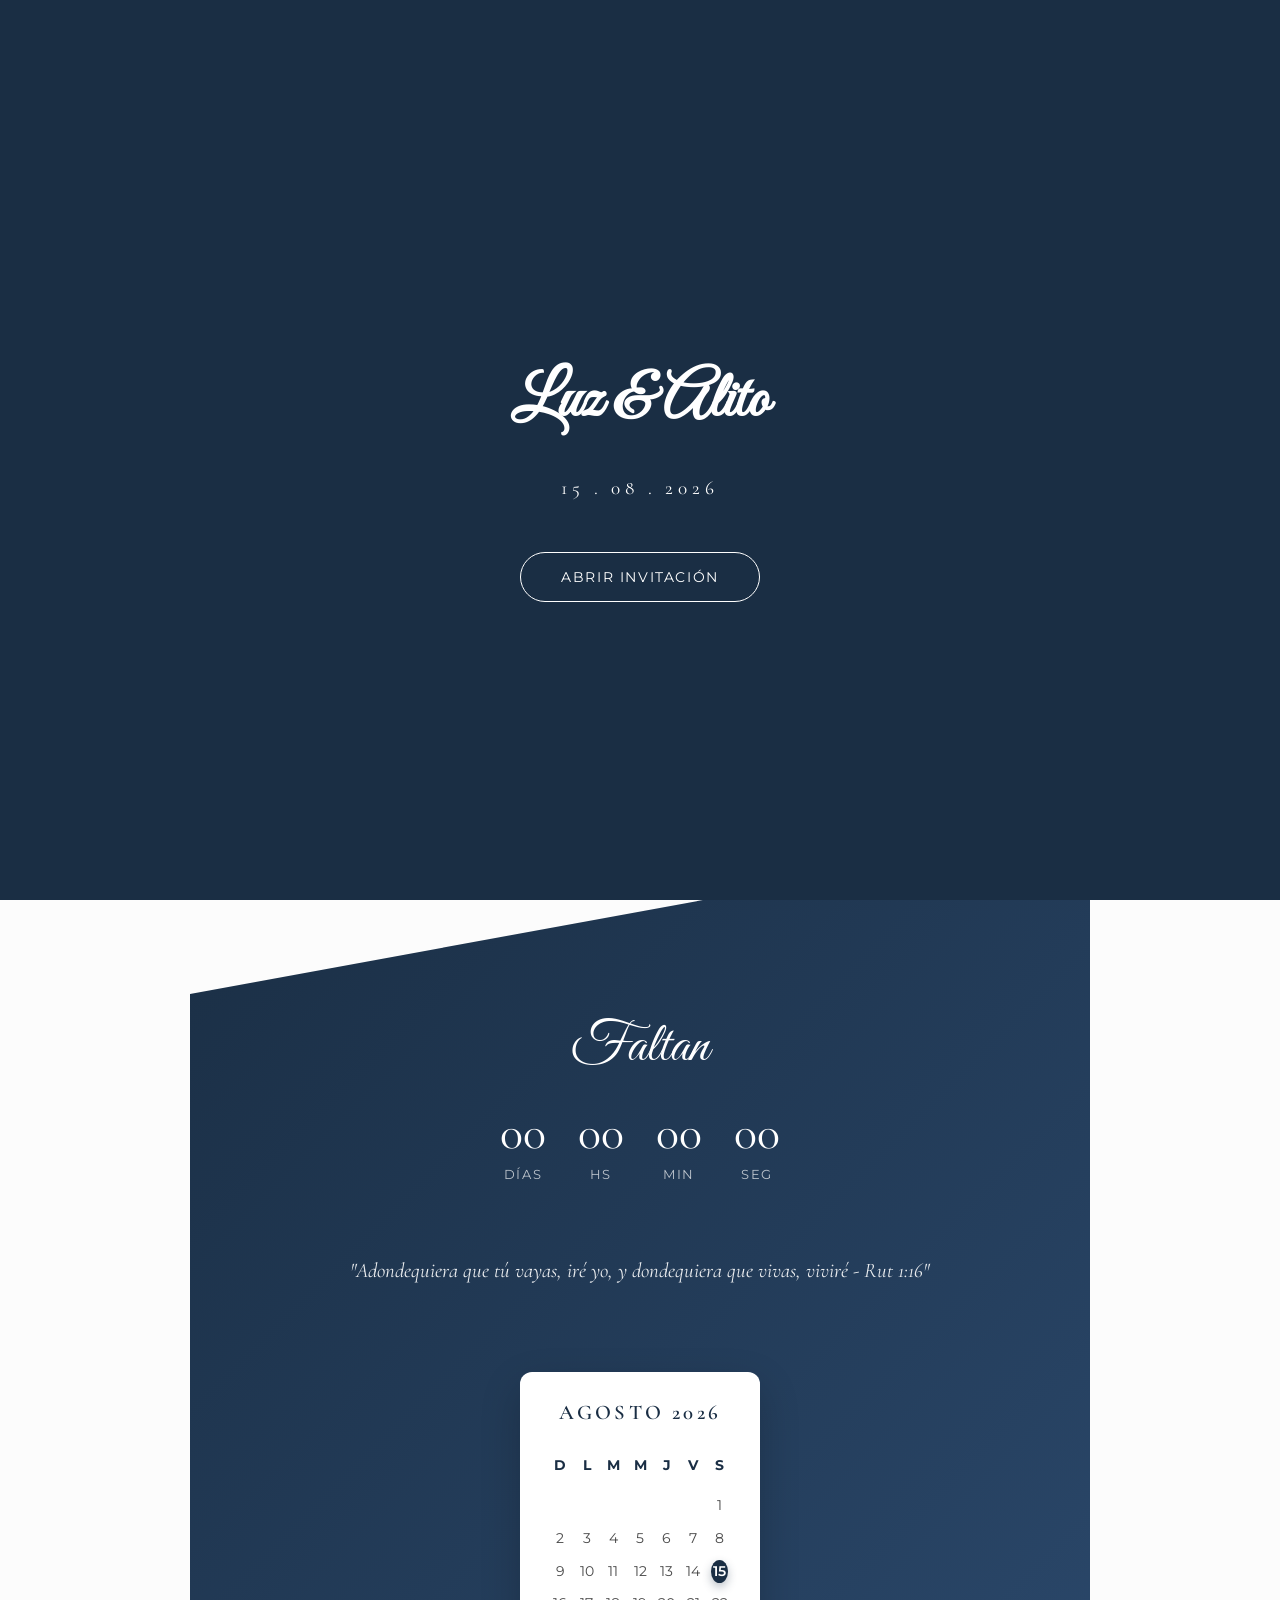
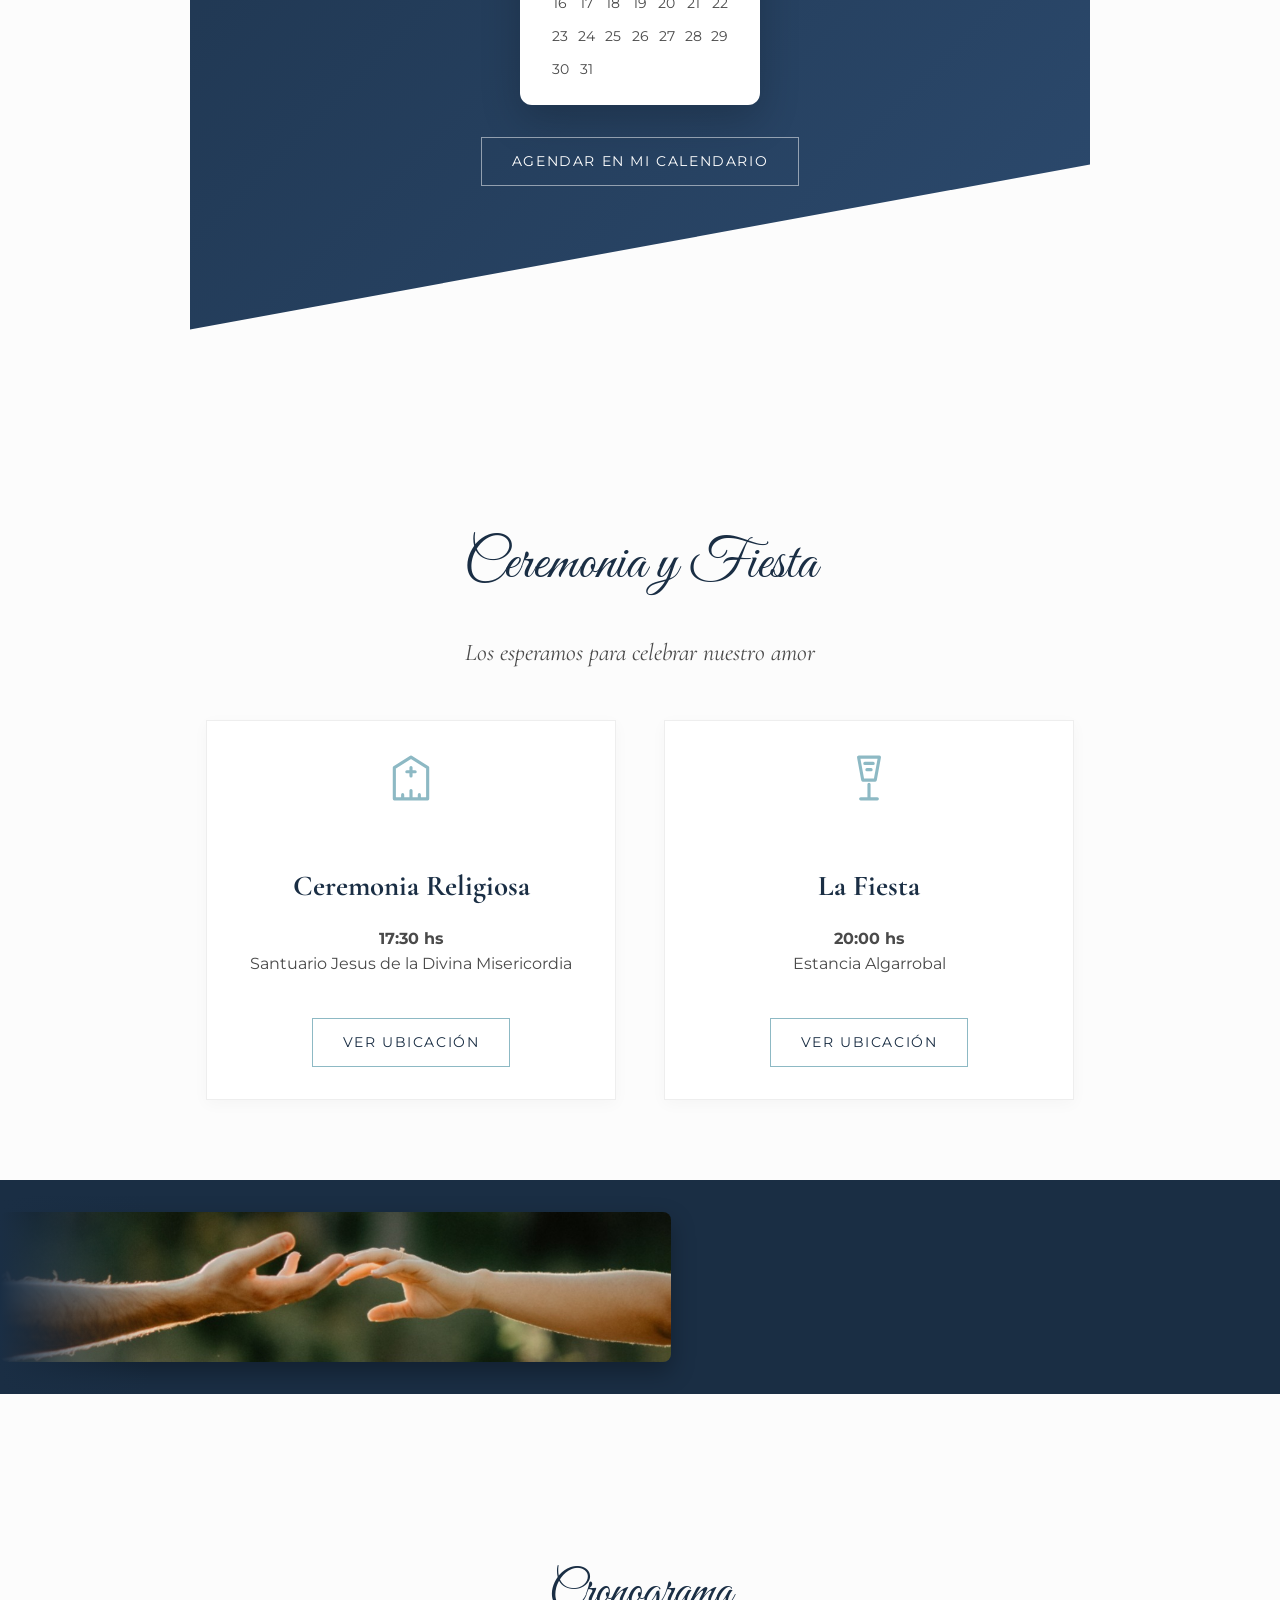
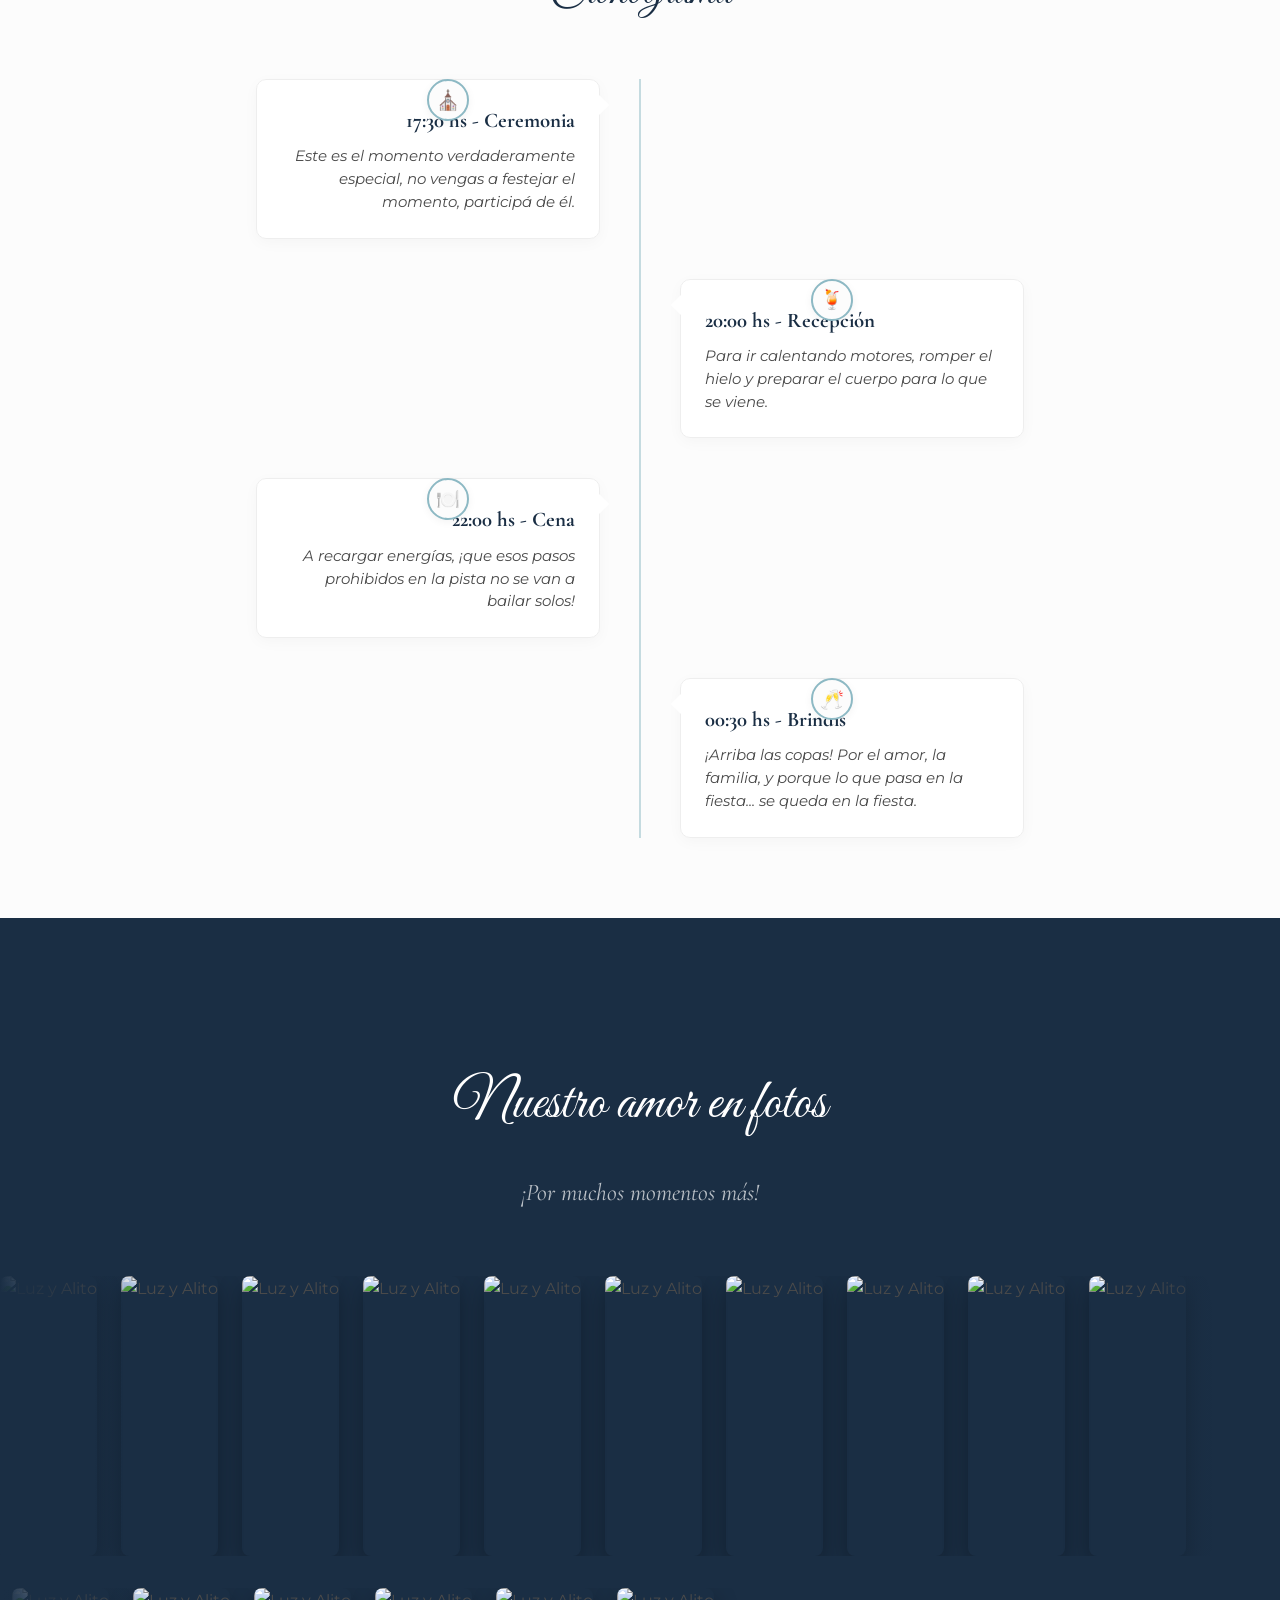
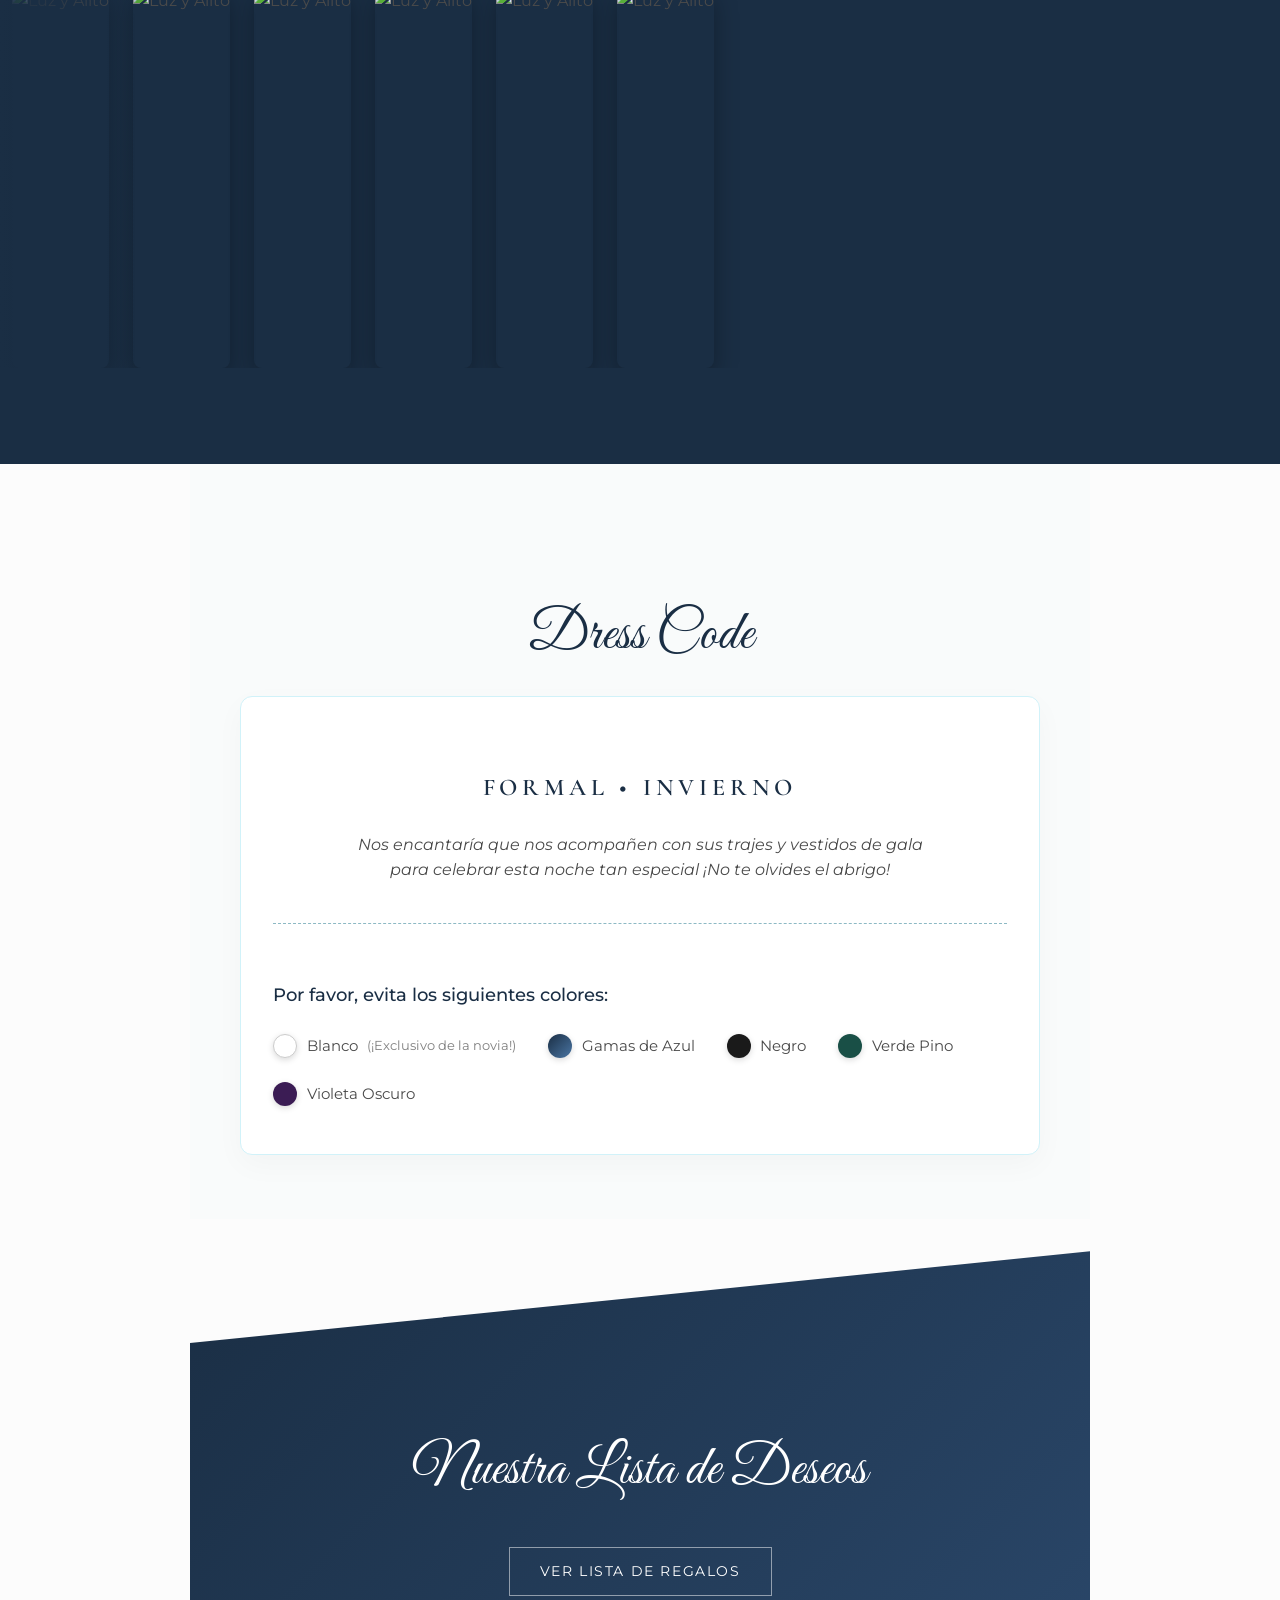
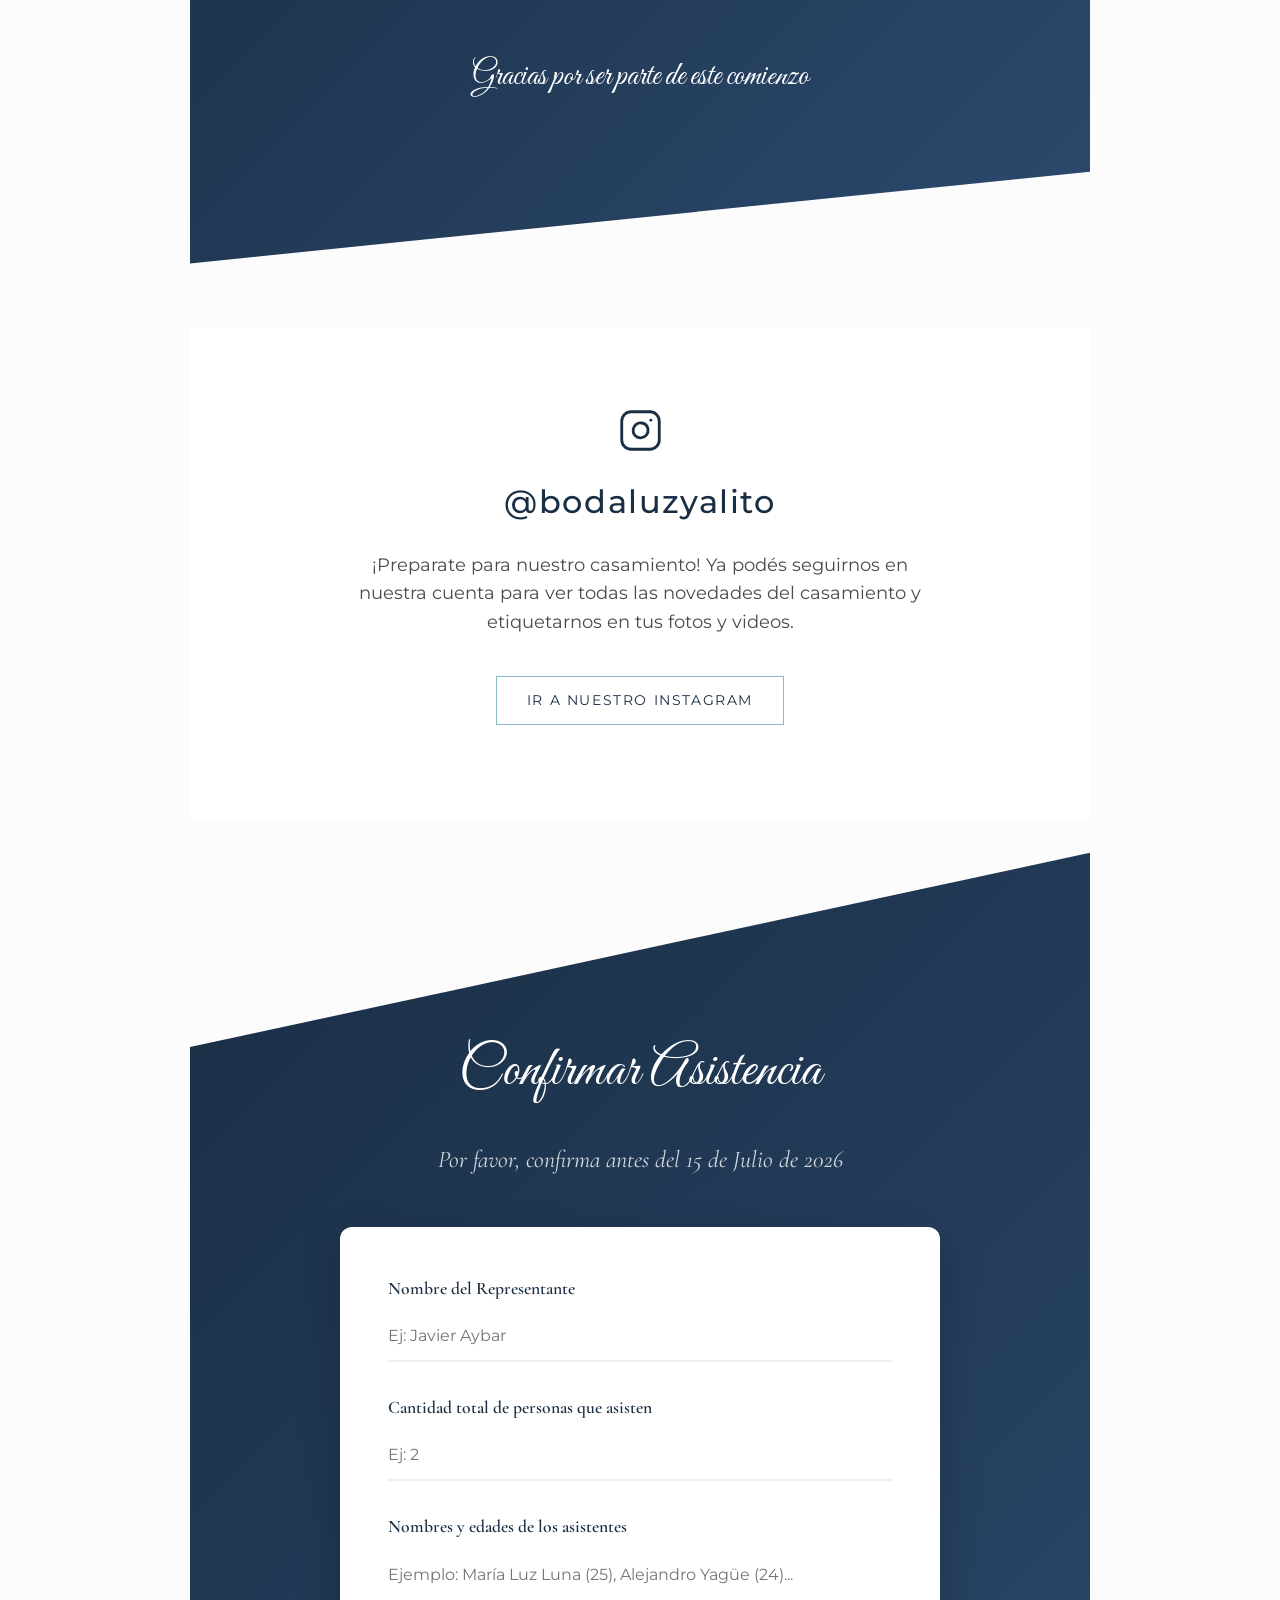
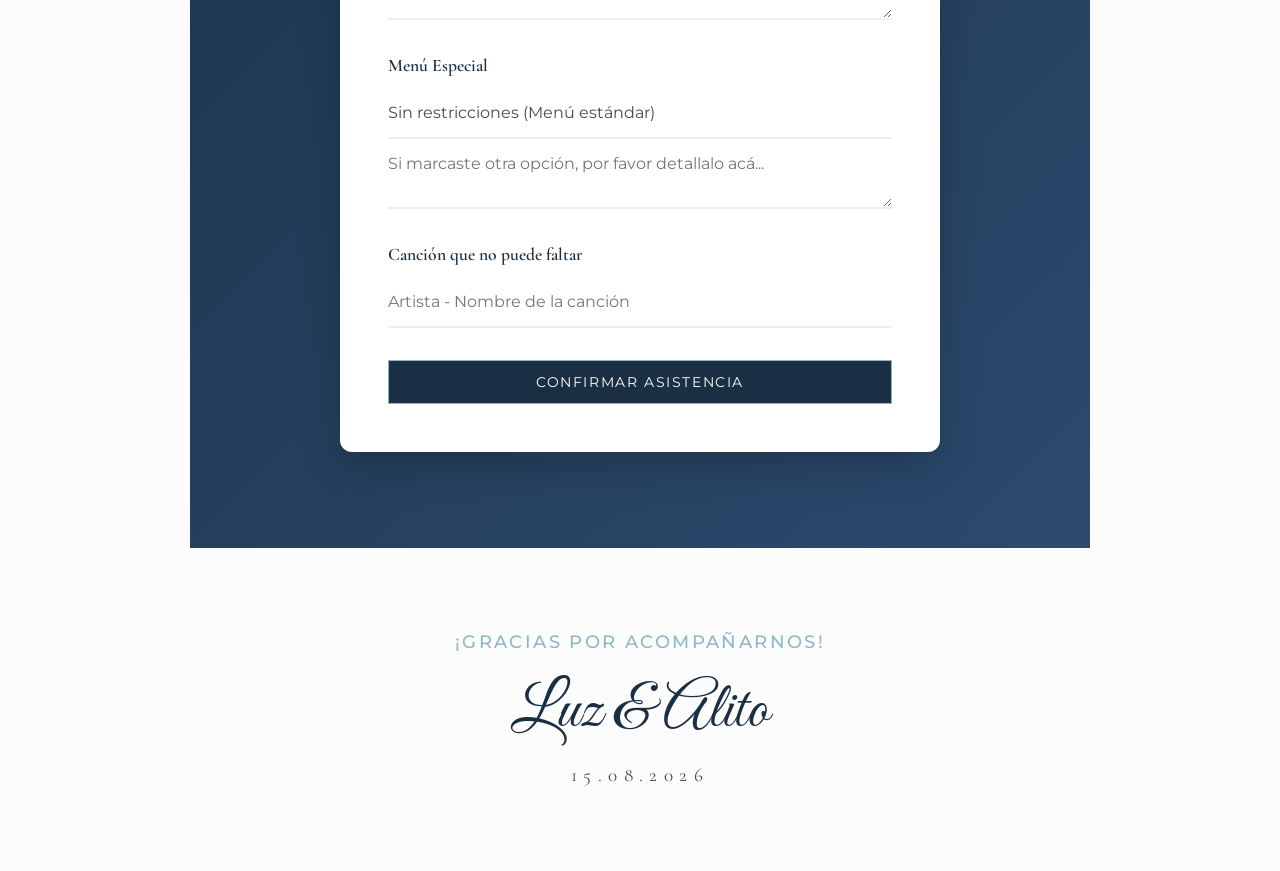
==== templates/index.html @ 6c33e160 "Diseño: Botón de música SVG y calendario con fondo blanco" ====
<!DOCTYPE html>
<html lang="es">
<head>
    <meta charset="UTF-8">
    <meta name="viewport" content="width=device-width, initial-scale=1.0">
    <title>Luz & Alito | 15.08.2026</title>
    
    <meta property="og:title" content="¡Nos casamos! Luz & Alito">
    <meta property="og:description" content="Estás cordialmente invitado a celebrar nuestro casamiento el 15.08.2026. Entra para ver todos los detalles y confirmar tu asistencia.">
    <meta property="og:image" content="https://boda-luz-alito-production.up.railway.app/static/img/imagen_link.jpg">
    <meta property="og:url" content="https://boda-luz-alito-production.up.railway.app/">
    <meta property="og:type" content="website">
    
    <link rel="preconnect" href="https://fonts.googleapis.com">
    <link rel="preconnect" href="https://fonts.gstatic.com" crossorigin>
    <link href="https://fonts.googleapis.com/css2?family=Cormorant+Garamond:ital,wght@0,400;0,600;1,400&family=Great+Vibes&family=Montserrat:wght@300;400;500&display=swap" rel="stylesheet">
    
    <link rel="stylesheet" href="/static/css/styles.css">
</head>
<body>

    <div id="welcome-overlay" class="welcome-overlay">
        <div class="welcome-content">
            <h2 style="font-family: var(--font-script); font-size: 4rem; color: white; margin-bottom: 0;">Luz & Alito</h2>
            <p style="font-family: var(--font-serif); font-size: 1.2rem; color: white; letter-spacing: 0.3rem; margin-bottom: 3rem;">15 . 08 . 2026</p>
            <button id="open-invitation" class="btn-primary" style="background-color: transparent; border-color: white; color: white; border-radius: 30px; padding: 15px 40px;">
                ABRIR INVITACIÓN
            </button>
        </div>
    </div>

    <header class="hero-superpuesta">
        <img src="/static/img/image_1.jpg" alt="Luz y Alito Preboda" class="portada-foto-harmonized hero-bg">
        
        <div class="hero-overlay-sutil"></div>

        <div class="hero-content-superpuesto">
            
            <div class="hero-top">
                <svg viewBox="0 0 400 150" class="svg-arco">
                    <path id="curve" d="M 50 130 Q 200 10 350 130" fill="transparent" />
                    <text class="texto-arco">
                        <textPath href="#curve" startOffset="50%" text-anchor="middle">
                            Nos casamos
                        </textPath>
                    </text>
                </svg>
                <div class="hero-nombres-super">LUZ & ALITO</div>
            </div>
            
            <div class="hero-bottom">
                <p class="hero-fecha-super">15.08.2026</p>
            </div>

        </div>
    </header>

    <section id="countdown" class="reveal">
        <h2 class="section-title" style="color: white;">Faltan</h2>
        <div class="countdown-container">
            <div class="countdown-item">
                <span class="countdown-number" id="days" style="color: white;">00</span>
                <span class="countdown-label" style="color: rgba(255,255,255,0.7);">Días</span>
            </div>
            <div class="countdown-item">
                <span class="countdown-number" id="hours" style="color: white;">00</span>
                <span class="countdown-label" style="color: rgba(255,255,255,0.7);">Hs</span>
            </div>
            <div class="countdown-item">
                <span class="countdown-number" id="minutes" style="color: white;">00</span>
                <span class="countdown-label" style="color: rgba(255,255,255,0.7);">Min</span>
            </div>
            <div class="countdown-item">
                <span class="countdown-number" id="seconds" style="color: white;">00</span>
                <span class="countdown-label" style="color: rgba(255,255,255,0.7);">Seg</span>
            </div>
        </div>
        
        <div class="bible-quote-container">
            <p class="bible-quote">"Adondequiera que tú vayas, iré yo, y dondequiera que vivas, viviré - Rut 1:16"</p>
        </div>
        
        <div class="calendar-widget">
            <div class="elegant-calendar">
                <div class="calendar-header">AGOSTO 2026</div>
                <div class="calendar-grid">
                    <span>D</span><span>L</span><span>M</span><span>M</span><span>J</span><span>V</span><span>S</span>
                    <span></span><span></span><span></span><span></span><span></span><span></span><span>1</span>
                    <span>2</span><span>3</span><span>4</span><span>5</span><span>6</span><span>7</span><span>8</span>
                    <span>9</span><span>10</span><span>11</span><span>12</span><span>13</span><span>14</span><span class="highlight-date">15</span>
                    <span>16</span><span>17</span><span>18</span><span>19</span><span>20</span><span>21</span><span>22</span>
                    <span>23</span><span>24</span><span>25</span><span>26</span><span>27</span><span>28</span><span>29</span>
                    <span>30</span><span>31</span><span></span><span></span><span></span><span></span><span></span>
                </div>
            </div>

            <a href="https://calendar.google.com/calendar/render?action=TEMPLATE&text=Boda+de+Luz+y+Alito&dates=20260815T203000Z/20260816T080000Z&details=%C2%A1Lleg%C3%B3+el+gran+d%C3%ADa!+Ceremonia+17:30+hs+en+Santuario+Jes%C3%BAs+de+la+Divina+Misericordia.+Fiesta+20:00+hs+en+Alto+del+Algarrobal.&location=San+Rafael,+Mendoza,+Argentina" target="_blank" class="btn-primary btn-calendar">
                Agendar en mi Calendario
            </a>
        </div>
    </section>

    <section id="ubicacion" class="reveal" style="background-color: #fcfcfc;">
        <h2 class="section-title">Ceremonia y Fiesta</h2>
        <p class="section-subtitle">Los esperamos para celebrar nuestro amor</p>
        
        <div class="location-grid">
            <div class="location-card">
                <svg class="location-icon" viewBox="0 0 24 24" fill="none" stroke="currentColor" stroke-width="1.5">
                    <path d="M12 2L4 7v15h16V7l-8-5zM12 22v-4M8 22v-2M16 22v-2M12 7v4M10 9h4" stroke-linecap="round" stroke-linejoin="round"/>
                </svg>
                <h3 class="location-title">Ceremonia Religiosa</h3>
                <p><strong>17:30 hs</strong><br>Santuario Jesus de la Divina Misericordia</p>
                <br>
                <a href="https://www.google.com/maps/place/Santuario+Jes%C3%BAs+De+La+Divina+Misericordia/@-34.6218559,-68.3626175,629m/data=!3m2!1e3!4b1!4m6!3m5!1s0x967908223e3d823d:0xdf7e93744d65903f!8m2!3d-34.6218603!4d-68.3600426!16s%2Fg%2F11c0pt0why?entry=ttu&g_ep=EgoyMDI2MDQyMi4wIKXMDSoASAFQAw%3D%3D" target="_blank" class="btn-primary">Ver ubicación</a>
            </div>
            
            <div class="location-card">
                <svg class="location-icon" viewBox="0 0 24 24" fill="none" stroke="currentColor" stroke-width="1.5">
                    <path d="M8 22h8M12 15v7M17 2l-2 11h-6l-2-11h10zM10 5h4M11 8h2" stroke-linecap="round" stroke-linejoin="round"/>
                </svg>
                <h3 class="location-title">La Fiesta</h3>
                <p><strong>20:00 hs</strong><br>Estancia Algarrobal</p>
                <br>
                <a href="https://www.google.com/maps/place/Estancia+Algarrobal/@-34.6167637,-68.4097717,40277m/data=!3m1!1e3!4m10!1m2!2m1!1sel+algarrobal+san+rafael+mendoza!3m6!1s0x9679a9c98246d15d:0x475a10172214bb6f!8m2!3d-34.629145!4d-68.1458076!15sCiBlbCBhbGdhcnJvYmFsIHNhbiByYWZhZWwgbWVuZG96YVoiIiBlbCBhbGdhcnJvYmFsIHNhbiByYWZhZWwgbWVuZG96YZIBFmZ1bmN0aW9uX3Jvb21fZmFjaWxpdHmaASRDaGREU1VoTk1HOW5TMFZKUTBGblNVUkNObkl6TkcxblJSQULgAQD6AQQIABBA!16s%2Fg%2F11cs5szw_x?entry=ttu&g_ep=EgoyMDI2MDQyMi4wIKXMDSoASAFQAw%3D%3D" target="_blank" class="btn-primary">Ver ubicación</a>
            </div>
        </div>

        </section>

    <div class="guarda-animada-container reveal">
        <div class="marquee-track">
            <img src="/static/img/imagen_guarda.jpg" alt="Guarda" class="img-guarda">
        </div>
    </div>

    <section id="cronograma" class="reveal">
        
        <div class="itinerario-container reveal">
            <h2 class="section-title" style="margin-top: 5rem; font-size: 3rem;">Cronograma</h2>
            
            <div class="timeline">
                <div class="timeline-item">
                    <div class="timeline-icon">⛪</div>
                    <div class="timeline-content">
                        <h4>17:30 hs - Ceremonia</h4>
                        <p>Este es el momento verdaderamente especial, no vengas a festejar el momento, participá de él.</p>
                    </div>
                </div>
                
                <div class="timeline-item">
                    <div class="timeline-icon">🍹</div>
                    <div class="timeline-content">
                        <h4>20:00 hs - Recepción</h4>
                        <p>Para ir calentando motores, romper el hielo y preparar el cuerpo para lo que se viene.</p>
                    </div>
                </div>
                
                <div class="timeline-item">
                    <div class="timeline-icon">🍽️</div>
                    <div class="timeline-content">
                        <h4>22:00 hs - Cena</h4>
                        <p>A recargar energías, ¡que esos pasos prohibidos en la pista no se van a bailar solos!</p>
                    </div>
                </div>
                
                <div class="timeline-item">
                    <div class="timeline-icon">🥂</div>
                    <div class="timeline-content">
                        <h4>00:30 hs - Brindis</h4>
                        <p>¡Arriba las copas! Por el amor, la familia, y porque lo que pasa en la fiesta... se queda en la fiesta.</p>
                    </div>
                </div>
            </div>
        </div>
    </section>


    <section id="galeria" class="reveal galeria-bg-blue">
        <h2 class="section-title" style="color: white;">Nuestro amor en fotos</h2>
        <p class="section-subtitle" style="color: rgba(255,255,255,0.7); margin-bottom: 4rem;">¡Por muchos momentos más!</p>
        
        <div class="marquee-container">
            <div class="marquee-track track-left">
                <img src="/static/img/image_1.jpg" alt="Luz y Alito" class="img-horizontal">
                <img src="/static/img/image_2.jpg" alt="Luz y Alito" class="img-horizontal">
                <img src="/static/img/image_3.jpg" alt="Luz y Alito" class="img-horizontal">
                <img src="/static/img/image_4.jpg" alt="Luz y Alito" class="img-horizontal">
                <img src="/static/img/image_5.jpg" alt="Luz y Alito" class="img-horizontal">
                <img src="/static/img/image_1.jpg" alt="Luz y Alito" class="img-horizontal">
                <img src="/static/img/image_2.jpg" alt="Luz y Alito" class="img-horizontal">
                <img src="/static/img/image_3.jpg" alt="Luz y Alito" class="img-horizontal">
                <img src="/static/img/image_4.jpg" alt="Luz y Alito" class="img-horizontal">
                <img src="/static/img/image_5.jpg" alt="Luz y Alito" class="img-horizontal">
            </div>
        </div>

        <div class="marquee-container" style="margin-bottom: 0;">
            <div class="marquee-track track-right">
                <img src="/static/img/image_6.jpg" alt="Luz y Alito" class="img-vertical">
                <img src="/static/img/image_7.jpg" alt="Luz y Alito" class="img-vertical">
                <img src="/static/img/image_8.jpg" alt="Luz y Alito" class="img-vertical">
                <img src="/static/img/image_9.jpg" alt="Luz y Alito" class="img-vertical">
                <img src="/static/img/image_10.jpg" alt="Luz y Alito" class="img-vertical">
                <img src="/static/img/image_11.jpg" alt="Luz y Alito" class="img-vertical">
                <img src="/static/img/image_6.jpg" alt="Luz y Alito" class="img-vertical">
                <img src="/static/img/image_7.jpg" alt="Luz y Alito" class="img-vertical">
                <img src="/static/img/image_8.jpg" alt="Luz y Alito" class="img-vertical">
                <img src="/static/img/image_9.jpg" alt="Luz y Alito" class="img-vertical">
                <img src="/static/img/image_10.jpg" alt="Luz y Alito" class="img-vertical">
                <img src="/static/img/image_11.jpg" alt="Luz y Alito" class="img-vertical">
            </div>
        </div>
    </section>

    <section id="detalles" class="reveal" style="background-color: #f9fbfb; padding-bottom: 4rem;">
        <h2 class="section-title">Dress Code</h2>
        
        <div class="dress-code-container">
            
            <p class="dress-code-main">Formal • Invierno</p>
            
            <p style="max-width: 600px; margin: 1rem auto; color: var(--text-body); font-style: italic;">
                Nos encantaría que nos acompañen con sus trajes y vestidos de gala para celebrar esta noche tan especial ¡No te olvides el abrigo!
            </p>

            <div class="reserved-colors">
                <p class="reserved-title">Por favor, evita los siguientes colores:</p>
                
                <div class="color-palette">
                    <div class="color-item">
                        <span class="color-dot" style="background-color: #FFFFFF; border: 1px solid #ccc;"></span>
                        Blanco <span style="font-size: 0.8rem; opacity: 0.7;">(¡Exclusivo de la novia!)</span>
                    </div>
                    <div class="color-item">
                        <span class="color-dot" style="background: linear-gradient(135deg, #1A2E44, #4a75a3);"></span>
                        Gamas de Azul
                    </div>
                    <div class="color-item">
                        <span class="color-dot" style="background-color: #1a1a1a;"></span>
                        Negro
                    </div>
                    <div class="color-item">
                        <span class="color-dot" style="background-color: #194f46;"></span>
                        Verde Pino
                    </div>
                    <div class="color-item">
                        <span class="color-dot" style="background-color: #3b1c54;"></span>
                        Violeta Oscuro
                    </div>
                </div>
            </div>
        </div>
    </section>

    <section id="regalos" class="reveal regalos-bg-blue">
        <h2 class="section-title" style="color: white; margin-bottom: 2rem;">Nuestra Lista de Deseos</h2>
        
        <div class="gifts-content">
            <a href="https://intouchcollaboration1.my.canva.site/lista-de-regalos-para-boda-luz-y-alito" target="_blank" class="btn-primary btn-calendar">
                Ver Lista de Regalos
            </a>
            
            <p style="font-family: var(--font-script); font-size: 2rem; color: white; margin-top: 2.5rem; font-weight: normal;">
                Gracias por ser parte de este comienzo
            </p>
        </div>
    </section>

   <section id="instagram" class="reveal" style="background-color: white; text-align: center; padding-bottom: 6rem;">
        <div style="color: var(--primary-navy); margin-bottom: 1rem;">
            <svg width="45" height="45" viewBox="0 0 24 24" fill="none" stroke="currentColor" stroke-width="1.5" stroke-linecap="round" stroke-linejoin="round">
                <rect x="2" y="2" width="20" height="20" rx="5" ry="5"></rect>
                <path d="M16 11.37A4 4 0 1 1 12.63 8 4 4 0 0 1 16 11.37z"></path>
                <line x1="17.5" y1="6.5" x2="17.51" y2="6.5"></line>
            </svg>
        </div>
        
        <h2 style="font-family: var(--font-sans); font-size: 2rem; color: var(--primary-navy); font-weight: 500; letter-spacing: 0.1rem; margin-top: 0; margin-bottom: 1.5rem;">
            @bodaluzyalito
        </h2>
        
        <p style="max-width: 600px; margin: 0 auto 2.5rem auto; font-size: 1.1rem; line-height: 1.6; color: var(--text-body);">
            ¡Preparate para nuestro casamiento! Ya podés seguirnos en nuestra cuenta para ver todas las novedades del casamiento y etiquetarnos en tus fotos y videos.
        </p>
        
        <a href="https://www.instagram.com/bodaluzyalito?utm_source=ig_web_button_share_sheet&igsh=ZDNlZDc0MzIxNw==" target="_blank" class="btn-primary">
            Ir a nuestro Instagram
        </a>
    </section>

    <section id="rsvp" class="reveal rsvp-bg-blue">
        <h2 class="section-title" style="color: white;">Confirmar Asistencia</h2>
        <p class="section-subtitle" style="color: rgba(255,255,255,0.8);">Por favor, confirma antes del 15 de Julio de 2026</p>
        <form id="rsvp-form" class="rsvp-form">
            <div class="form-group">
                <label for="nombre">Nombre del Representante</label>
                <input type="text" id="nombre" name="nombre" placeholder="Ej: Javier Aybar" required>
            </div>
            
            <div class="form-group">
                <label for="personas">Cantidad total de personas que asisten</label>
                <input type="number" id="personas" name="personas" min="1" placeholder="Ej: 2" required>
            </div>
            
            <div class="form-group">
                <label for="nombres_invitados">Nombres y edades de los asistentes</label>
                <textarea id="nombres_invitados" name="nombres_invitados" placeholder="Ejemplo: María Luz Luna (25), Alejandro Yagüe (24)..." required></textarea>
            </div>
            
            <div class="form-group">
                <label for="menu">Menú Especial</label>
                <select id="menu" name="menu">
                    <option value="estandar">Sin restricciones (Menú estándar)</option>
                    <option value="vegetariano">Vegetariano</option>
                    <option value="vegano">Vegano</option>
                    <option value="celiaco">Celíaco</option>
                    <option value="otros">Otras alergias/restricciones</option>
                </select>
                <textarea id="menu_detalles" name="menu_detalles" placeholder="Si marcaste otra opción, por favor detallalo acá..."></textarea>
            </div>
            
            <div class="form-group">
                <label for="cancion">Canción que no puede faltar</label>
                <input type="text" id="cancion" name="cancion" placeholder="Artista - Nombre de la canción">
            </div>
            
            <button type="submit" class="btn-primary" style="width: 100%; background-color: var(--primary-navy); color: white;">Confirmar Asistencia</button>
        </form>
    </section>

    <footer class="reveal" style="text-align:center; padding: 5rem 1rem; background-color: #fcfcfc; display: flex; flex-direction: column; align-items: center; justify-content: center;">
        
        <span style="font-family: var(--font-sans); font-size: 1.1rem; font-weight: 500; letter-spacing: 0.15rem; color: var(--accent-cyan-dark); text-transform: uppercase; margin-bottom: 1.5rem;">
            ¡Gracias por acompañarnos!
        </span>
        
        <span style="font-family: var(--font-script); font-size: 4rem; color: var(--primary-navy); line-height: 1; margin-bottom: 1rem;">
            Luz & Alito
        </span>
        
        <span style="font-family: var(--font-serif); font-size: 1.2rem; letter-spacing: 0.4rem; color: var(--text-body);">
            15.08.2026
        </span>

    </footer>

    <audio id="wedding-song" loop autoplay>
        <source src="/static/music/nuestra_cancion.mp3" type="audio/mpeg">
    </audio>
    <button id="music-btn" title="Reproducir música"></button>

    <script src="/static/js/script.js"></script>
</body>
</html>
---- static/css/styles.css ----
/* static/css/styles.css */

:root {
    --primary-navy: #1A2E44; 
    --accent-cyan: #D1F2F9;  
    --accent-cyan-dark: #8DB9C4; 
    --text-body: #4A4A4A;    
    --bg-white: #FCFCFC;     
    
    /* Tipografías */
    --font-script: 'Great Vibes', cursive;
    --font-serif: 'Cormorant Garamond', serif;
    --font-sans: 'Montserrat', sans-serif;
}

* {
    box-sizing: border-box;
}

body {
    font-family: var(--font-sans);
    color: var(--text-body);
    margin: 0;
    background-color: var(--bg-white);
    line-height: 1.6;
    overflow-x: hidden;
}

/* =========================================
   SECCIONES GENERALES
   ========================================= */
section {
    padding: 5rem 1rem;
    max-width: 900px;
    margin: 0 auto;
}

.section-title {
    font-family: var(--font-script);
    font-size: 3.5rem;
    color: var(--primary-navy);
    text-align: center;
    margin-bottom: 1rem;
    font-weight: normal;
}

.section-subtitle {
    font-family: var(--font-serif);
    font-size: 1.5rem;
    color: var(--text-body);
    text-align: center;
    margin-bottom: 3rem;
    font-style: italic;
}

/* BOTONES */
.btn-primary {
    background-color: white;
    color: var(--primary-navy);
    padding: 12px 30px;
    border: 1px solid var(--accent-cyan-dark);
    border-radius: 0; 
    cursor: pointer;
    text-decoration: none;
    font-family: var(--font-sans);
    font-size: 0.9rem;
    text-transform: uppercase;
    letter-spacing: 0.1rem;
    transition: all 0.3s ease;
    display: inline-block;
}

.btn-primary:hover {
    background-color: var(--accent-cyan);
    color: var(--primary-navy);
}

/* CLASES PARA ANIMACIÓN DE APARICIÓN (SCROLL REVEAL) */
.reveal {
    opacity: 0;
    /* Redujimos un poco el desplazamiento para que sea más sutil y rápido */
    transform: translateY(20px); 
    /* Forzamos que SOLO anime opacidad y desplazamiento. 
       ¡NUNCA animará el clip-path! */
    transition: opacity 0.8s ease-out, transform 0.8s ease-out;
    /* Mantén estas dos líneas para forzar la aceleración por hardware */
    -webkit-backface-visibility: hidden;
    backface-visibility: hidden;
}

.reveal.active {
    opacity: 1;
    transform: translateY(0);
}

/* =========================================
   PORTADA SUPERPUESTA (CON ARCO)
   ========================================= */
.hero-superpuesta {
    position: relative;
    width: 100%;
    max-width: 900px;
    height: 85vh; 
    margin: 0 auto 3rem auto;
    display: flex;
    flex-direction: column;
    justify-content: center;
    overflow: hidden;
}

.hero-bg {
    position: absolute;
    top: 0; left: 0; width: 100%; height: 100%;
    object-fit: cover; z-index: 1;
    border-radius: 10px;
    mask-image: radial-gradient(circle, black 70%, transparent 100%);
    -webkit-mask-image: radial-gradient(circle, black 70%, transparent 100%);
}

.hero-overlay-sutil {
    position: absolute;
    top: 0; left: 0; width: 100%; height: 100%;
    background: radial-gradient(circle, rgba(0,0,0,0) 20%, rgba(26, 46, 68, 0.4) 100%);
    z-index: 2; border-radius: 10px;
}

.hero-content-superpuesto {
    position: relative; z-index: 3;
    width: 100%; height: 100%;
    display: flex; flex-direction: column; justify-content: space-between;
    padding: 3rem 1rem; text-align: center; color: #FCFCFC;
}

.hero-top {
    display: flex; flex-direction: column; align-items: center; margin-top: 2rem;
}

.svg-arco {
    width: 100%; max-width: 350px; height: 130px;
    overflow: visible; margin-bottom: -30px; 
}

.texto-arco {
    font-family: var(--font-script); font-size: 3.5rem; fill: #FCFCFC;
    filter: drop-shadow(2px 2px 4px rgba(0,0,0,0.5)); 
}

.hero-nombres-super {
    font-family: var(--font-serif); font-size: 3rem; letter-spacing: 0.3rem;
    text-transform: uppercase; text-shadow: 2px 2px 8px rgba(0,0,0,0.6);
}

.hero-bottom { margin-bottom: 3rem; }

.hero-fecha-super {
    font-family: var(--font-serif); font-size: 2rem; letter-spacing: 0.4rem;
    margin: 0; text-shadow: 2px 2px 8px rgba(0,0,0,0.6);
}

/* =========================================
   CUENTA REGRESIVA Y CALENDARIO
   ========================================= */
#countdown {
    position: relative;
    background: linear-gradient(135deg, var(--primary-navy) 0%, #2c4a6e 100%);
    padding: 8rem 1rem;
    margin-top: 4rem; margin-bottom: 4rem;
    clip-path: polygon(0 15%, 100% 0%, 100% 85%, 0% 100%);
    display: flex; flex-direction: column; align-items: center; justify-content: center;
}

.countdown-container {
    display: flex; justify-content: center; gap: 2rem; text-align: center;
}

.countdown-item { display: flex; flex-direction: column; }

.countdown-number {
    font-family: var(--font-serif); font-size: 3rem; color: var(--primary-navy); line-height: 1;
}

.countdown-label {
    font-size: 0.8rem; text-transform: uppercase; letter-spacing: 0.1rem;
    color: var(--accent-cyan-dark); margin-top: 0.5rem;
}

.bible-quote-container { margin-top: 3rem; max-width: 600px; text-align: center; }
.bible-quote { font-family: var(--font-serif); font-style: italic; font-size: 1.3rem; color: white; opacity: 0.9; }

/* Calendario */
.calendar-widget { display: flex; flex-direction: column; align-items: center; margin-top: 4rem; }
/* =========================================
   CALENDARIO ELEGANTE (FONDO BLANCO)
   ========================================= */
.elegant-calendar {
    background: white; /* Fondo sólido blanco */
    border: none;
    padding: 1.5rem 2rem;
    border-radius: 12px;
    margin-bottom: 2rem;
    box-shadow: 0 15px 40px rgba(0,0,0,0.2); /* Sombra para que despegue del fondo azul */
}

.calendar-header {
    font-family: var(--font-serif);
    color: var(--primary-navy); /* Letras azules */
    text-align: center;
    letter-spacing: 0.2rem;
    font-size: 1.3rem;
    margin-bottom: 1.5rem;
    text-transform: uppercase;
    font-weight: 600;
}

.calendar-grid {
    display: grid;
    grid-template-columns: repeat(7, 1fr);
    gap: 0.6rem;
    color: var(--text-body); /* Números en gris oscuro elegante */
    font-family: var(--font-sans);
    font-size: 0.9rem;
    text-align: center;
}

/* Letras de los días (D, L, M, M, J, V, S) */
.calendar-grid span:nth-child(-n+7) {
    font-weight: bold;
    color: var(--primary-navy); /* Azul marino para los días */
    margin-bottom: 0.5rem;
}

/* El círculo que resalta el 15 */
.highlight-date {
    background-color: var(--primary-navy); /* Círculo azul marino */
    color: white !important; /* Número 15 en blanco */
    border-radius: 50%;
    font-weight: 600;
    box-shadow: 0 4px 10px rgba(26, 46, 68, 0.3);
}
.btn-calendar { background-color: transparent; color: white; border-color: rgba(255,255,255,0.5); margin-bottom: 1rem; }
.btn-calendar:hover { background-color: white; color: var(--primary-navy); }

/* =========================================
   UBICACIÓN
   ========================================= */
.location-grid { display: grid; grid-template-columns: 1fr; gap: 3rem; }
@media(min-width: 768px) { .location-grid { grid-template-columns: 1fr 1fr; } }
.location-card {
    text-align: center; padding: 2rem; background-color: white; border: 1px solid #eee; box-shadow: 0 4px 15px rgba(0,0,0,0.03);
}
.location-title { font-family: var(--font-serif); font-size: 1.8rem; color: var(--primary-navy); margin-bottom: 0.5rem; }
.location-icon {
    width: 50px; height: 50px; color: var(--accent-cyan-dark); margin-bottom: 1.5rem; transition: transform 0.3s ease;
}
.location-card:hover .location-icon { transform: scale(1.1); }

/* =========================================
   GUARDA ANIMADA
   ========================================= */
.guarda-animada-container {
    width: 100%; overflow: hidden; background-color: var(--primary-navy); 
    padding: 2rem 0; position: relative;
}
.guarda-animada-container::before, .guarda-animada-container::after {
    content: ''; position: absolute; top: 0; width: 150px; height: 100%; z-index: 2; pointer-events: none; 
}
.guarda-animada-container::before { left: 0; background: linear-gradient(to right, var(--primary-navy), transparent); }
.guarda-animada-container::after { right: 0; background: linear-gradient(to left, var(--primary-navy), transparent); }

.img-guarda {
    height: 150px; width: auto; border-radius: 6px; object-fit: cover; box-shadow: 0 4px 10px rgba(0,0,0,0.1); 
}
@keyframes scroll-left-guarda {
    0% { transform: translateX(0); }
    100% { transform: translateX(calc(-50% - 0.5rem)); } 
}

/* =========================================
   ITINERARIO (TIMELINE VERTICAL)
   ========================================= */
.itinerario-container { width: 100%; max-width: 800px; margin: 0 auto; padding: 0 1rem; }
.timeline { position: relative; margin-top: 3rem; }
.timeline::before {
    content: ''; position: absolute; top: 0; left: 20px; height: 100%; width: 2px;
    background: var(--accent-cyan-dark); opacity: 0.5;
}
.timeline-item { position: relative; margin-bottom: 2.5rem; padding-left: 60px; }
.timeline-item:last-child { margin-bottom: 0; }
.timeline-icon {
    position: absolute; top: 0; left: 0; width: 42px; height: 42px; background: var(--bg-white);
    border: 2px solid var(--accent-cyan-dark); border-radius: 50%; display: flex; align-items: center;
    justify-content: center; font-size: 1.2rem; z-index: 1; box-shadow: 0 2px 8px rgba(0,0,0,0.05);
}
.timeline-content {
    background: white; padding: 1.5rem; border-radius: 10px; box-shadow: 0 4px 15px rgba(0,0,0,0.03);
    border: 1px solid #eee; position: relative;
}
.timeline-content::before {
    content: ''; position: absolute; top: 15px; left: -10px; border-style: solid;
    border-width: 10px 10px 10px 0; border-color: transparent white transparent transparent;
}
.timeline-content h4 { font-family: var(--font-serif); color: var(--primary-navy); font-size: 1.3rem; margin-top: 0; margin-bottom: 0.5rem; }
.timeline-content p { margin: 0; font-size: 0.95rem; color: var(--text-body); font-style: italic; line-height: 1.5; }

@media (min-width: 768px) {
    .timeline::before { left: 50%; transform: translateX(-50%); }
    .timeline-item { width: 50%; padding-left: 0; padding-right: 40px; text-align: right; }
    .timeline-item:nth-child(even) { margin-left: auto; padding-right: 0; padding-left: 40px; text-align: left; }
    .timeline-icon { left: 50%; transform: translateX(-50%); }
    .timeline-item:nth-child(odd) .timeline-content::before { left: auto; right: -10px; border-width: 10px 0 10px 10px; border-color: transparent transparent transparent white; }
    .timeline-item:nth-child(even) .timeline-content::before { left: -10px; border-width: 10px 10px 10px 0; border-color: transparent white transparent transparent; }
}

/* =========================================
   GALERÍA MARQUEE
   ========================================= */
.galeria-bg-blue {
    background-color: var(--primary-navy); padding: 6rem 0; max-width: 100%; overflow: hidden;
}
.marquee-container { width: 100%; overflow: hidden; margin-bottom: 2rem; position: relative; }
.marquee-container::before, .marquee-container::after {
    content: ''; position: absolute; top: 0; width: 150px; height: 100%; z-index: 2; pointer-events: none; 
}
.marquee-container::before { left: 0; background: linear-gradient(to right, var(--primary-navy), transparent); }
.marquee-container::after { right: 0; background: linear-gradient(to left, var(--primary-navy), transparent); }
.marquee-track { display: flex; gap: 1.5rem; width: max-content; }

/* Cruce de direcciones corregido */
.track-left { animation: scroll-right 35s linear infinite; }
.track-right { transform: translateX(-50%); animation: scroll-left 35s linear infinite; }

.marquee-track img {
    border-radius: 8px; object-fit: cover; box-shadow: 0 10px 25px rgba(0,0,0,0.3); transition: transform 0.4s ease;
}
.marquee-track img:hover { transform: scale(1.02); }
.img-horizontal { height: 280px; width: auto; }
.img-vertical { height: 380px; width: auto; }

@keyframes scroll-left { 0% { transform: translateX(0); } 100% { transform: translateX(calc(-50% - 0.75rem)); } }
@keyframes scroll-right { 0% { transform: translateX(calc(-50% - 0.75rem)); } 100% { transform: translateX(0); } }

/* =========================================
   REGALOS Y RSVP
   ========================================= */
.regalos-bg-blue {
    position: relative; background: linear-gradient(135deg, var(--primary-navy) 0%, #2c4a6e 100%);
    padding: 8rem 1rem; margin-top: 2rem; margin-bottom: 4rem;
    clip-path: polygon(0 15%, 100% 0%, 100% 85%, 0% 100%);
    text-align: center; display: flex; flex-direction: column; align-items: center; justify-content: center;
}
.gifts-content { max-width: 600px; margin: 0 auto; }

/* NUEVO: Fondo azul para RSVP */
.rsvp-bg-blue {
    position: relative; 
    background: linear-gradient(135deg, var(--primary-navy) 0%, #2c4a6e 100%);
    padding: 8rem 1rem 6rem 1rem; 
    margin-top: 2rem; 
    /* Corte diagonal arriba, recto abajo para unir con el footer */
    clip-path: polygon(0 15%, 100% 0%, 100% 100%, 0% 100%); 
}

/* Formulario mejorado tipo "Tarjeta flotante" */
.rsvp-form { 
    background-color: white; 
    padding: 3rem; 
    border-radius: 12px; /* Bordes redondeados más suaves */
    box-shadow: 0 15px 40px rgba(0,0,0,0.2); /* Sombra elegante */
    border: none; 
    max-width: 600px; /* Centra y limita el ancho del formulario */
    margin: 0 auto; 
}

/* --- ENTRADAS DEL FORMULARIO RSVP --- */
.rsvp-form input[type="text"], 
.rsvp-form input[type="number"], 
.rsvp-form textarea, 
.rsvp-form select {
    width: 100%;         /* Ocupa todo el ancho disponible */
    display: block;      /* Se comporta como un bloque sólido */
    padding: 15px 0;     /* Más espacio vertical para que sea cómodo tocar con el dedo */
    border: none;
    border-bottom: 2px solid #eee; /* Línea base más visible */
    background-color: transparent;
    font-family: var(--font-sans);
    font-size: 1rem;
    color: var(--text-body);
    transition: all 0.3s ease;
    border-radius: 0;    /* Evita bordes redondeados nativos en iOS */
    -webkit-appearance: none; /* Limpia estilos por defecto de buscadores */
}

/* Efecto al hacer clic para escribir */
.rsvp-form input:focus, 
.rsvp-form textarea:focus, 
.rsvp-form select:focus {
    outline: none;
    border-bottom: 2px solid var(--accent-cyan-dark);
    padding-left: 10px; /* Pequeño desplazamiento elegante al activar */
}

/* Ajuste para las etiquetas (Labels) */
.form-group label {
    display: block;
    text-align: left;    /* Alinea el texto a la izquierda */
    margin-bottom: 8px;
    font-family: var(--font-serif);
    font-weight: 600;
    color: var(--primary-navy);
    font-size: 1.1rem;
}

.form-group { margin-bottom: 2rem; }
/* =========================================
   MÚSICA
   ========================================= */
#music-btn {
    position: fixed; bottom: 30px; right: 30px; background-color: white; border: 1px solid var(--accent-cyan-dark);
    color: var(--primary-navy); width: 50px; height: 50px; border-radius: 50%; cursor: pointer; font-size: 1.2rem;
    z-index: 1000; display: flex; justify-content: center; align-items: center; box-shadow: 0 4px 10px rgba(0,0,0,0.1);
}

/* =========================================
   DRESS CODE (ETIQUETA)
   ========================================= */
.dress-code-container {
    text-align: center;
    max-width: 800px;
    margin: 0 auto;
    padding: 3rem 2rem;
    background: white;
    border: 1px solid var(--accent-cyan);
    border-radius: 12px;
    box-shadow: 0 10px 30px rgba(0,0,0,0.03);
}

.dress-code-main {
    font-family: var(--font-serif);
    font-size: 1.5rem;
    color: var(--primary-navy);
    text-transform: uppercase;
    letter-spacing: 0.3rem;
    font-weight: 600;
    margin-bottom: 1.5rem;
}

.reserved-colors {
    margin-top: 2.5rem;
    padding-top: 2.5rem;
    border-top: 1px dashed var(--accent-cyan-dark);
}

.reserved-title {
    font-family: var(--font-sans);
    font-size: 1.1rem;
    color: var(--primary-navy);
    margin-bottom: 1.5rem;
    font-weight: 500;
    text-align: left; /* Alineamos el texto a la derecha */
}

.color-palette {
    display: flex;
    flex-wrap: wrap;
    justify-content: flex-start; /* Empuja los colores hacia la derecha */
    gap: 1.5rem 2rem;
}

.color-item {
    display: flex;
    align-items: center;
    gap: 0.6rem;
    font-family: var(--font-sans);
    font-size: 0.95rem;
    color: var(--text-body);
}

.color-dot {
    width: 24px;
    height: 24px;
    border-radius: 50%;
    display: inline-block;
    box-shadow: 0 2px 6px rgba(0,0,0,0.15);
}

/* =========================================
   TODOS LOS AJUSTES PARA CELULARES
   ========================================= */
@media (max-width: 600px) {
    /* Portada */
    .hero-superpuesta { height: 80vh; }
    .svg-arco { max-width: 280px; height: 100px; margin-bottom: -20px; }
    .texto-arco { font-size: 2.8rem; }
    .hero-nombres-super { font-size: 2rem; letter-spacing: 0.2rem; }
    .hero-fecha-super { font-size: 1.5rem; letter-spacing: 0.3rem; }

    /* Secciones generales */
    section { padding: 3.5rem 1rem; }
    .section-title { font-size: 2.8rem; }

    /* Contador, Regalos y RSVP (Corte diagonal) */
    #countdown, .regalos-bg-blue {
        clip-path: polygon(0 5%, 100% 0%, 100% 95%, 0% 100%); padding: 6rem 1rem;
    }
    
    .rsvp-bg-blue {
        clip-path: polygon(0 5%, 100% 0%, 100% 100%, 0% 100%); padding: 6rem 1rem 4rem 1rem;
    }

    .rsvp-form {
        padding: 2rem 1.5rem; /* Menos espacio interno en celulares */
    }
    
    /* Guarda Animada */
    .guarda-animada-container { padding: 1.5rem 0; }
    .img-guarda { height: 100px; }
    .guarda-animada-container::before, .guarda-animada-container::after { width: 60px; }

    /* Galería */
    .galeria-bg-blue { padding: 4rem 0; }
    .img-horizontal { height: 180px; }
    .img-vertical { height: 260px; }
    .marquee-container::before, .marquee-container::after { width: 40px; }

    /* Botones y misceláneos */
    .gifts-wrapper { padding: 2rem 1.5rem; }
    .gifts-wrapper h2.section-title { font-size: 2.2rem !important; }
    #music-btn { bottom: 20px; right: 20px; width: 45px; height: 45px; }

    /* Ajustes Dress Code */
    .dress-code-container { padding: 2rem 1rem; }
    .dress-code-main { font-size: 1.2rem; letter-spacing: 0.2rem; }
    .color-palette { flex-direction: column; align-items: flex-start; gap: 1rem; }
}

/* =========================================
   PANTALLA DE BIENVENIDA (SOBRE DIGITAL)
   ========================================= */
.welcome-overlay {
    position: fixed;
    top: 0;
    left: 0;
    width: 100%;
    height: 100%;
    background-color: var(--primary-navy);
    z-index: 9999; /* Por encima de absolutamente todo */
    display: flex;
    justify-content: center;
    align-items: center;
    text-align: center;
    transition: opacity 1s ease-in-out, visibility 1s ease-in-out;
}

/* Esta clase se añadirá con JS para ocultar la pantalla suavemente */
.welcome-overlay.hidden {
    opacity: 0;
    visibility: hidden;
}

.welcome-content {
    animation: pulse-soft 2s infinite alternate;
}

@keyframes pulse-soft {
    from { transform: scale(0.98); }
    to { transform: scale(1.02); }
}
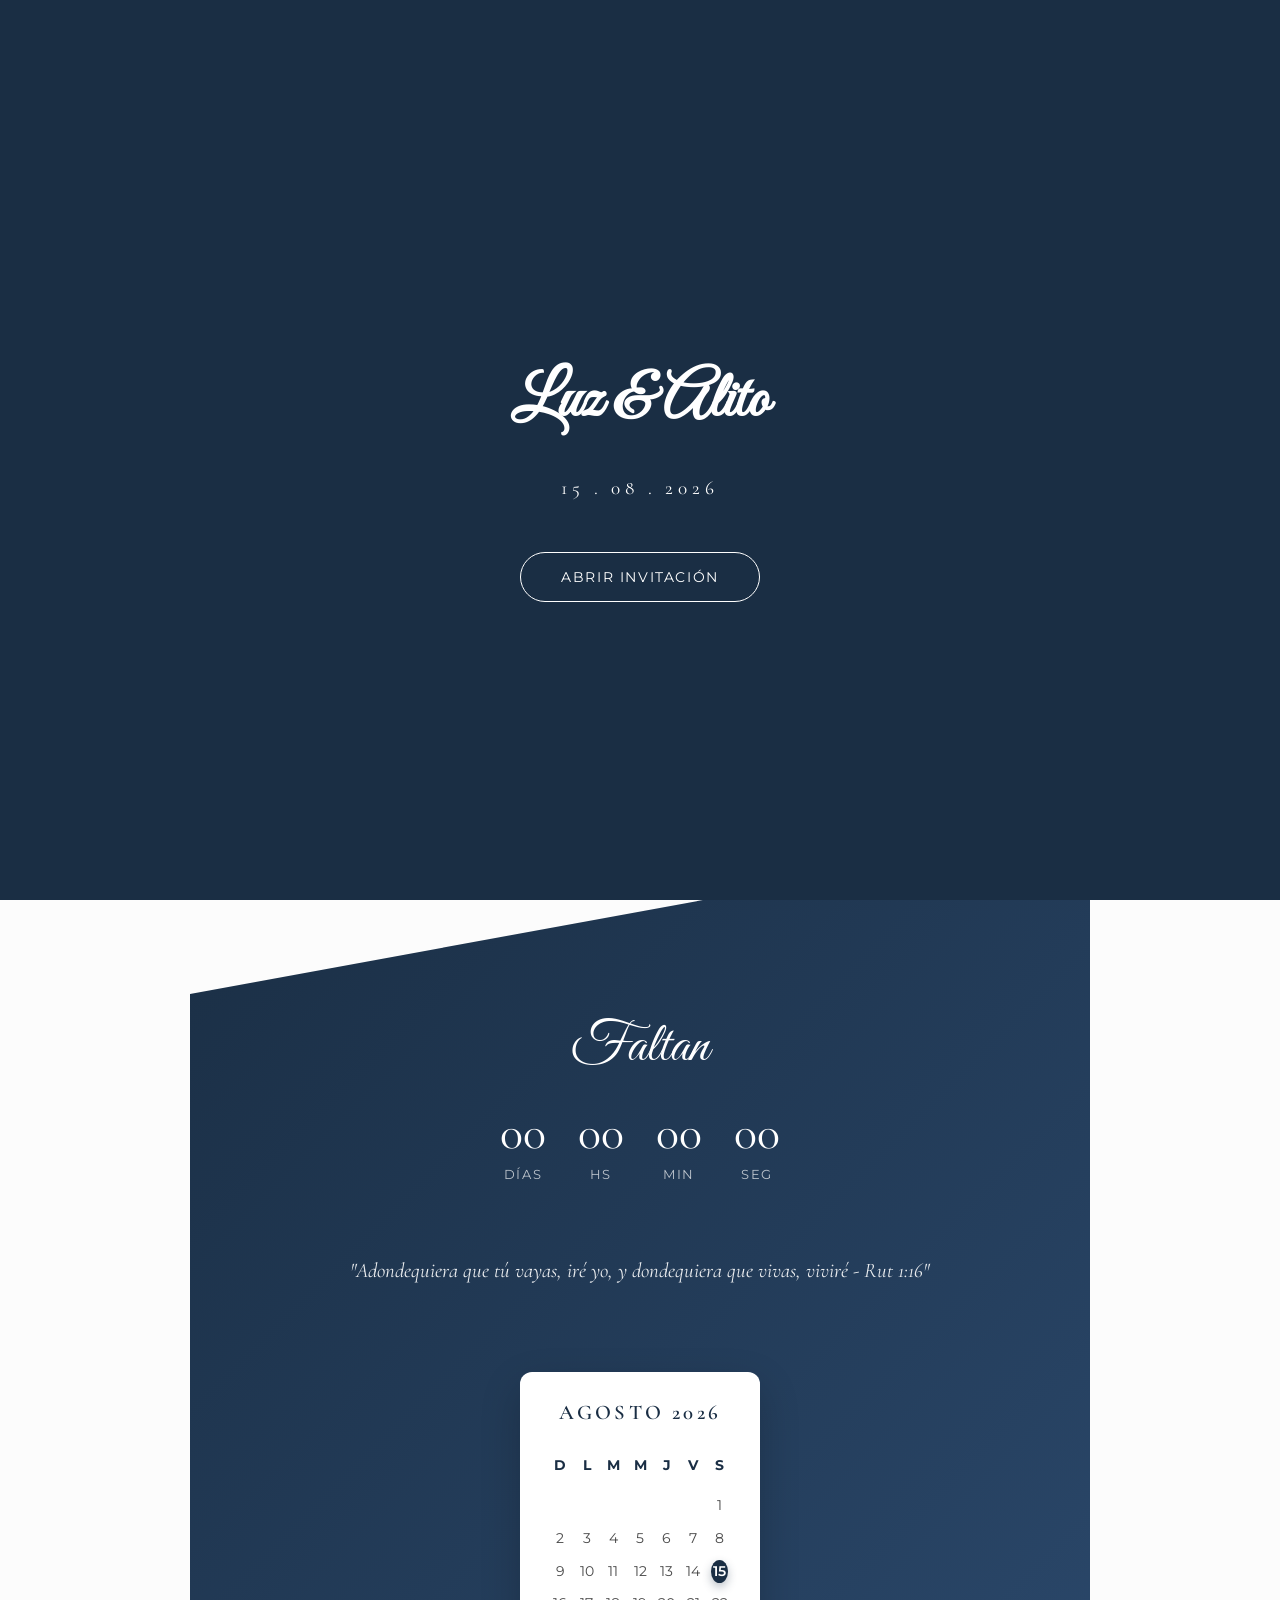
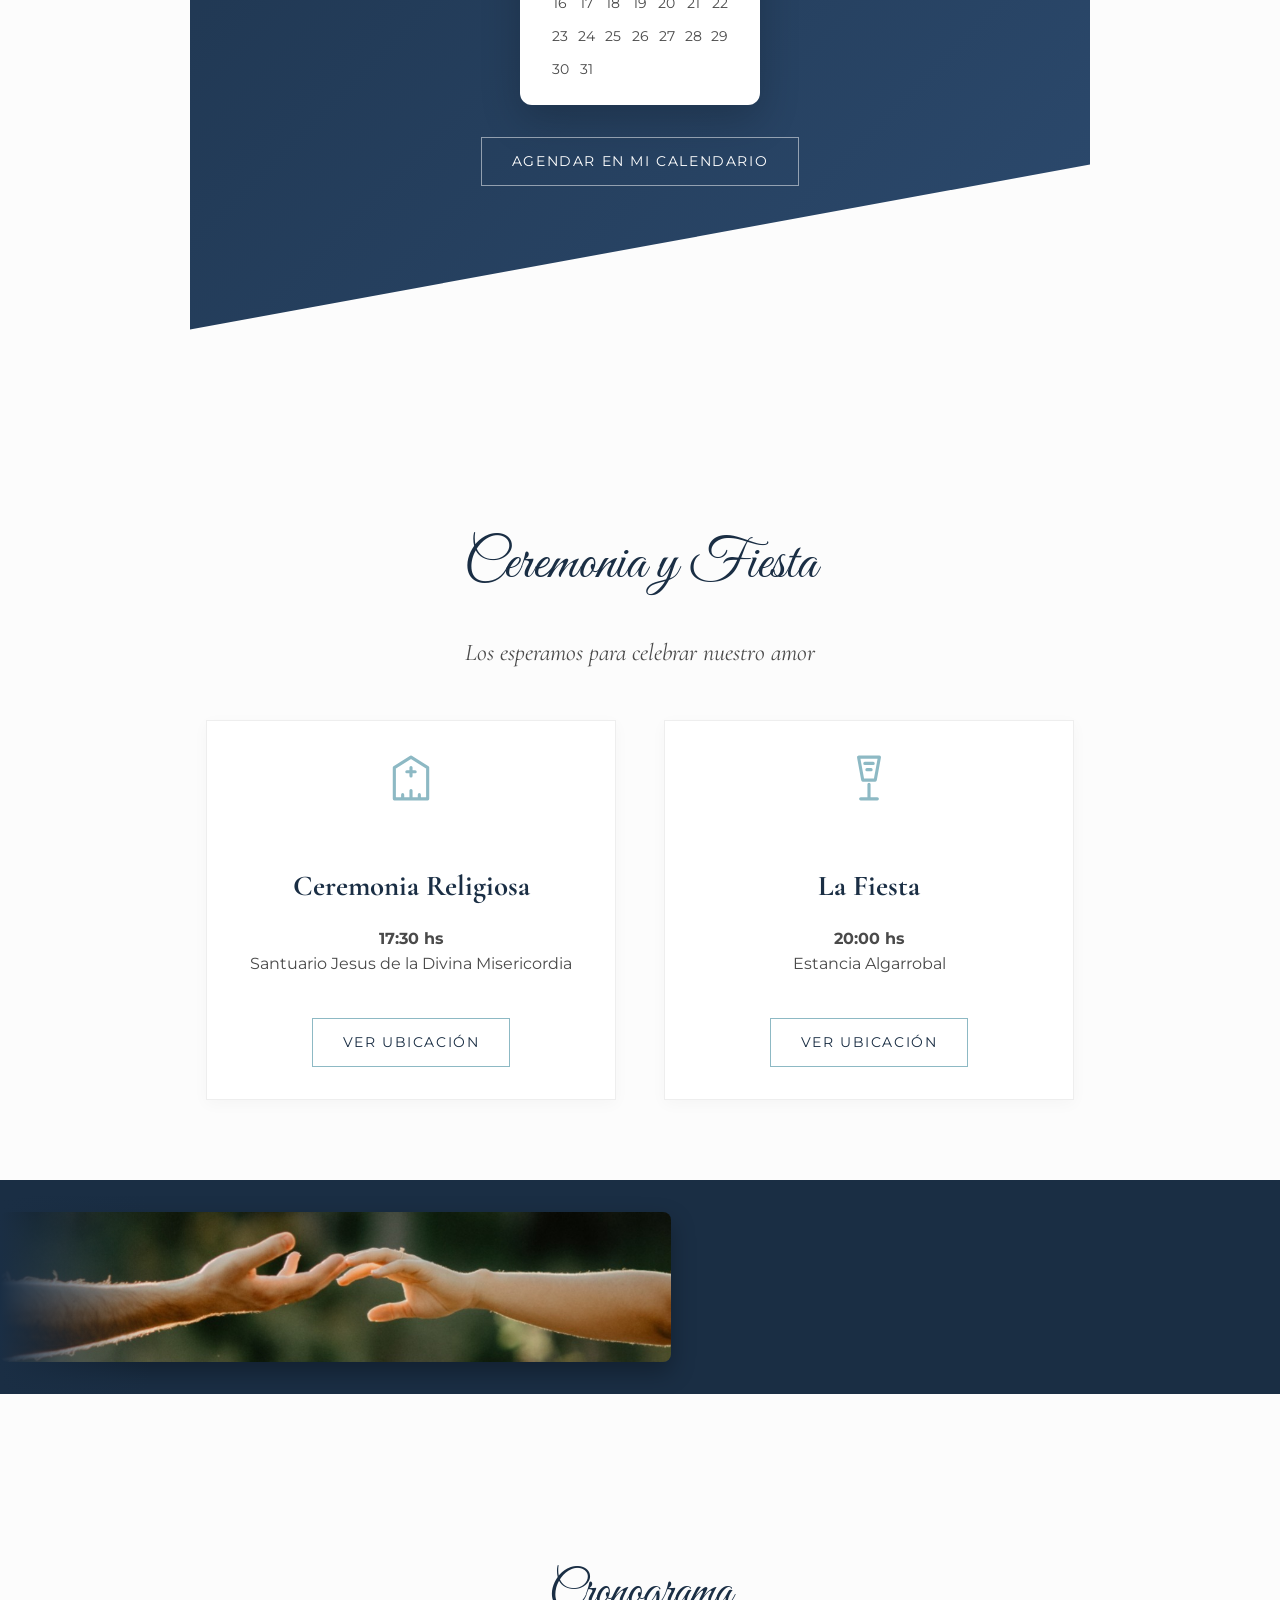
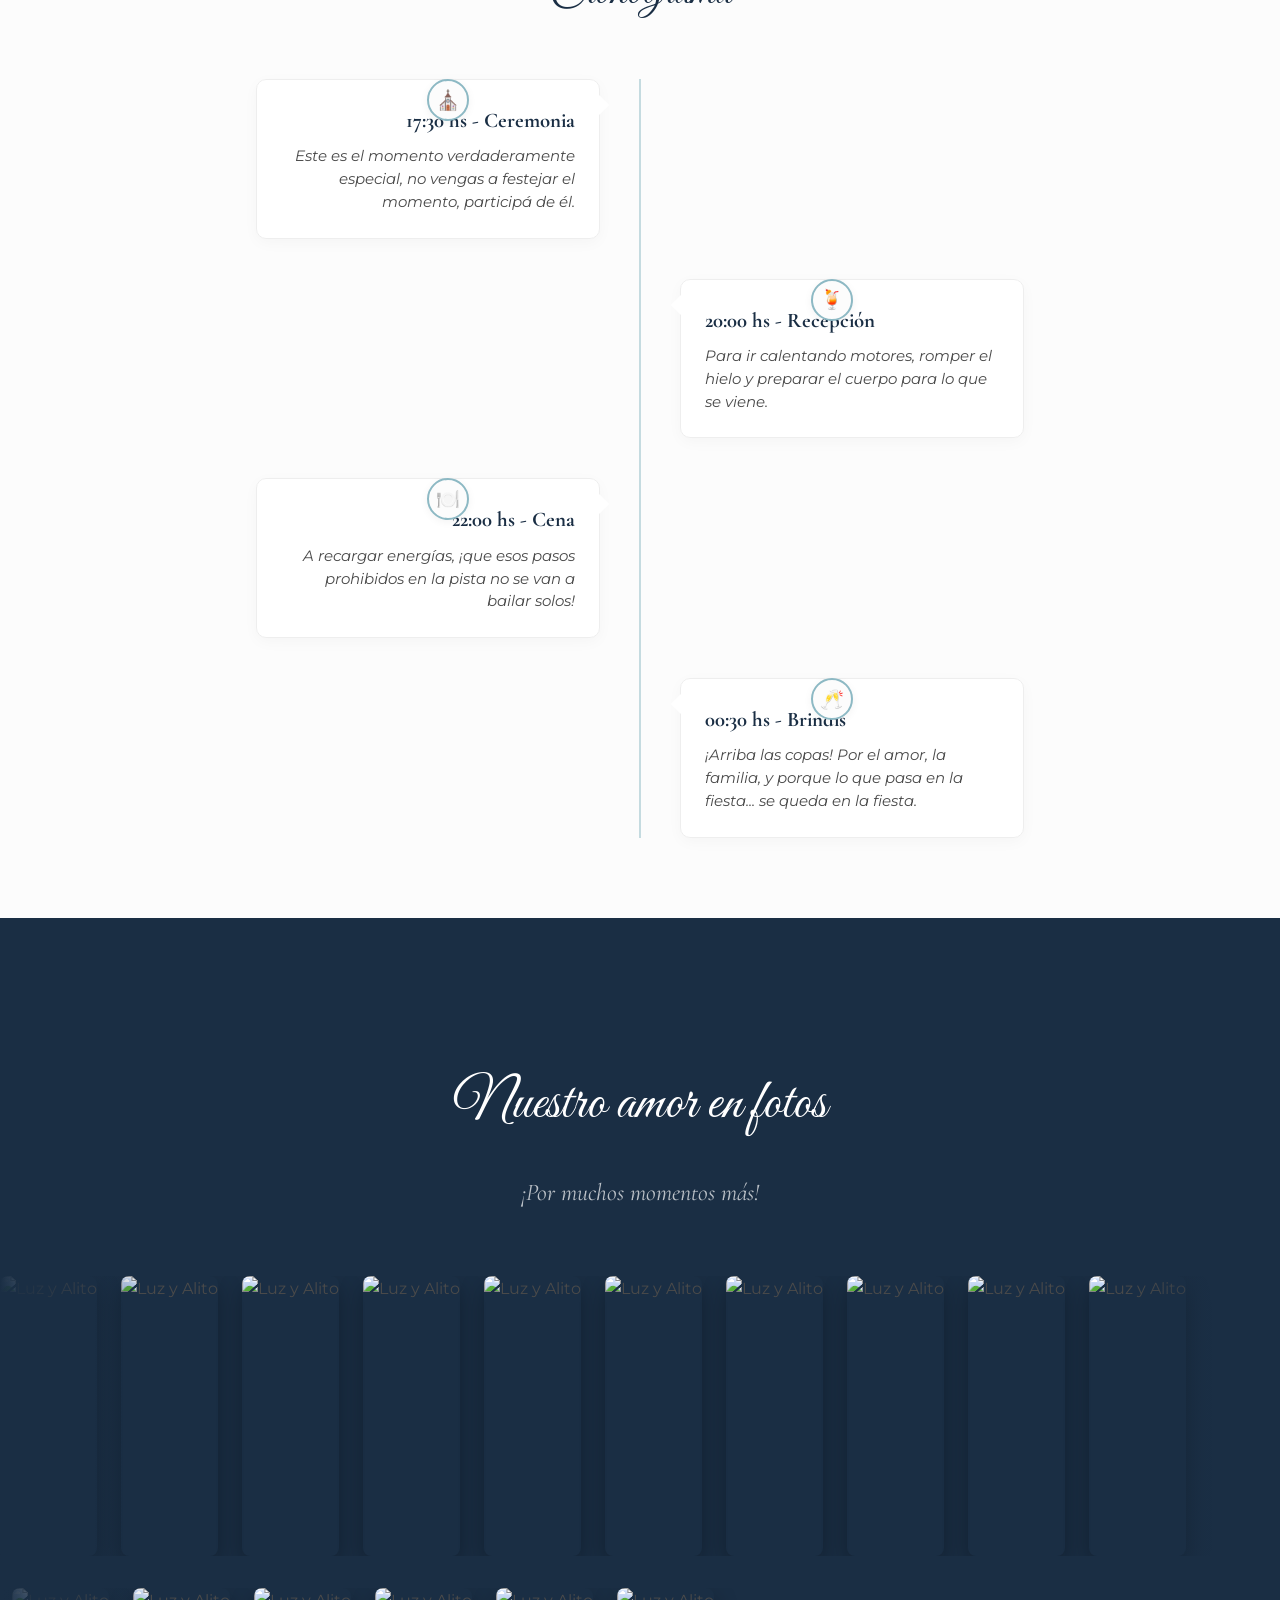
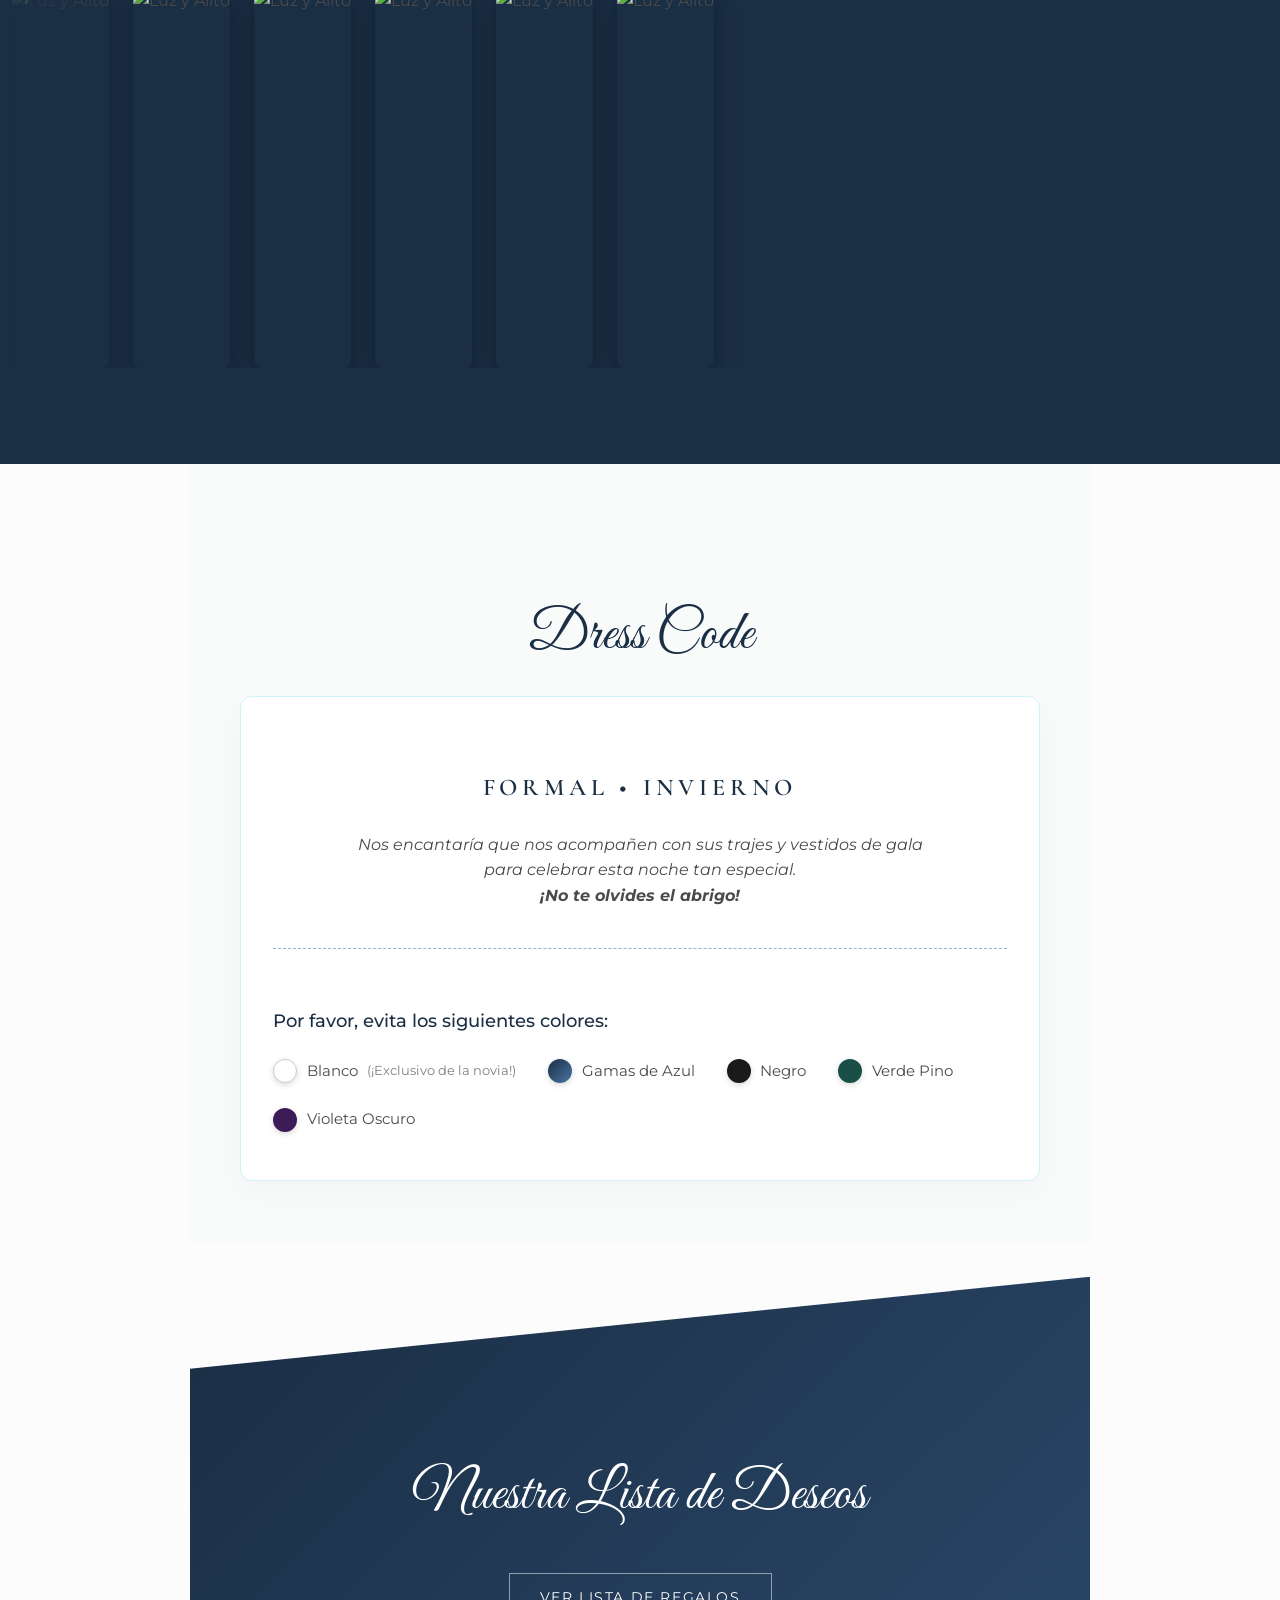
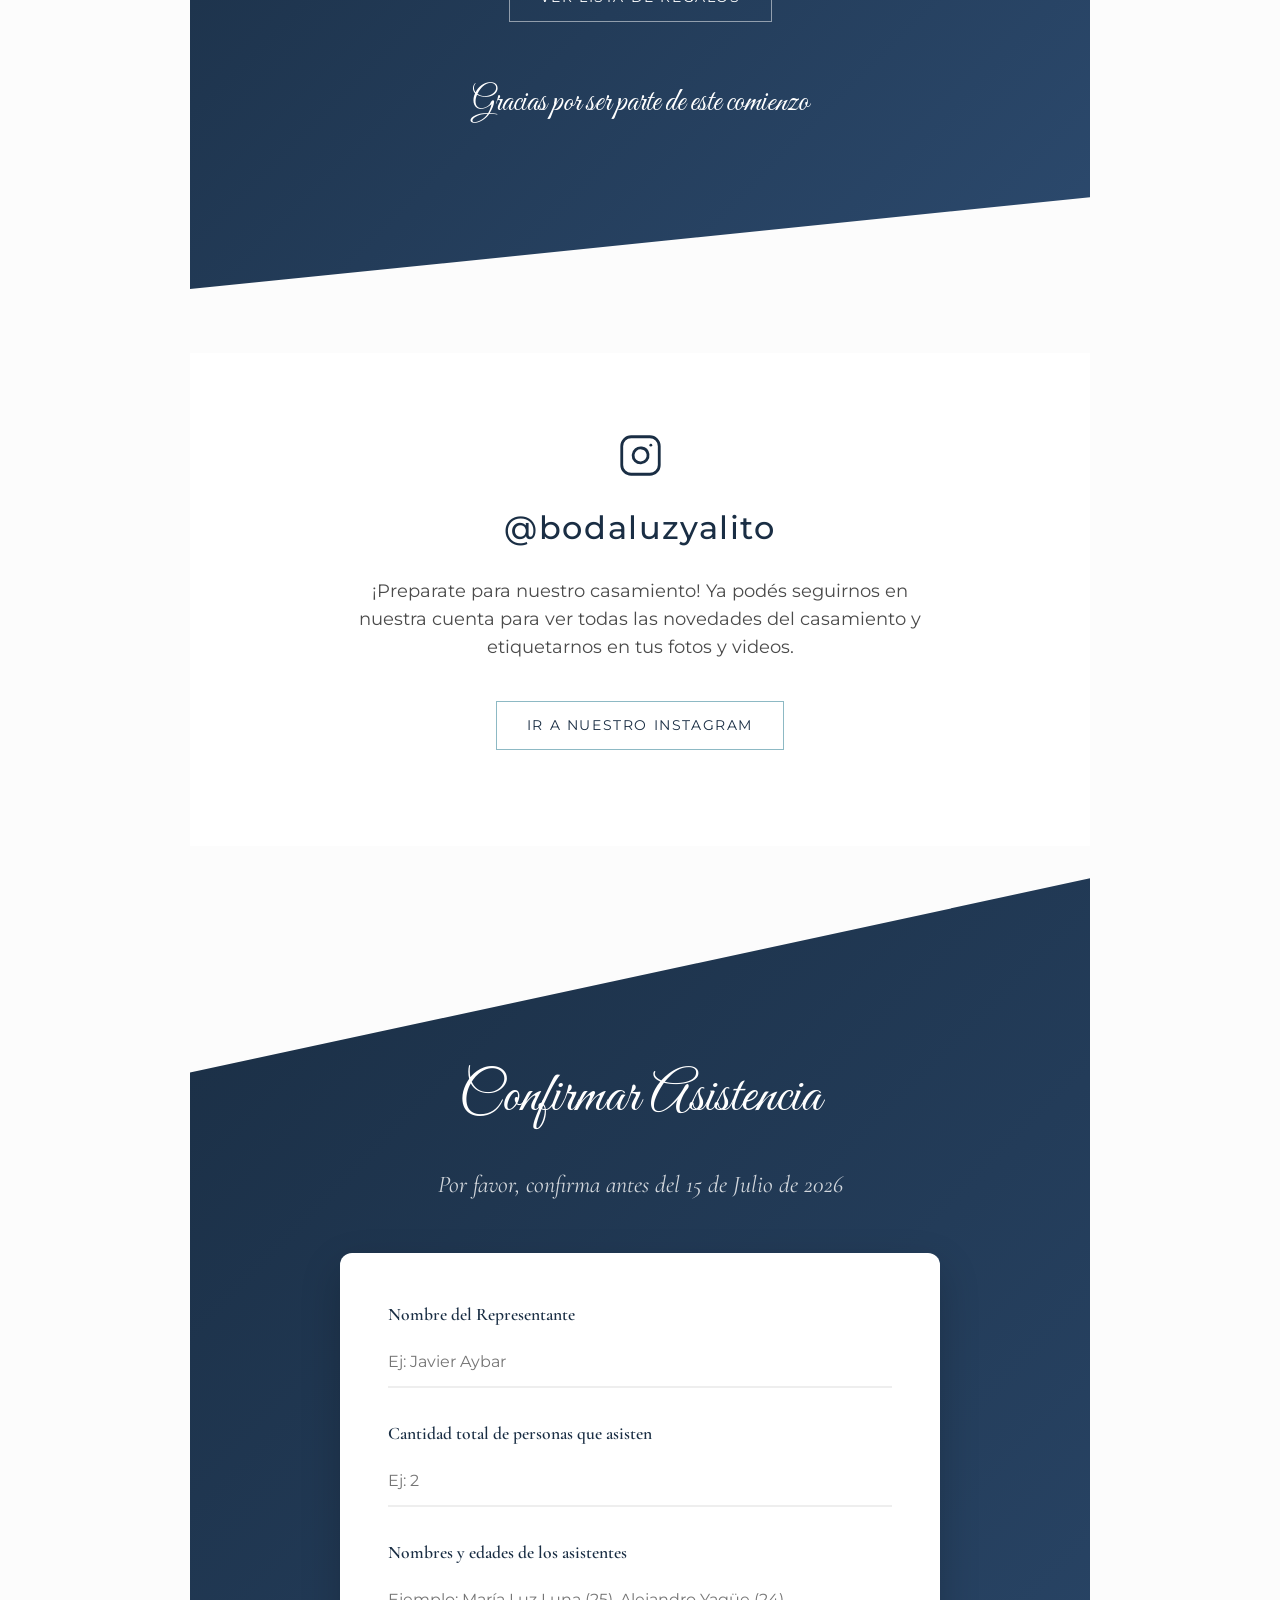
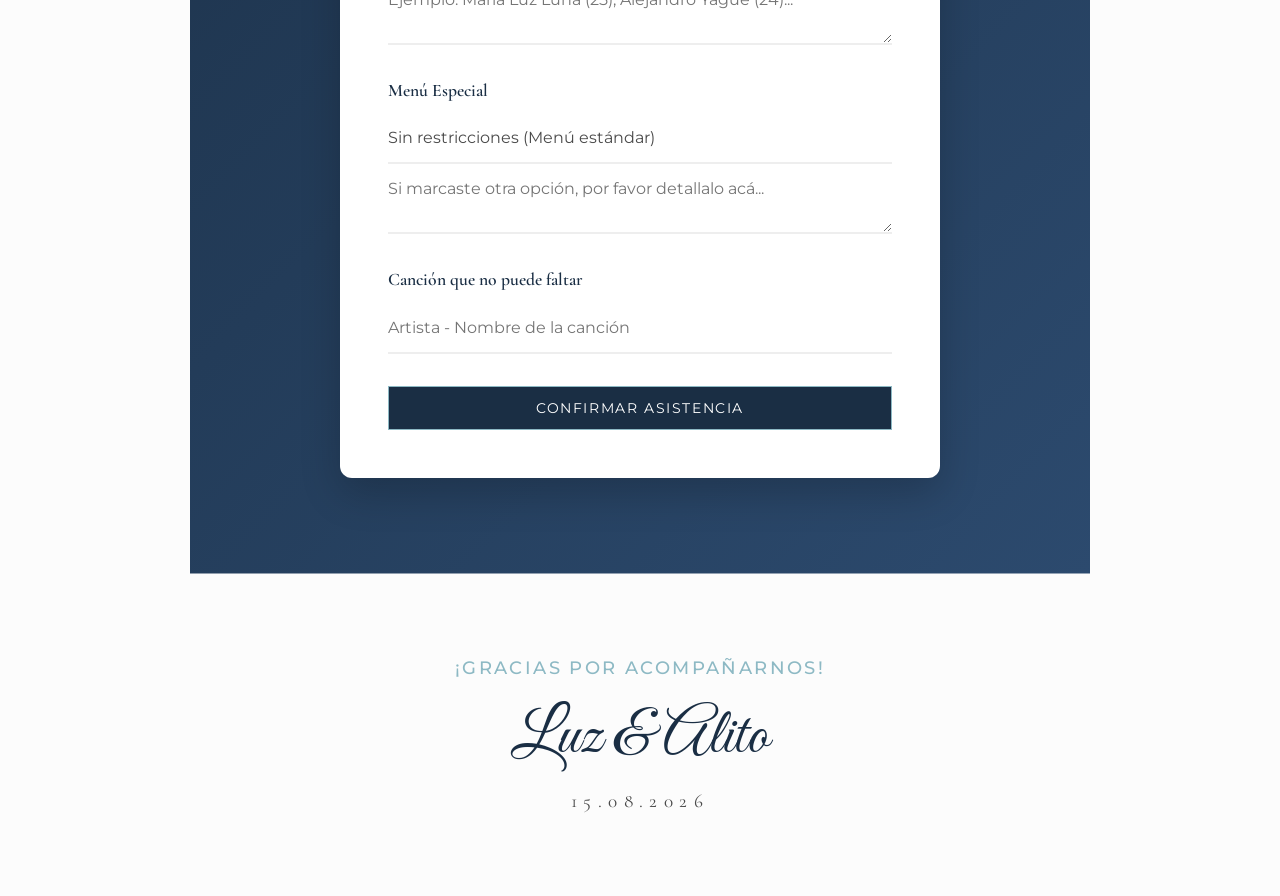
==== commit 6ad472e5: "galería mejorada" ====
--- a/templates/index.html
+++ b/templates/index.html
@@ -221,8 +221,10 @@
             <p class="dress-code-main">Formal • Invierno</p>
             
             <p style="max-width: 600px; margin: 1rem auto; color: var(--text-body); font-style: italic;">
-                Nos encantaría que nos acompañen con sus trajes y vestidos de gala para celebrar esta noche tan especial ¡No te olvides el abrigo!
+                Nos encantaría que nos acompañen con sus trajes y vestidos de gala para celebrar esta noche tan especial.
+                <br><strong>¡No te olvides el abrigo!</strong>
             </p>
+            
 
             <div class="reserved-colors">
                 <p class="reserved-title">Por favor, evita los siguientes colores:</p>
@@ -350,6 +352,11 @@
     </audio>
     <button id="music-btn" title="Reproducir música"></button>
 
+    <div id="lightbox" class="lightbox">
+        <span class="lightbox-close">&times;</span>
+        <img id="lightbox-img" src="" alt="Foto ampliada">
+    </div>
+
     <script src="/static/js/script.js"></script>
 </body>
 </html>
--- a/static/css/styles.css
+++ b/static/css/styles.css
@@ -564,4 +564,66 @@
 @keyframes pulse-soft {
     from { transform: scale(0.98); }
     to { transform: scale(1.02); }
+}
+
+/* Pausar la galería al interactuar */
+.marquee-track:hover,
+.marquee-track:active {
+    animation-play-state: paused;
+}
+
+/* Cursor de "lupa" para indicar que se puede hacer clic */
+.marquee-track img {
+    cursor: zoom-in;
+}
+
+/* =========================================
+   VISOR DE FOTOS (LIGHTBOX)
+   ========================================= */
+.lightbox {
+    position: fixed;
+    top: 0; left: 0; width: 100%; height: 100%;
+    background-color: rgba(10, 20, 35, 0.95); /* Azul marino muy oscuro y transparente */
+    z-index: 10000;
+    display: flex;
+    justify-content: center;
+    align-items: center;
+    opacity: 0;
+    visibility: hidden;
+    transition: opacity 0.3s ease, visibility 0.3s ease;
+    backdrop-filter: blur(5px);
+    -webkit-backdrop-filter: blur(5px);
+}
+
+.lightbox.active {
+    opacity: 1;
+    visibility: visible;
+}
+
+.lightbox img {
+    max-width: 90%;
+    max-height: 85vh;
+    border-radius: 8px;
+    box-shadow: 0 10px 40px rgba(0,0,0,0.5);
+    transform: scale(0.95);
+    transition: transform 0.3s ease;
+}
+
+.lightbox.active img {
+    transform: scale(1);
+}
+
+.lightbox-close {
+    position: absolute;
+    top: 20px;
+    right: 30px;
+    color: white;
+    font-size: 3rem;
+    font-family: var(--font-sans);
+    cursor: pointer;
+    transition: color 0.3s;
+}
+
+.lightbox-close:hover {
+    color: var(--accent-cyan);
 }
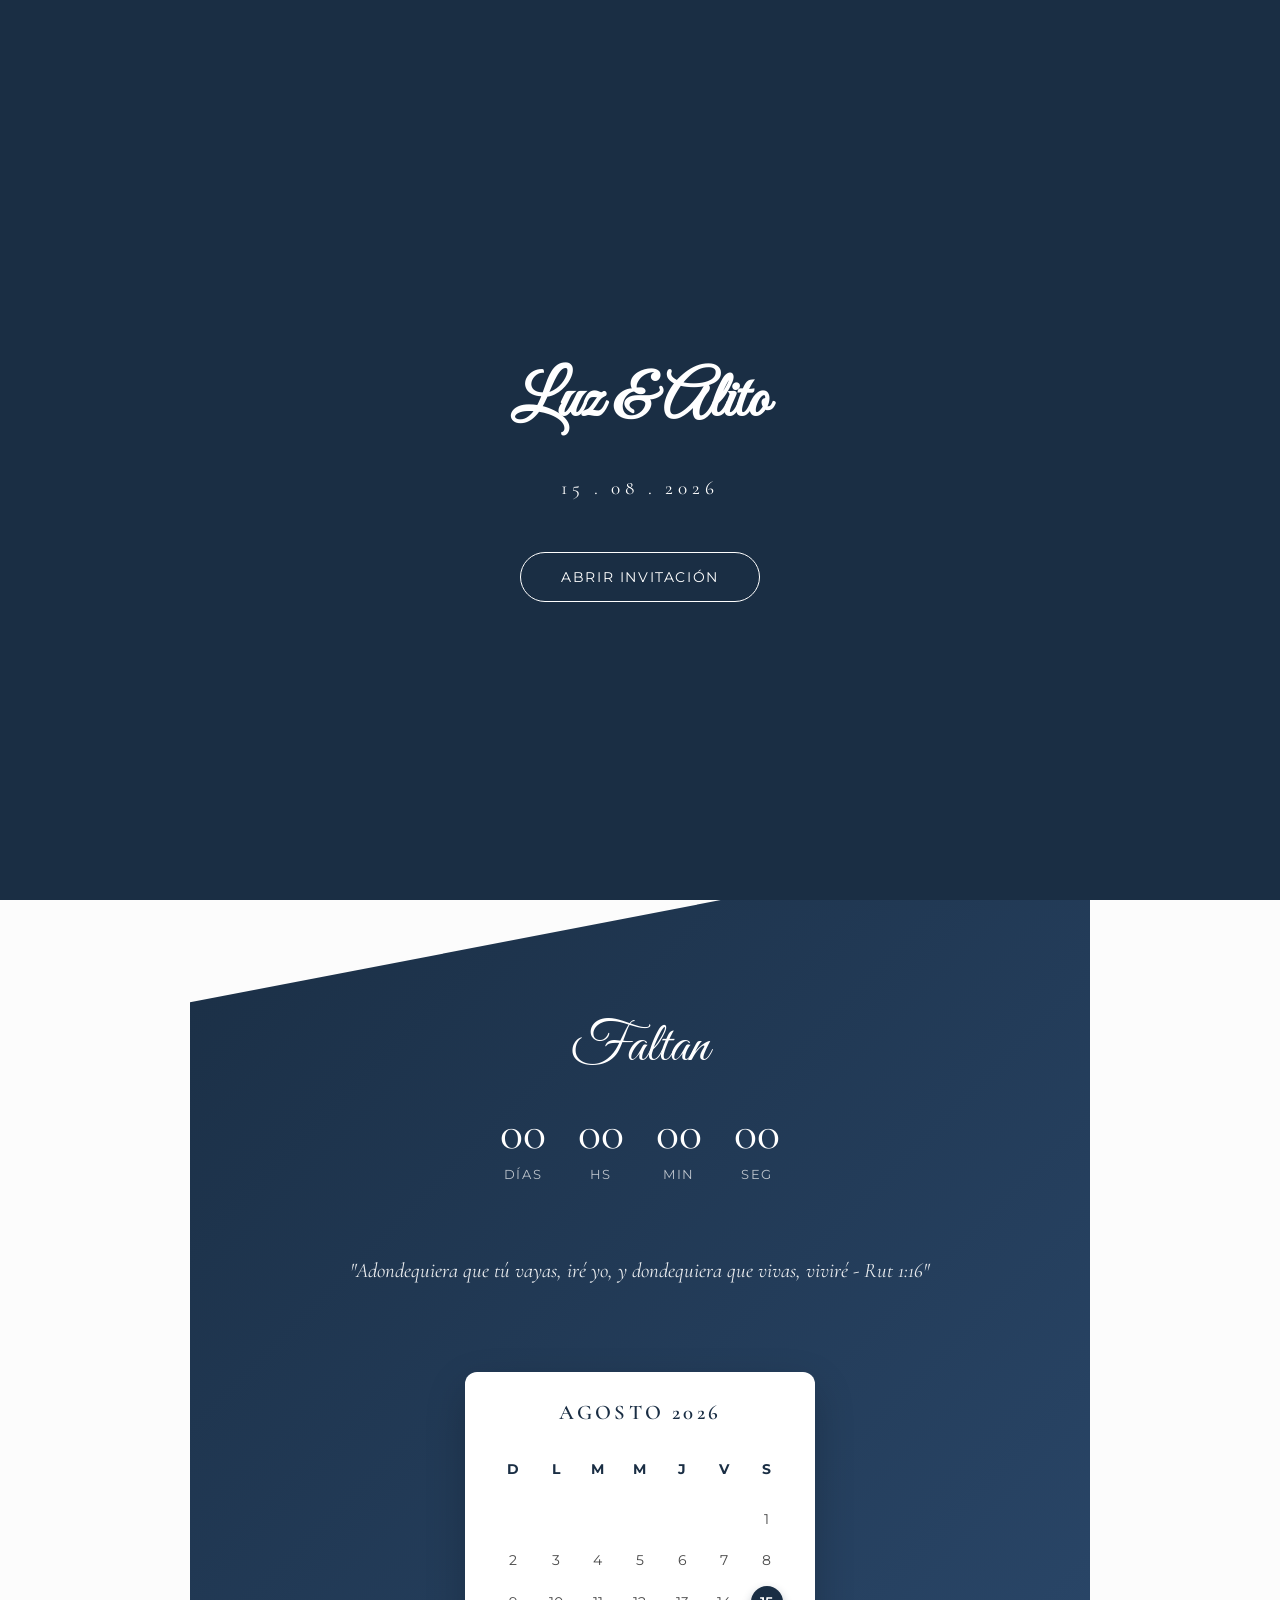
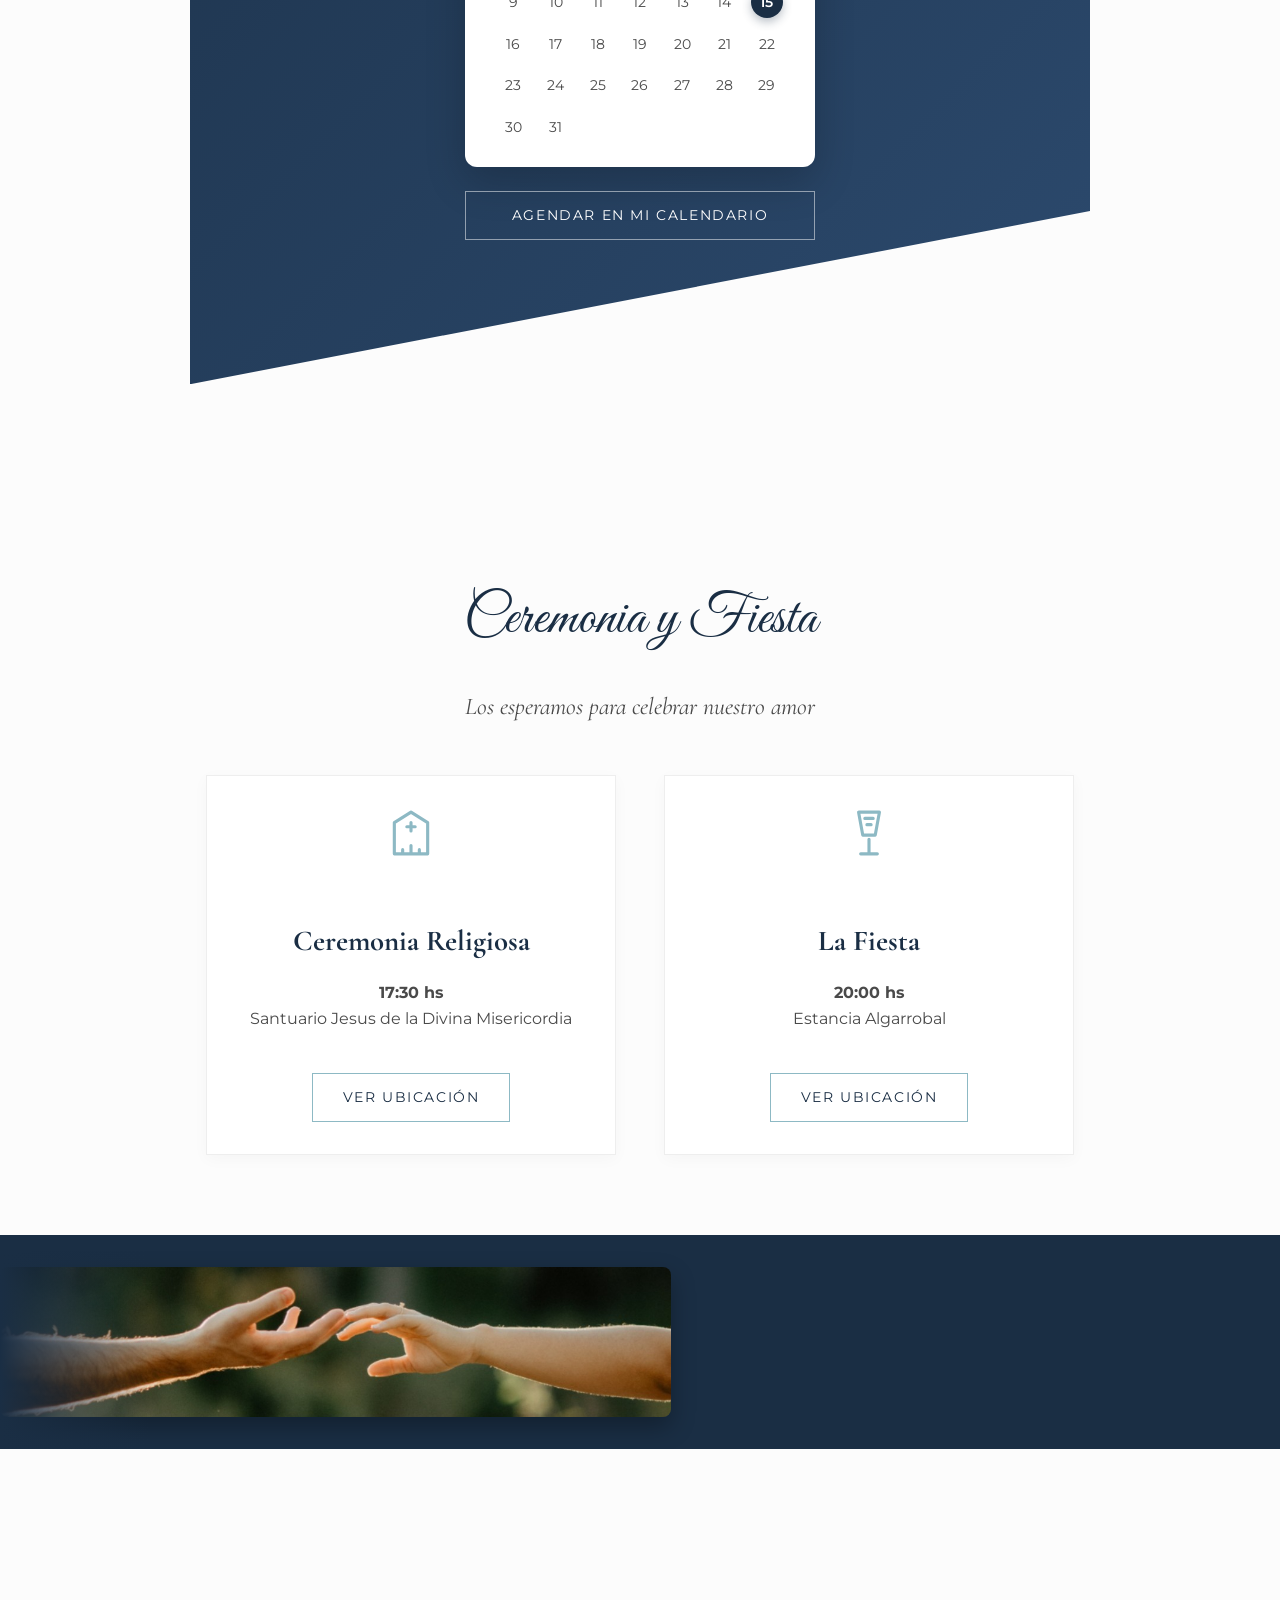
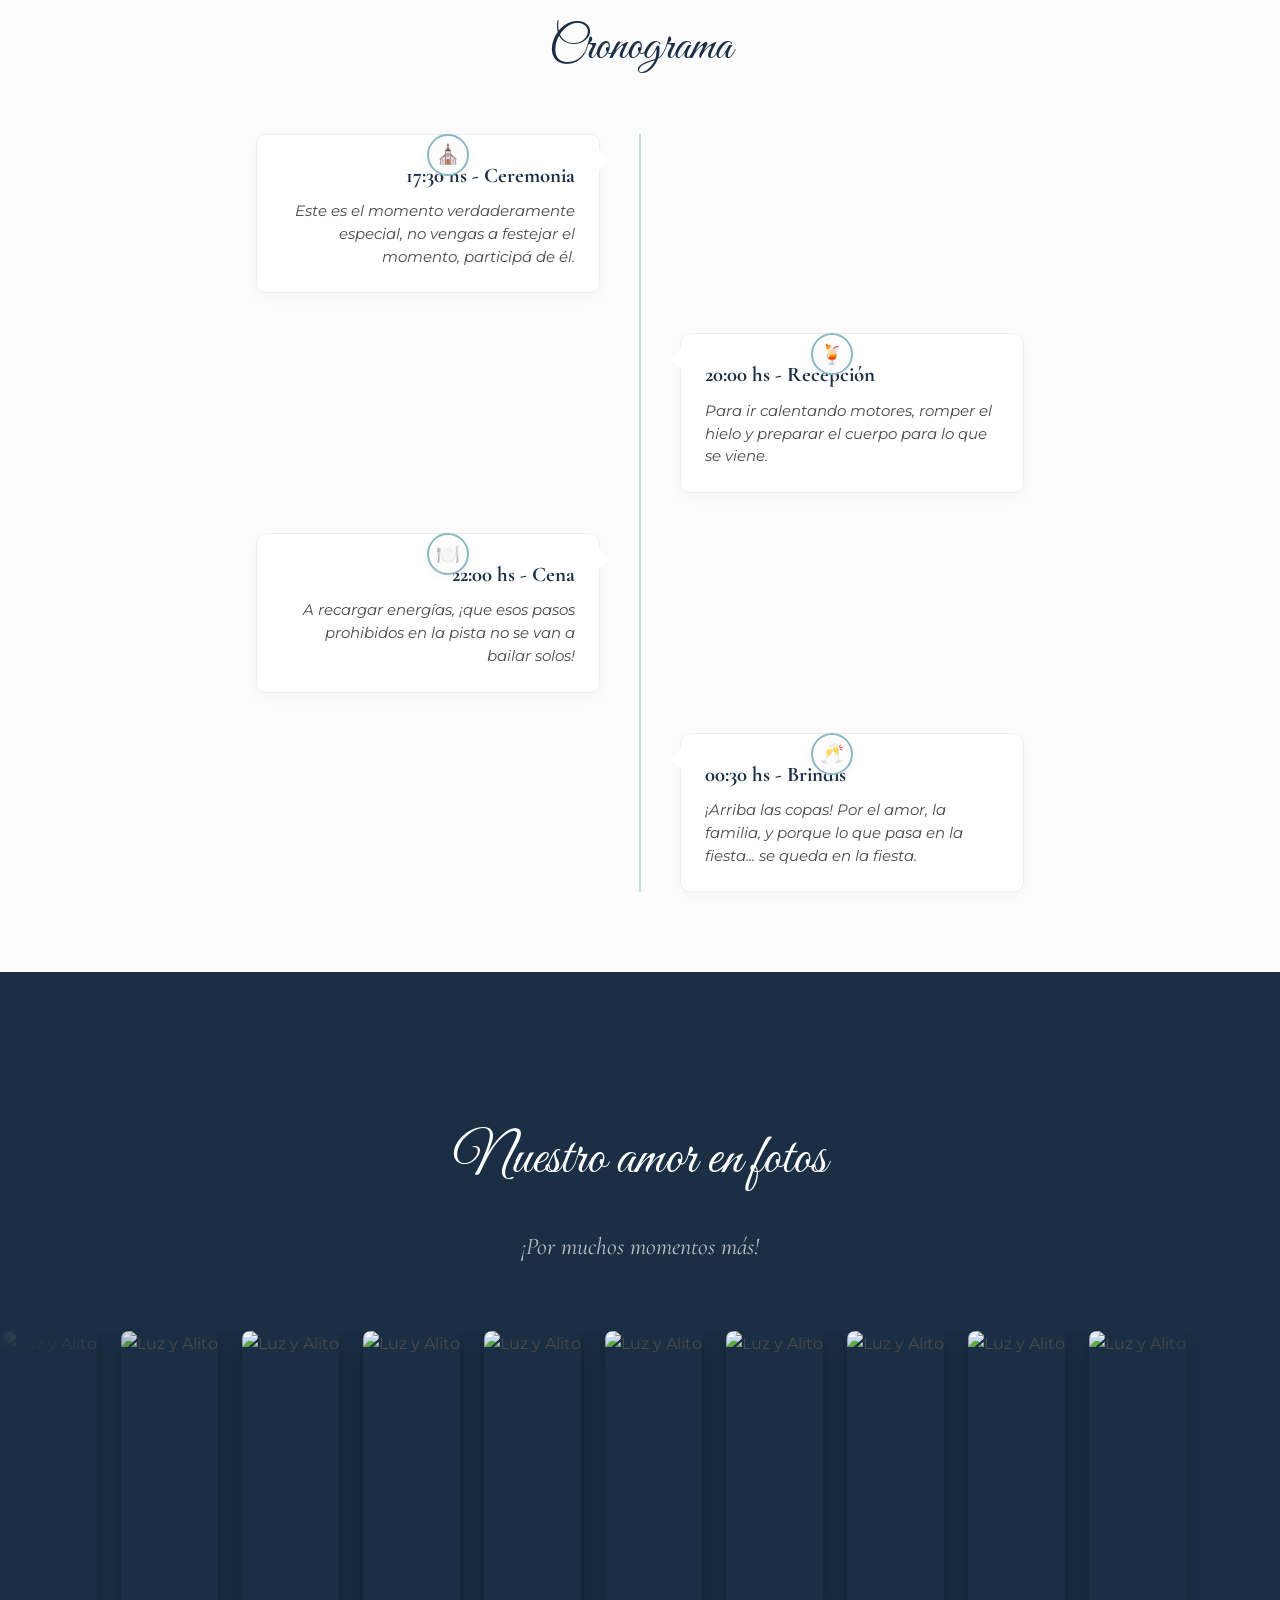
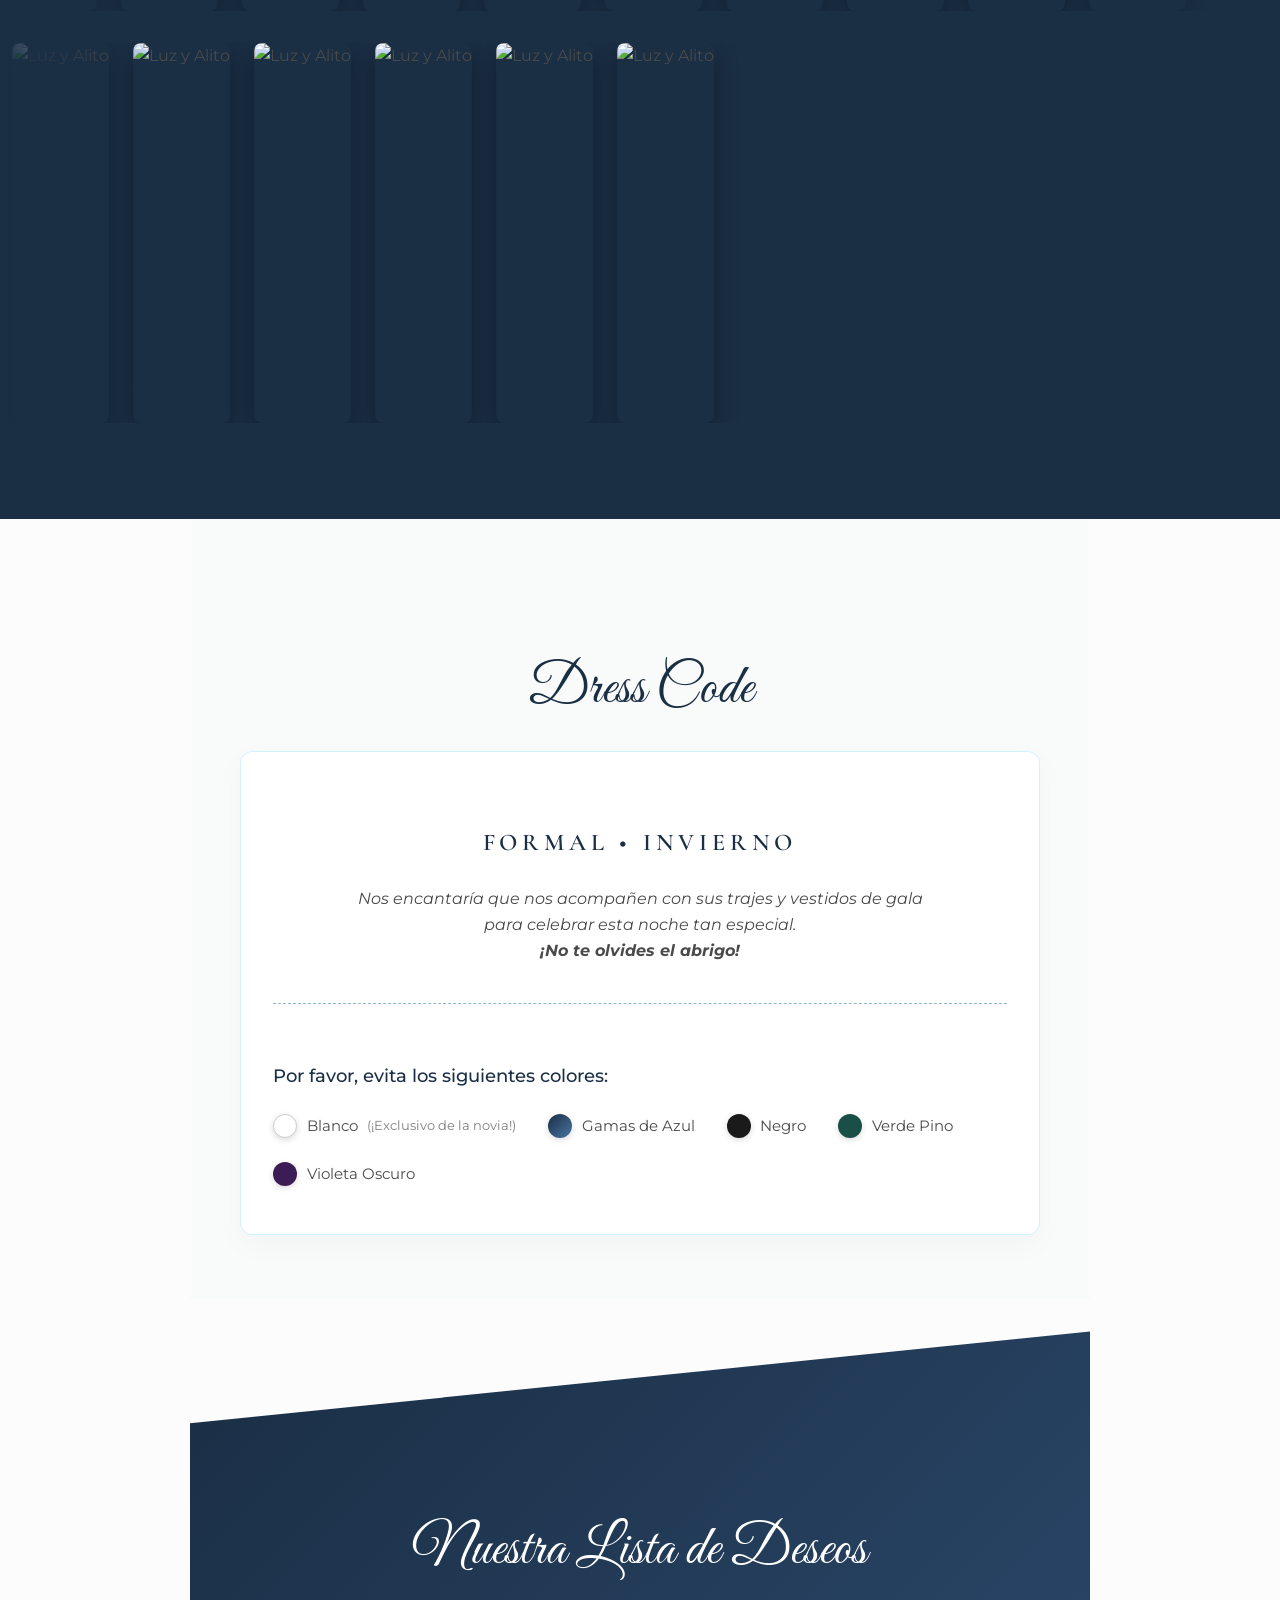
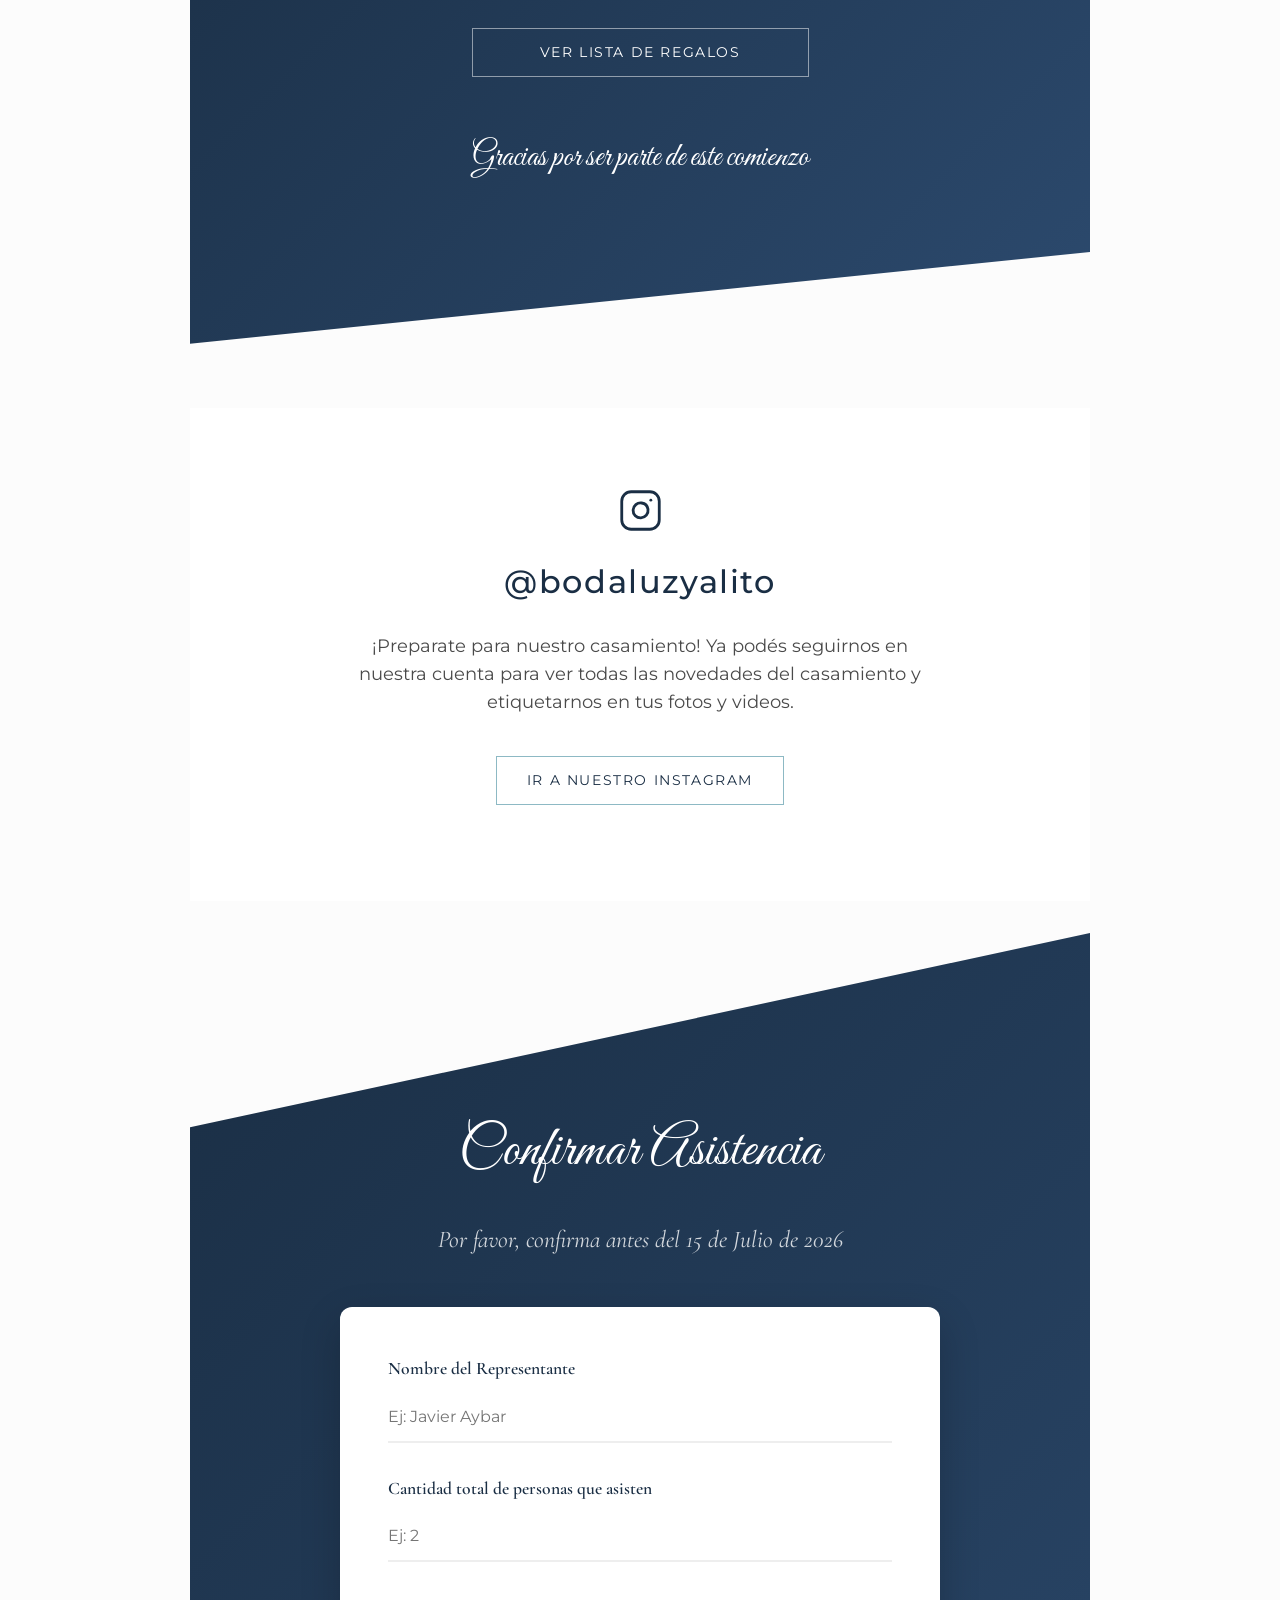
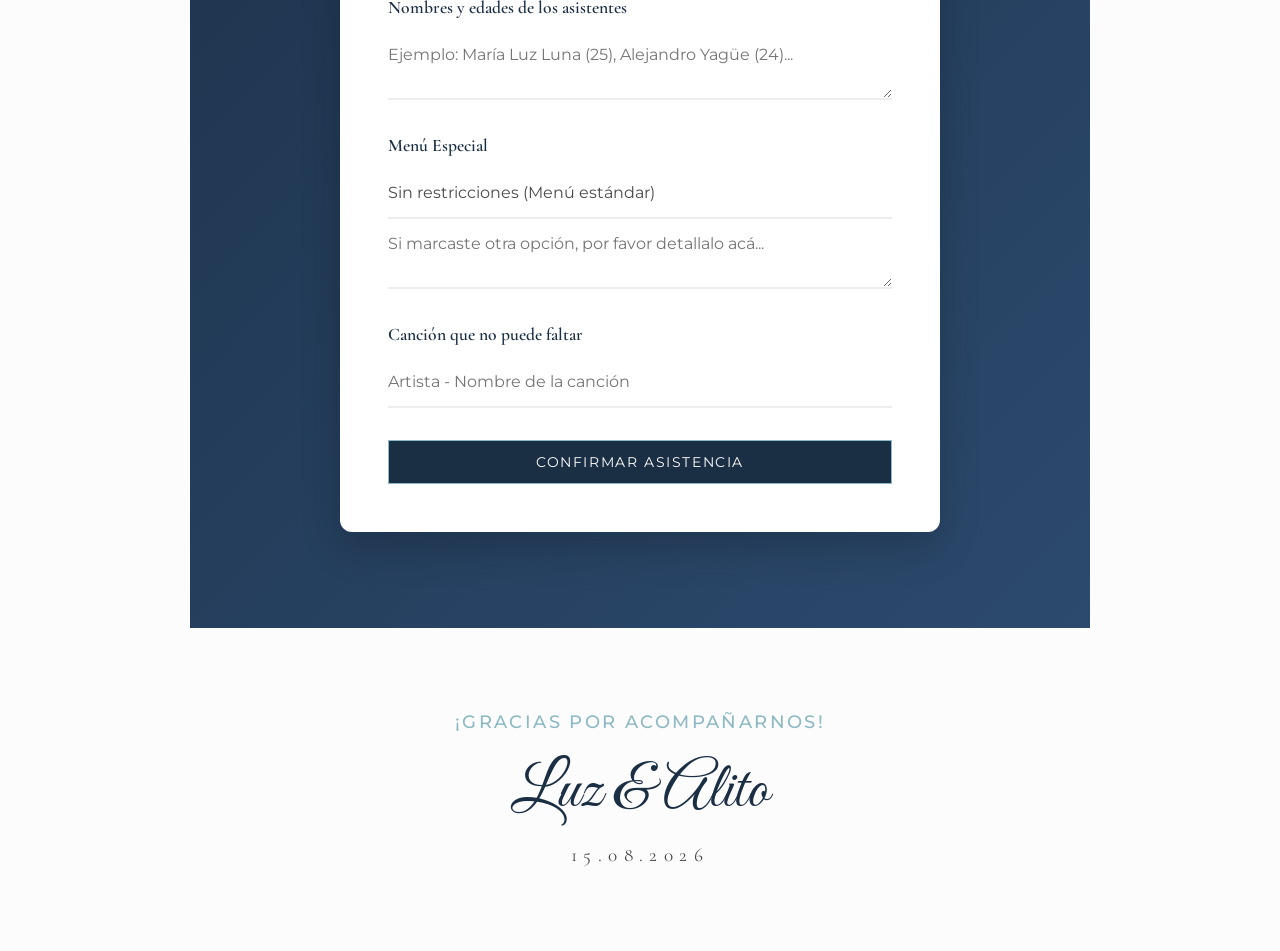
==== commit ad3cd03f: "imagen del link" ====
--- a/templates/index.html
+++ b/templates/index.html
@@ -7,7 +7,7 @@
     
     <meta property="og:title" content="¡Nos casamos! Luz & Alito">
     <meta property="og:description" content="Estás cordialmente invitado a celebrar nuestro casamiento el 15.08.2026. Entra para ver todos los detalles y confirmar tu asistencia.">
-    <meta property="og:image" content="https://boda-luz-alito-production.up.railway.app/static/img/imagen_link.jpg">
+    <meta property="og:image" content="https://boda-luz-alito-production.up.railway.app/static/img/image_link.jpg">
     <meta property="og:url" content="https://boda-luz-alito-production.up.railway.app/">
     <meta property="og:type" content="website">
     
--- a/static/css/styles.css
+++ b/static/css/styles.css
@@ -187,23 +187,32 @@
 .bible-quote-container { margin-top: 3rem; max-width: 600px; text-align: center; }
 .bible-quote { font-family: var(--font-serif); font-style: italic; font-size: 1.3rem; color: white; opacity: 0.9; }
 
-/* Calendario */
-.calendar-widget { display: flex; flex-direction: column; align-items: center; margin-top: 4rem; }
 /* =========================================
    CALENDARIO ELEGANTE (FONDO BLANCO)
    ========================================= */
+.calendar-widget { 
+    display: flex; 
+    flex-direction: column; 
+    align-items: center; 
+    margin-top: 4rem; 
+    /* Nuevas reglas: Define el ancho perfecto para ambos */
+    width: 100%; 
+    max-width: 350px; 
+}
+
 .elegant-calendar {
-    background: white; /* Fondo sólido blanco */
+    width: 100%; /* Obliga al calendario a ocupar todo el ancho */
+    background: white; 
     border: none;
     padding: 1.5rem 2rem;
     border-radius: 12px;
-    margin-bottom: 2rem;
-    box-shadow: 0 15px 40px rgba(0,0,0,0.2); /* Sombra para que despegue del fondo azul */
+    margin-bottom: 1.5rem; /* Separación con el botón */
+    box-shadow: 0 15px 40px rgba(0,0,0,0.2); 
 }
 
 .calendar-header {
     font-family: var(--font-serif);
-    color: var(--primary-navy); /* Letras azules */
+    color: var(--primary-navy); 
     text-align: center;
     letter-spacing: 0.2rem;
     font-size: 1.3rem;
@@ -216,30 +225,52 @@
     display: grid;
     grid-template-columns: repeat(7, 1fr);
     gap: 0.6rem;
-    color: var(--text-body); /* Números en gris oscuro elegante */
+    color: var(--text-body); 
     font-family: var(--font-sans);
     font-size: 0.9rem;
     text-align: center;
 }
 
+/* Espacio para cada número */
+.calendar-grid span { 
+    width: 32px; /* Un poco más grandes para aprovechar el nuevo espacio */
+    height: 32px; 
+    display: flex; 
+    align-items: center; 
+    justify-content: center; 
+    margin: 0 auto; /* Mantiene los números centrados en su columna expandida */
+}
+
 /* Letras de los días (D, L, M, M, J, V, S) */
 .calendar-grid span:nth-child(-n+7) {
     font-weight: bold;
-    color: var(--primary-navy); /* Azul marino para los días */
+    color: var(--primary-navy); 
     margin-bottom: 0.5rem;
 }
 
 /* El círculo que resalta el 15 */
 .highlight-date {
-    background-color: var(--primary-navy); /* Círculo azul marino */
-    color: white !important; /* Número 15 en blanco */
+    background-color: var(--primary-navy); 
+    color: white !important; 
     border-radius: 50%;
     font-weight: 600;
     box-shadow: 0 4px 10px rgba(26, 46, 68, 0.3);
 }
-.btn-calendar { background-color: transparent; color: white; border-color: rgba(255,255,255,0.5); margin-bottom: 1rem; }
-.btn-calendar:hover { background-color: white; color: var(--primary-navy); }
-
+
+/* Botón del calendario */
+.btn-calendar { 
+    width: 100%; /* Obliga al botón a ser igual de ancho que el calendario */
+    text-align: center; /* Centra el texto */
+    background-color: transparent; 
+    color: white; 
+    border-color: rgba(255,255,255,0.5); 
+    margin-bottom: 1rem; 
+}
+
+.btn-calendar:hover { 
+    background-color: white; 
+    color: var(--primary-navy); 
+}
 /* =========================================
    UBICACIÓN
    ========================================= */
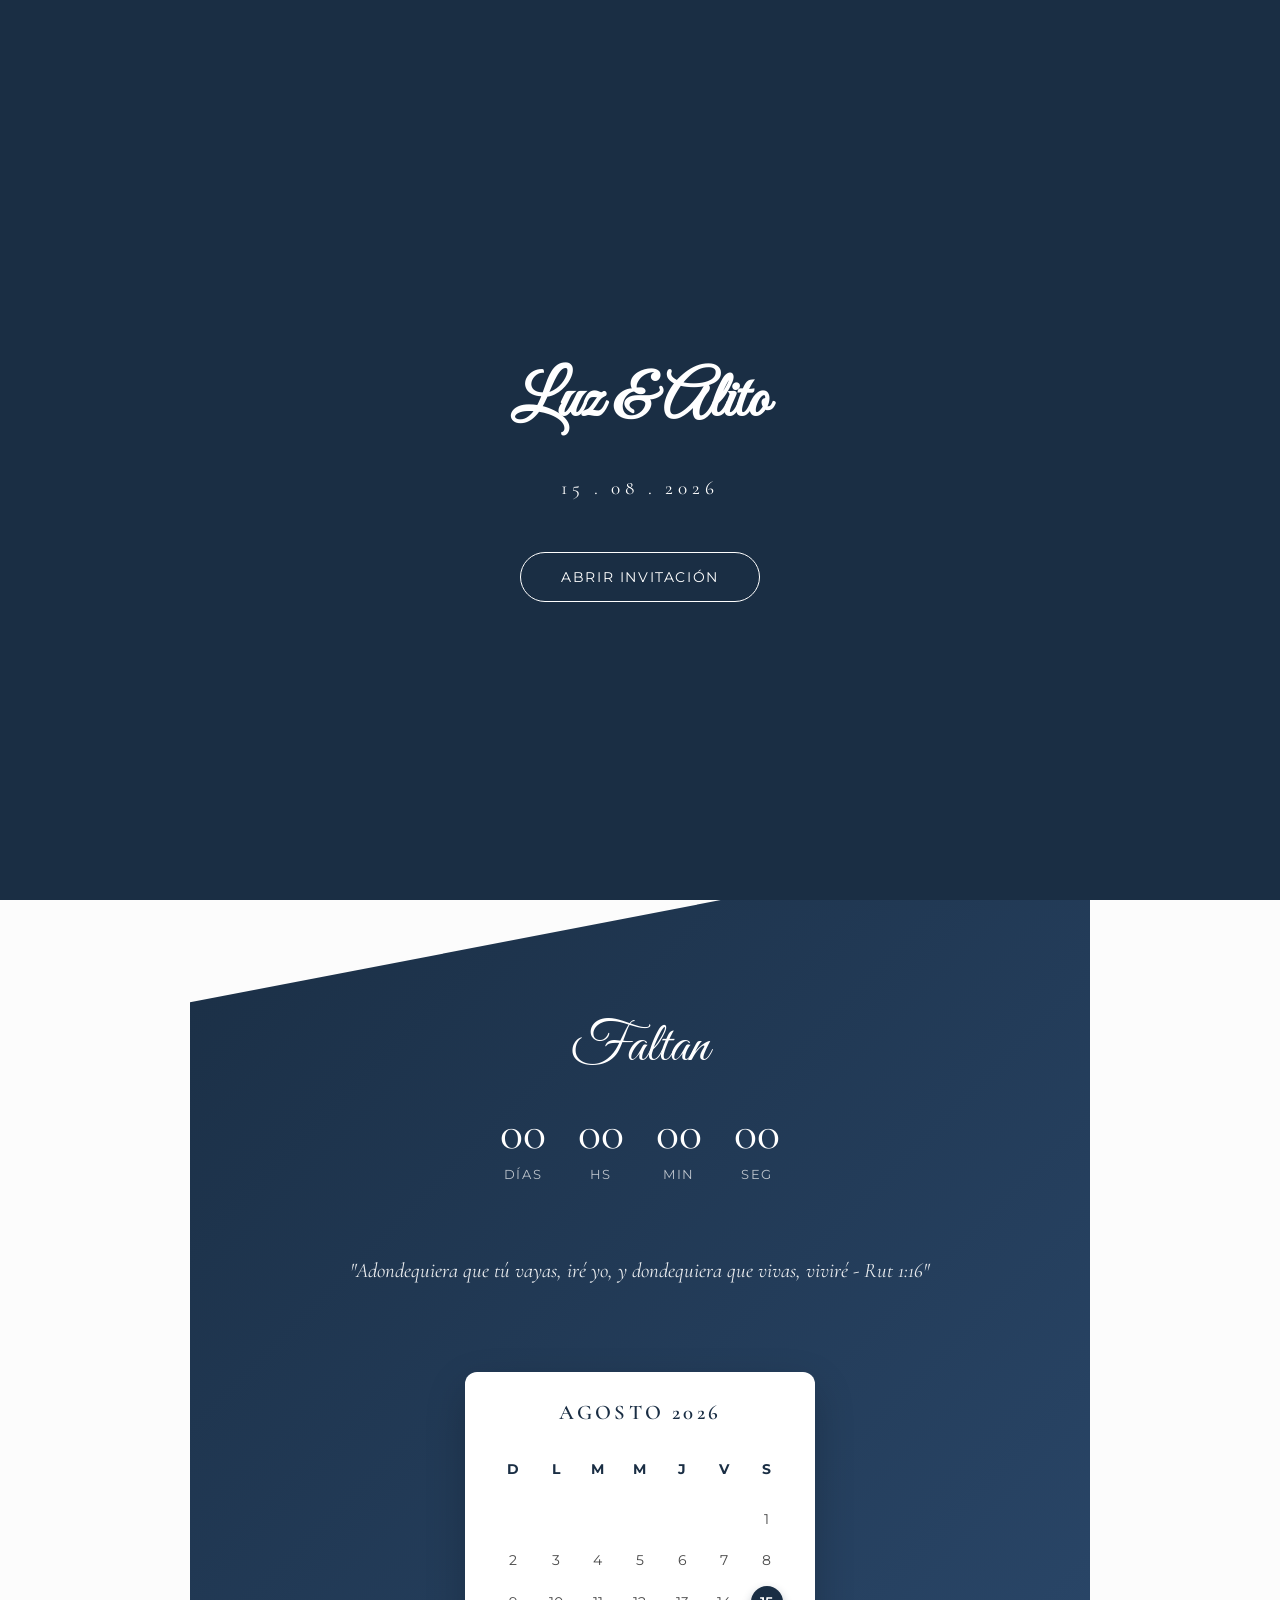
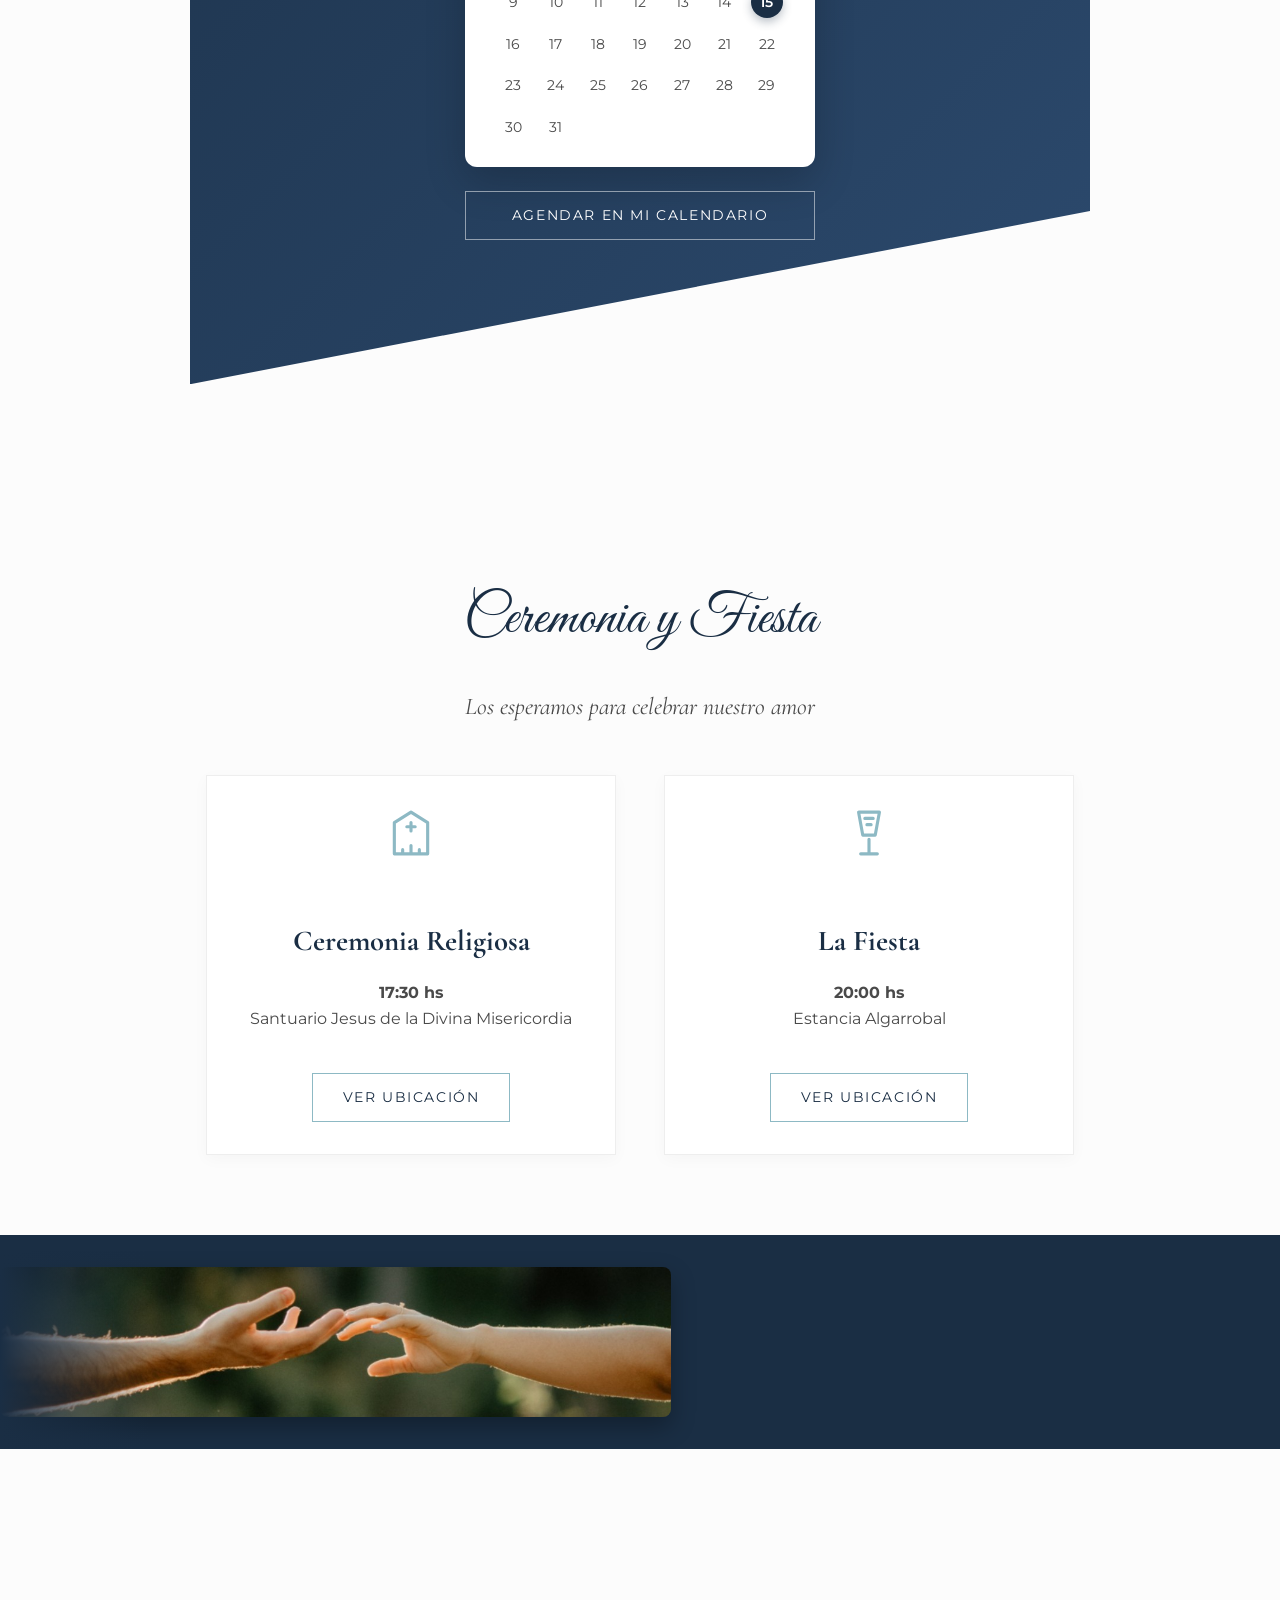
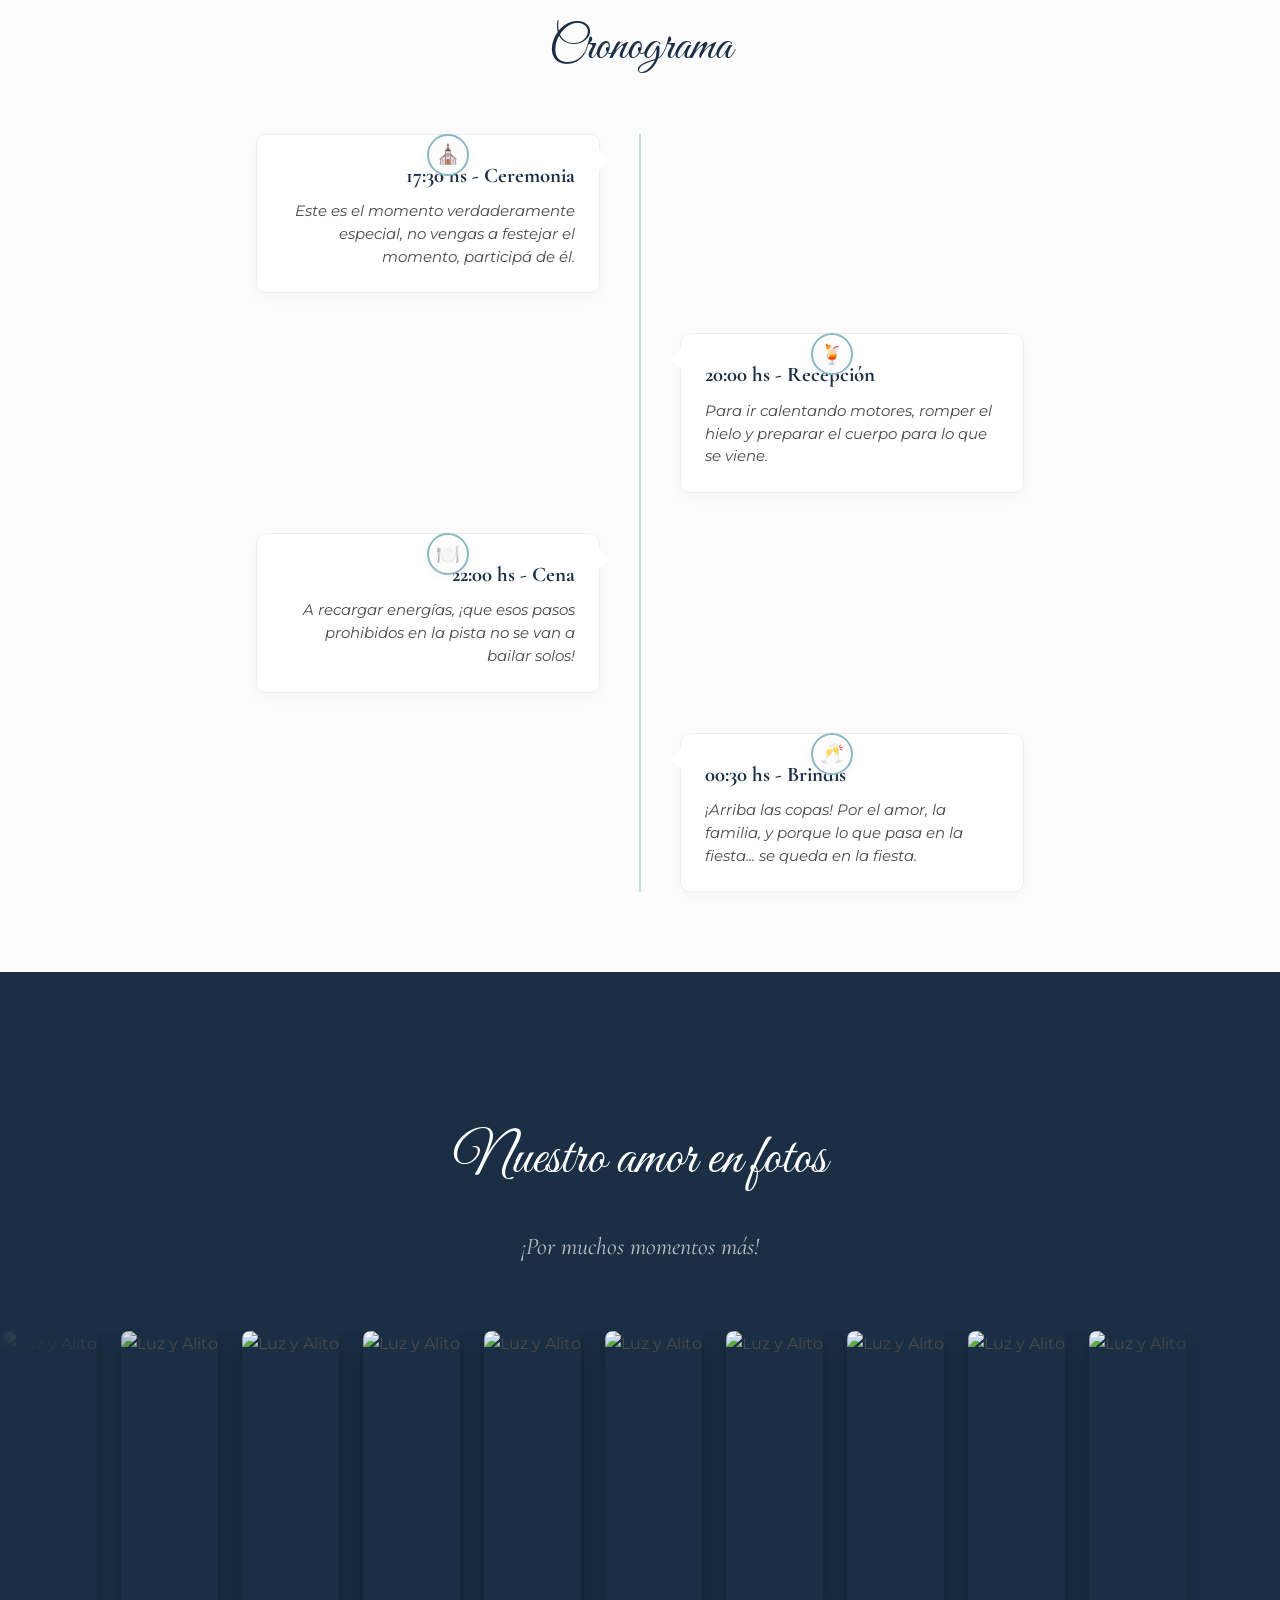
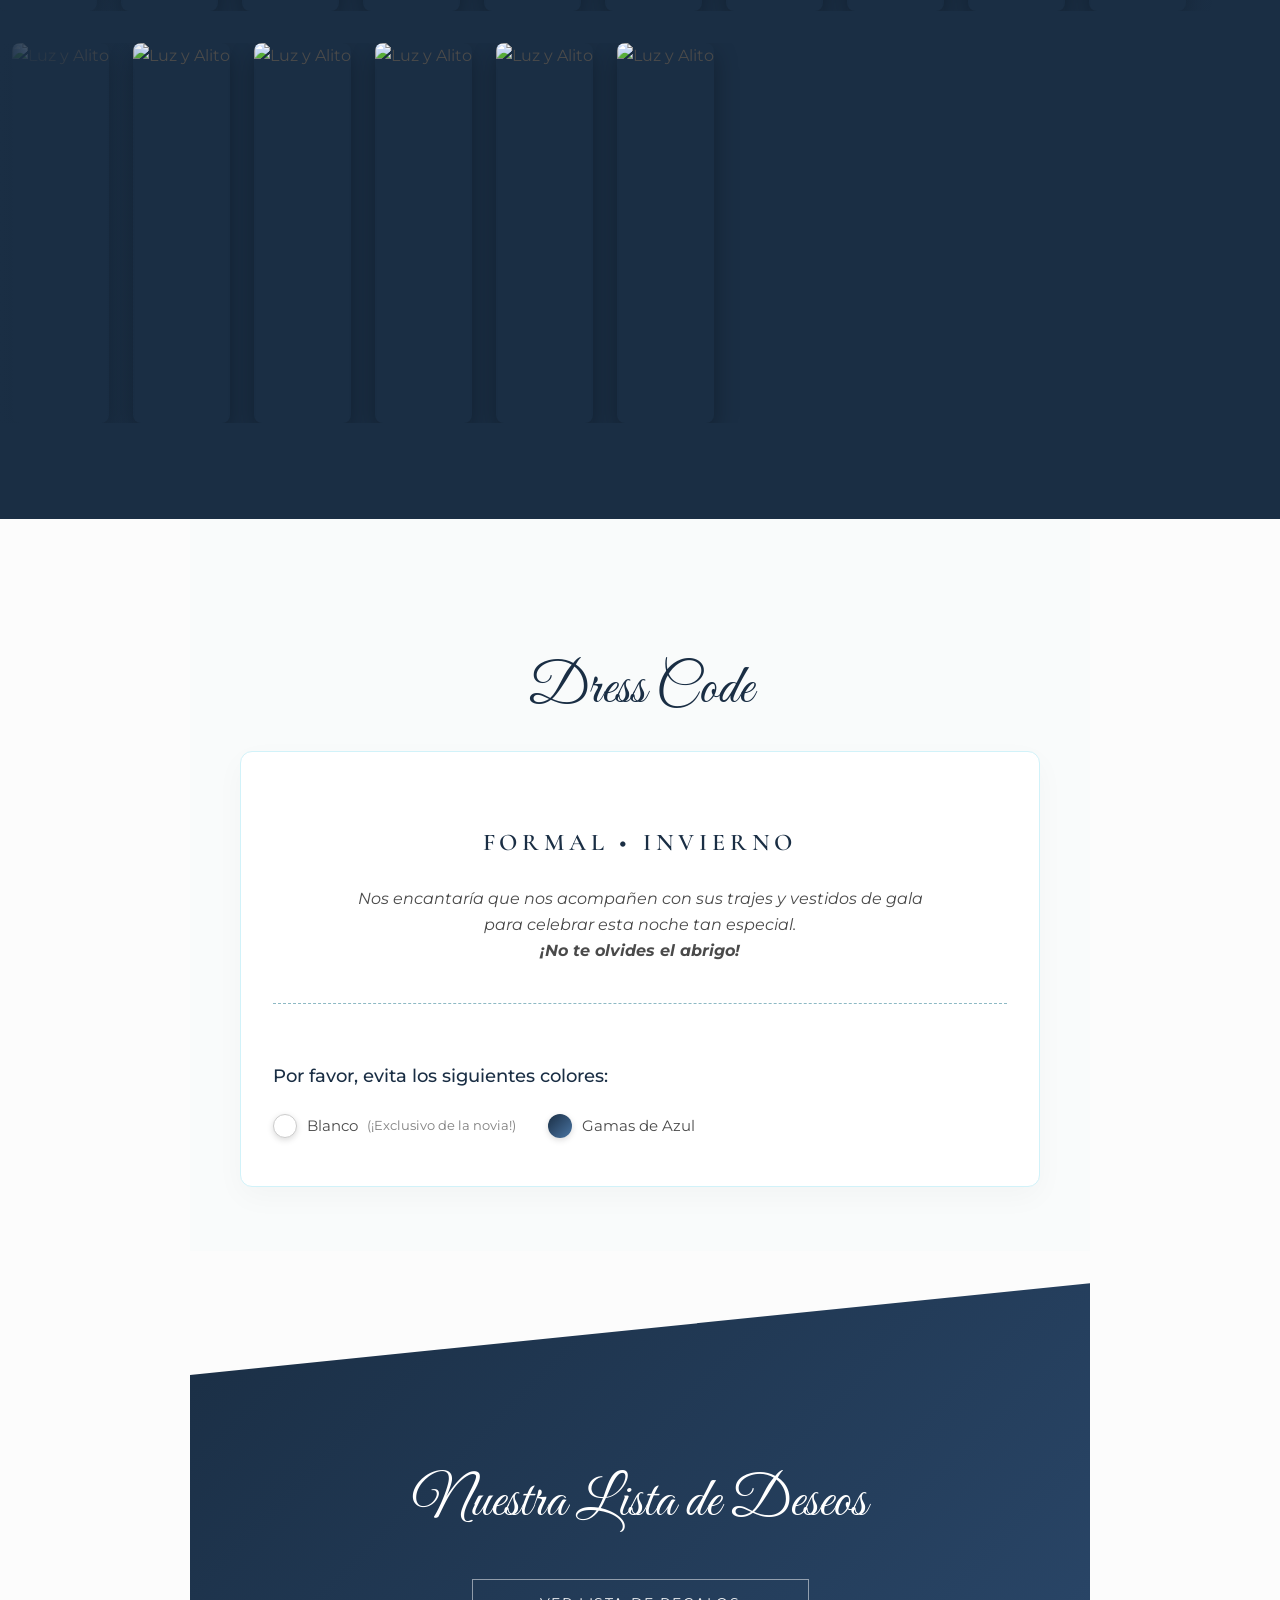
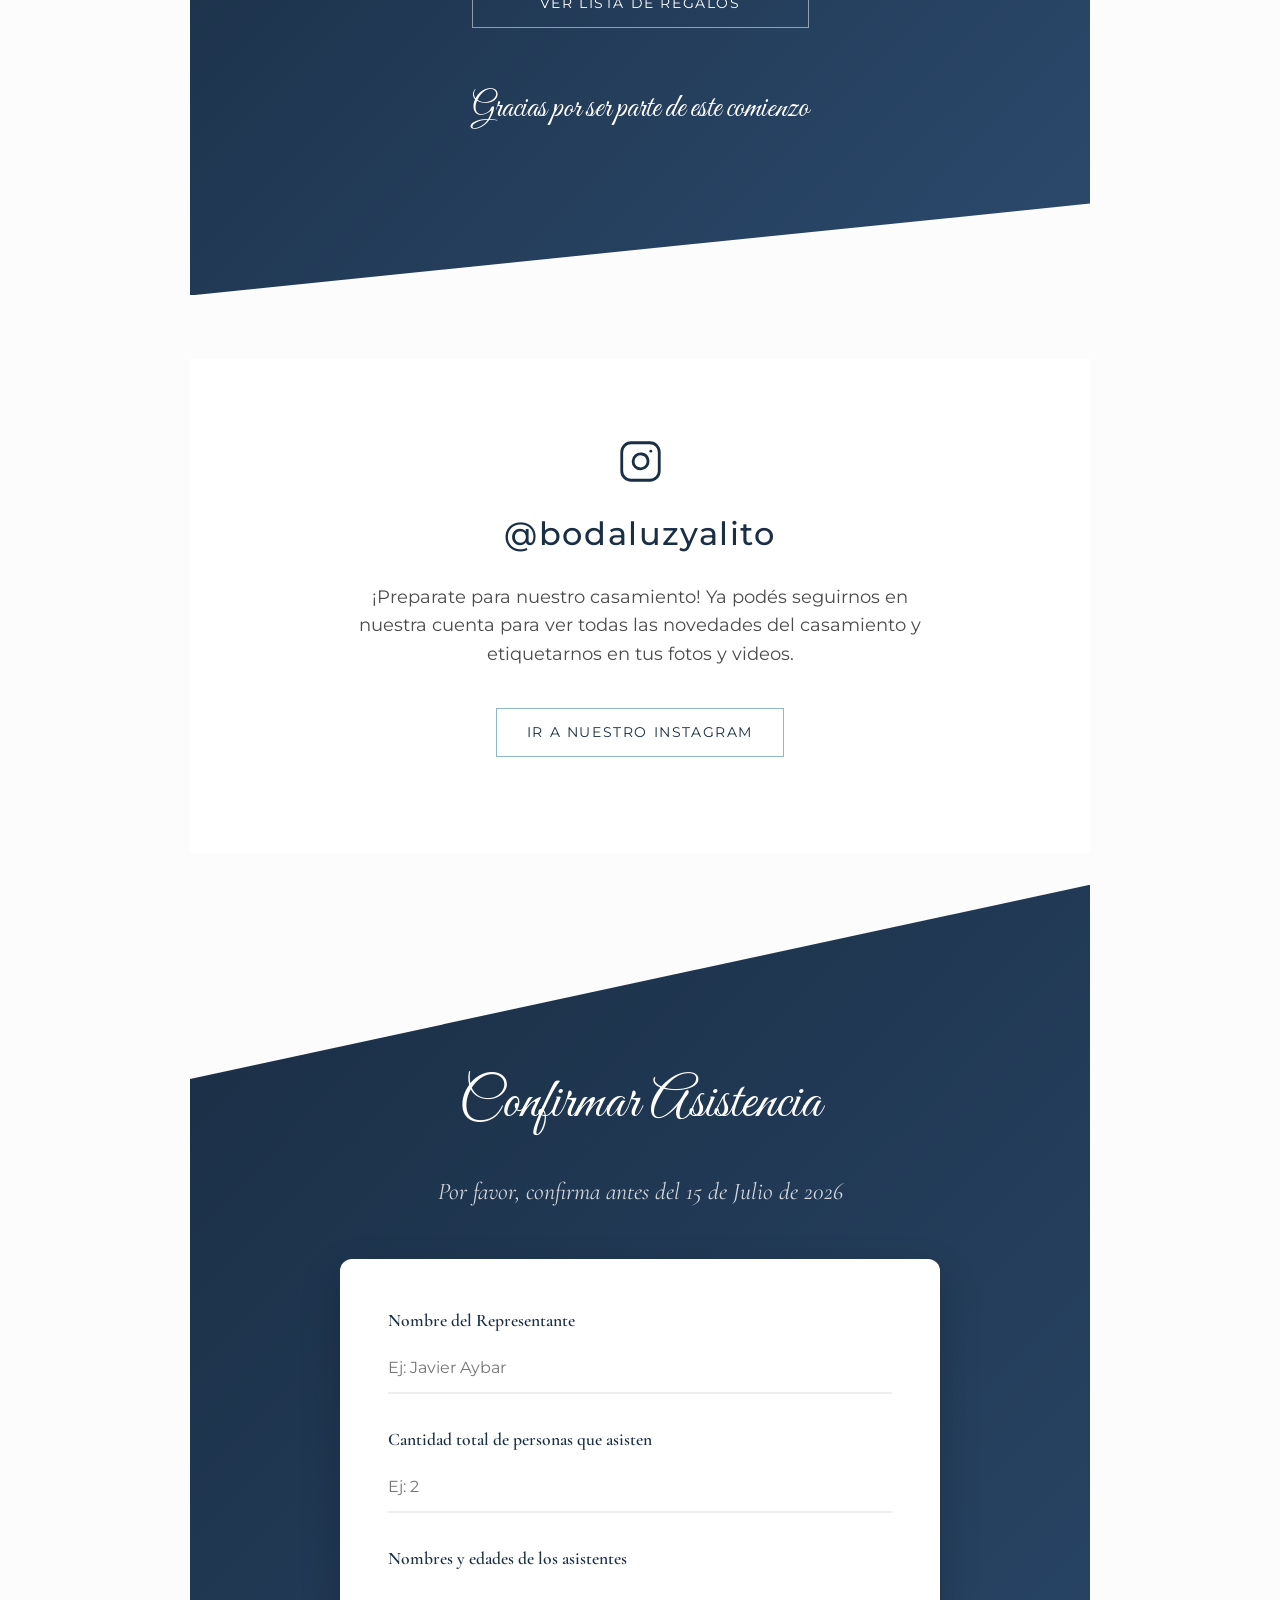
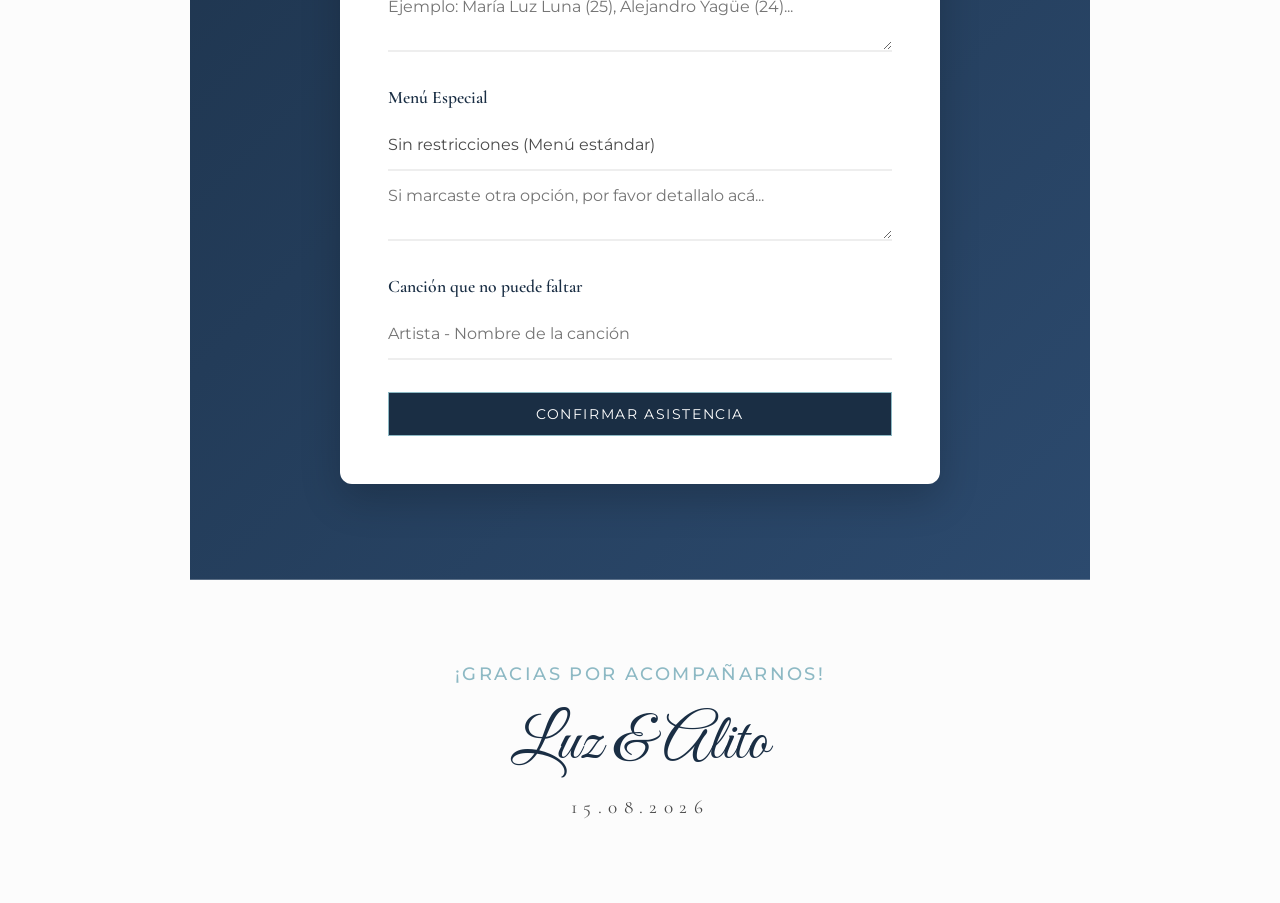
==== commit 5589ecb7: "imagen del link" ====
--- a/templates/index.html
+++ b/templates/index.html
@@ -7,7 +7,11 @@
     
     <meta property="og:title" content="¡Nos casamos! Luz & Alito">
     <meta property="og:description" content="Estás cordialmente invitado a celebrar nuestro casamiento el 15.08.2026. Entra para ver todos los detalles y confirmar tu asistencia.">
-    <meta property="og:image" content="https://boda-luz-alito-production.up.railway.app/static/img/image_link.jpg">
+    <meta property="og:image" content="https://boda-luz-alito-production.up.railway.app/static/img/imagen_link.jpg">
+    <meta property="og:image:secure_url" content="https://boda-luz-alito-production.up.railway.app/static/img/imagen_link.jpg">
+    <meta property="og:image:type" content="image/jpeg">
+    <meta property="og:image:width" content="1200">
+    <meta property="og:image:height" content="630">
     <meta property="og:url" content="https://boda-luz-alito-production.up.railway.app/">
     <meta property="og:type" content="website">
     
@@ -238,18 +242,6 @@
                         <span class="color-dot" style="background: linear-gradient(135deg, #1A2E44, #4a75a3);"></span>
                         Gamas de Azul
                     </div>
-                    <div class="color-item">
-                        <span class="color-dot" style="background-color: #1a1a1a;"></span>
-                        Negro
-                    </div>
-                    <div class="color-item">
-                        <span class="color-dot" style="background-color: #194f46;"></span>
-                        Verde Pino
-                    </div>
-                    <div class="color-item">
-                        <span class="color-dot" style="background-color: #3b1c54;"></span>
-                        Violeta Oscuro
-                    </div>
                 </div>
             </div>
         </div>
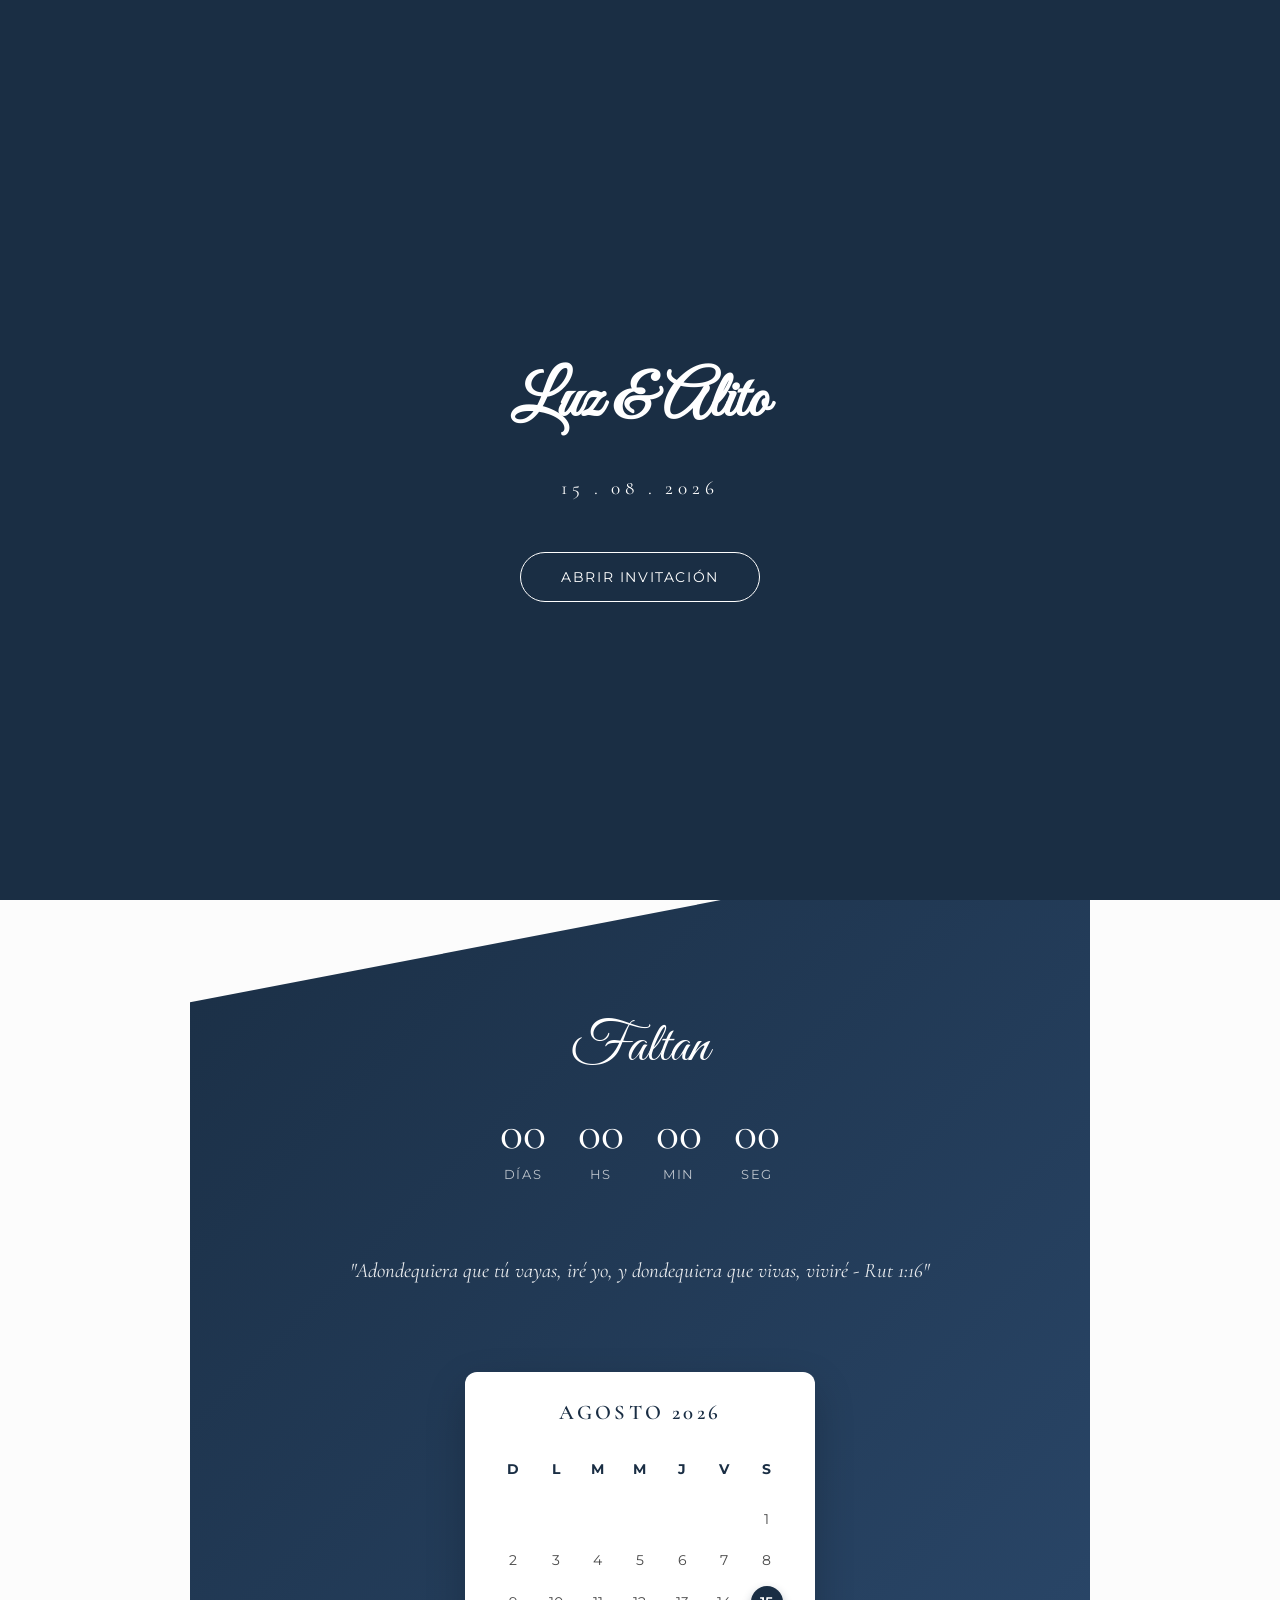
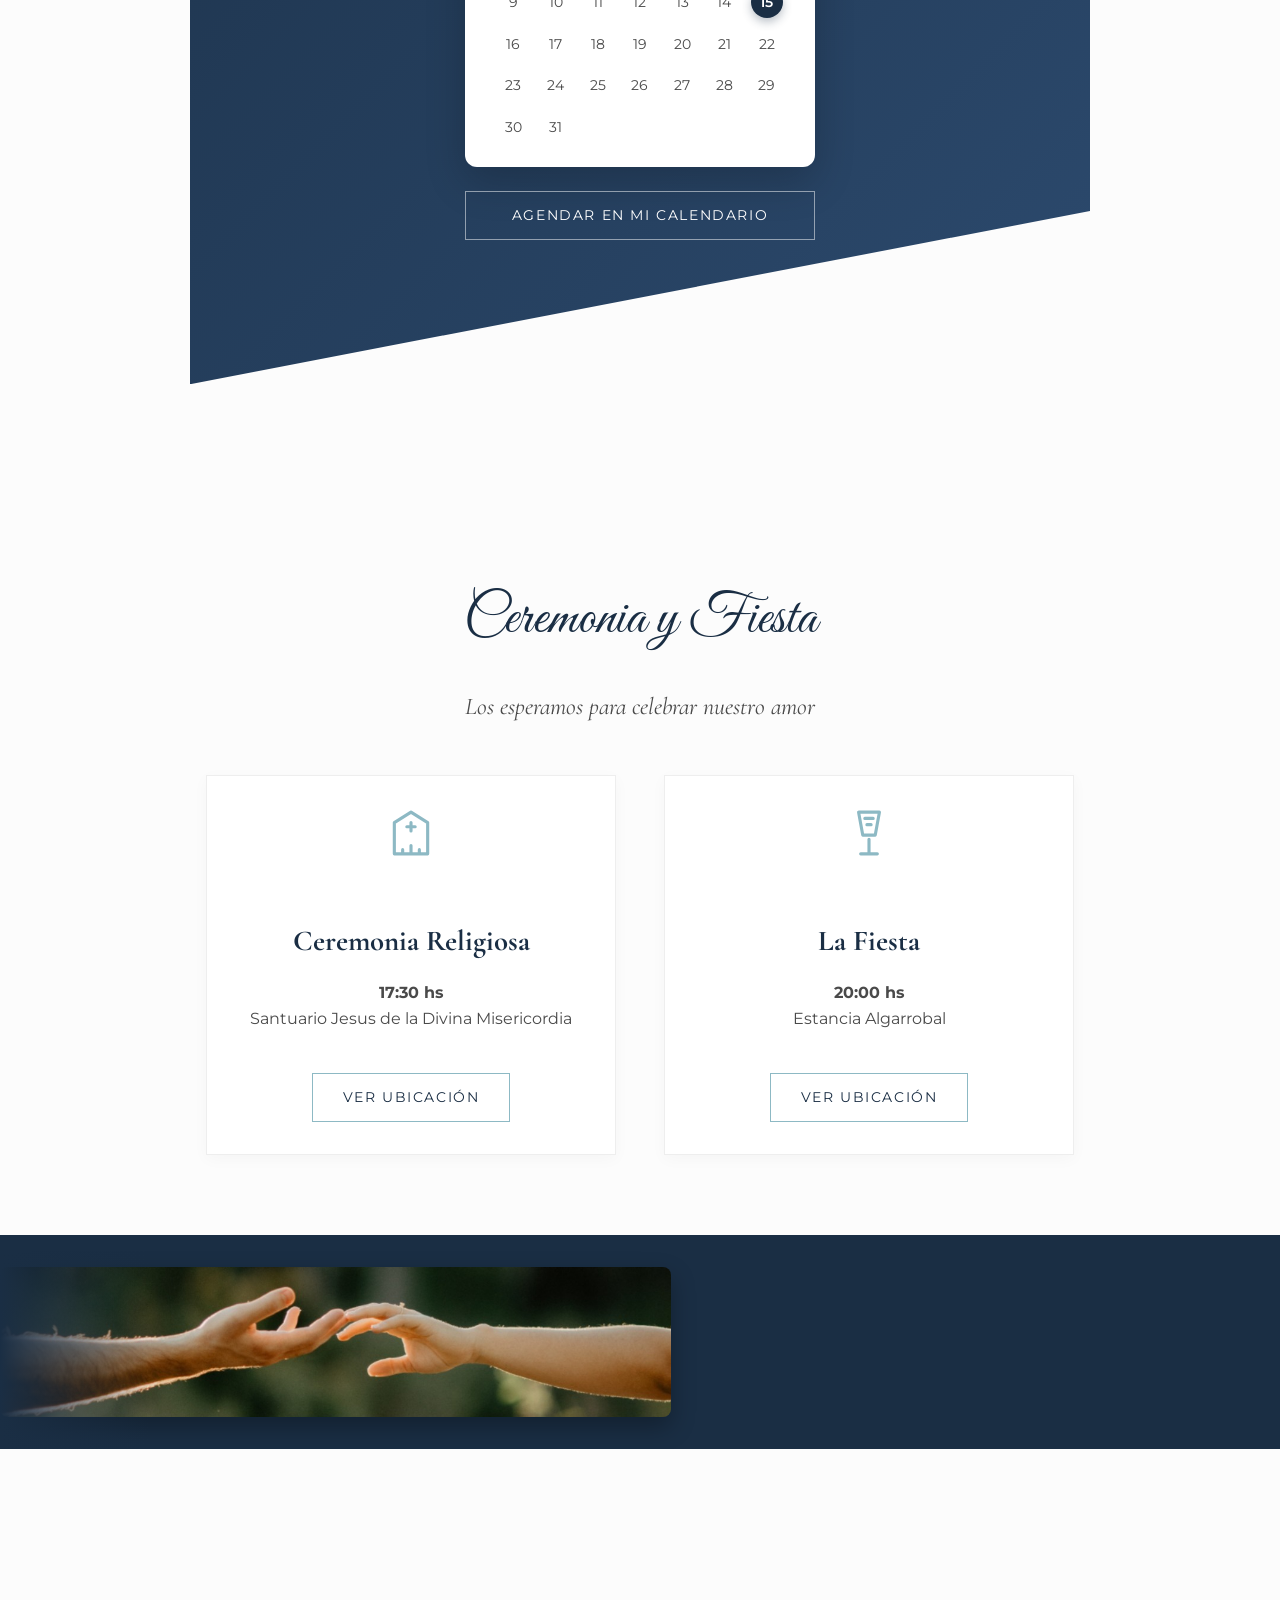
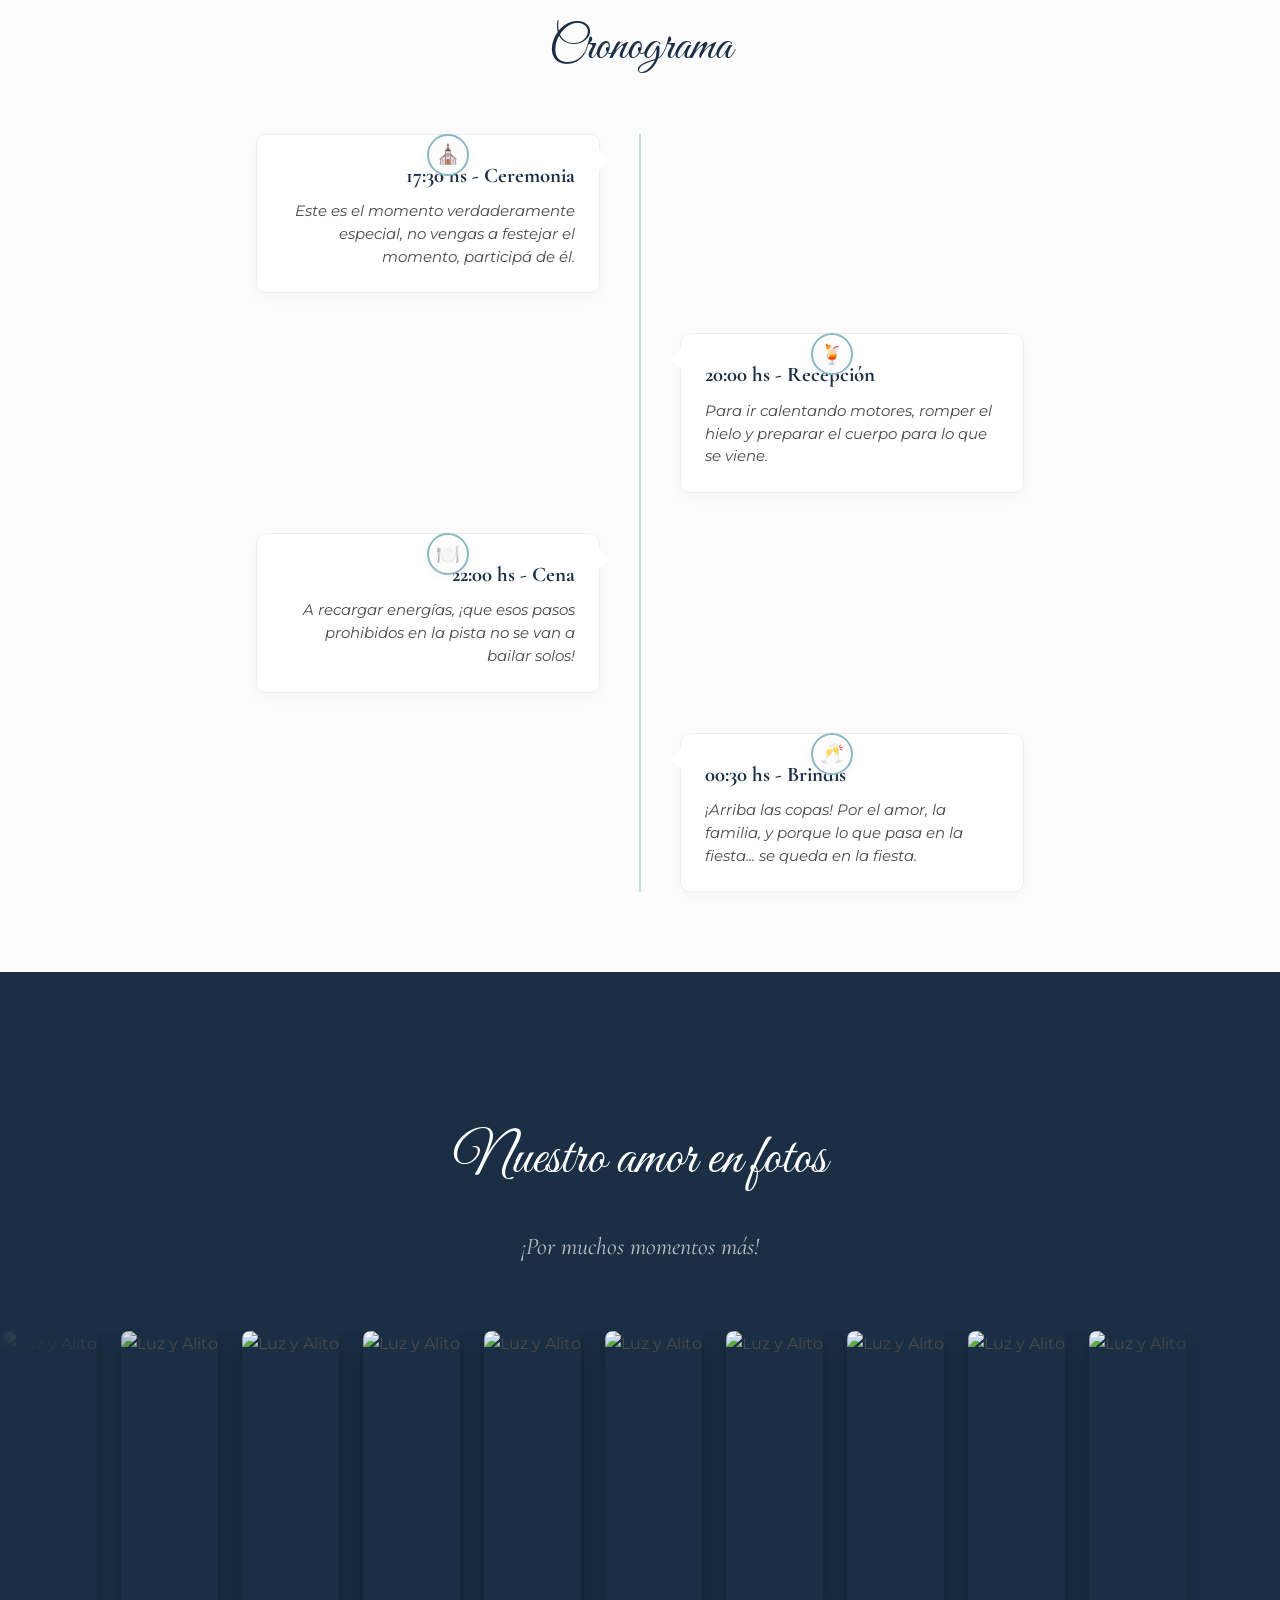
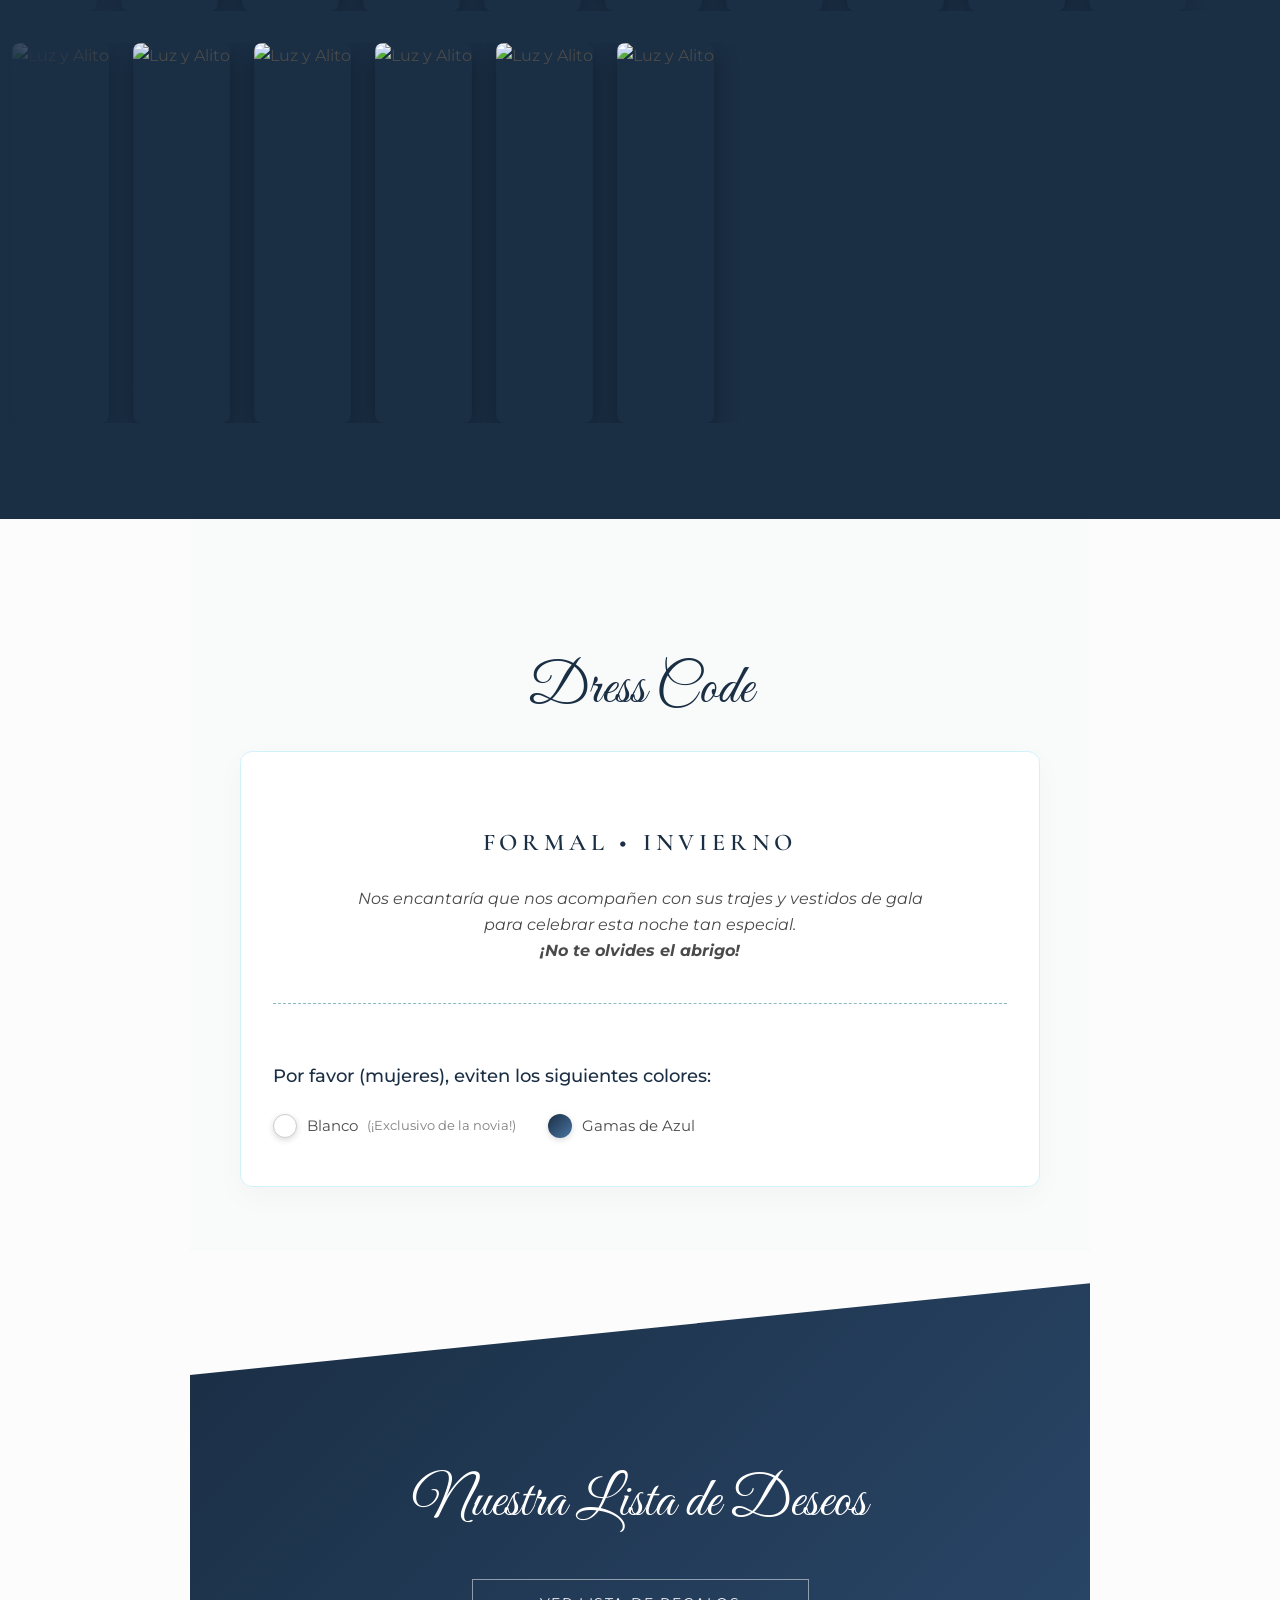
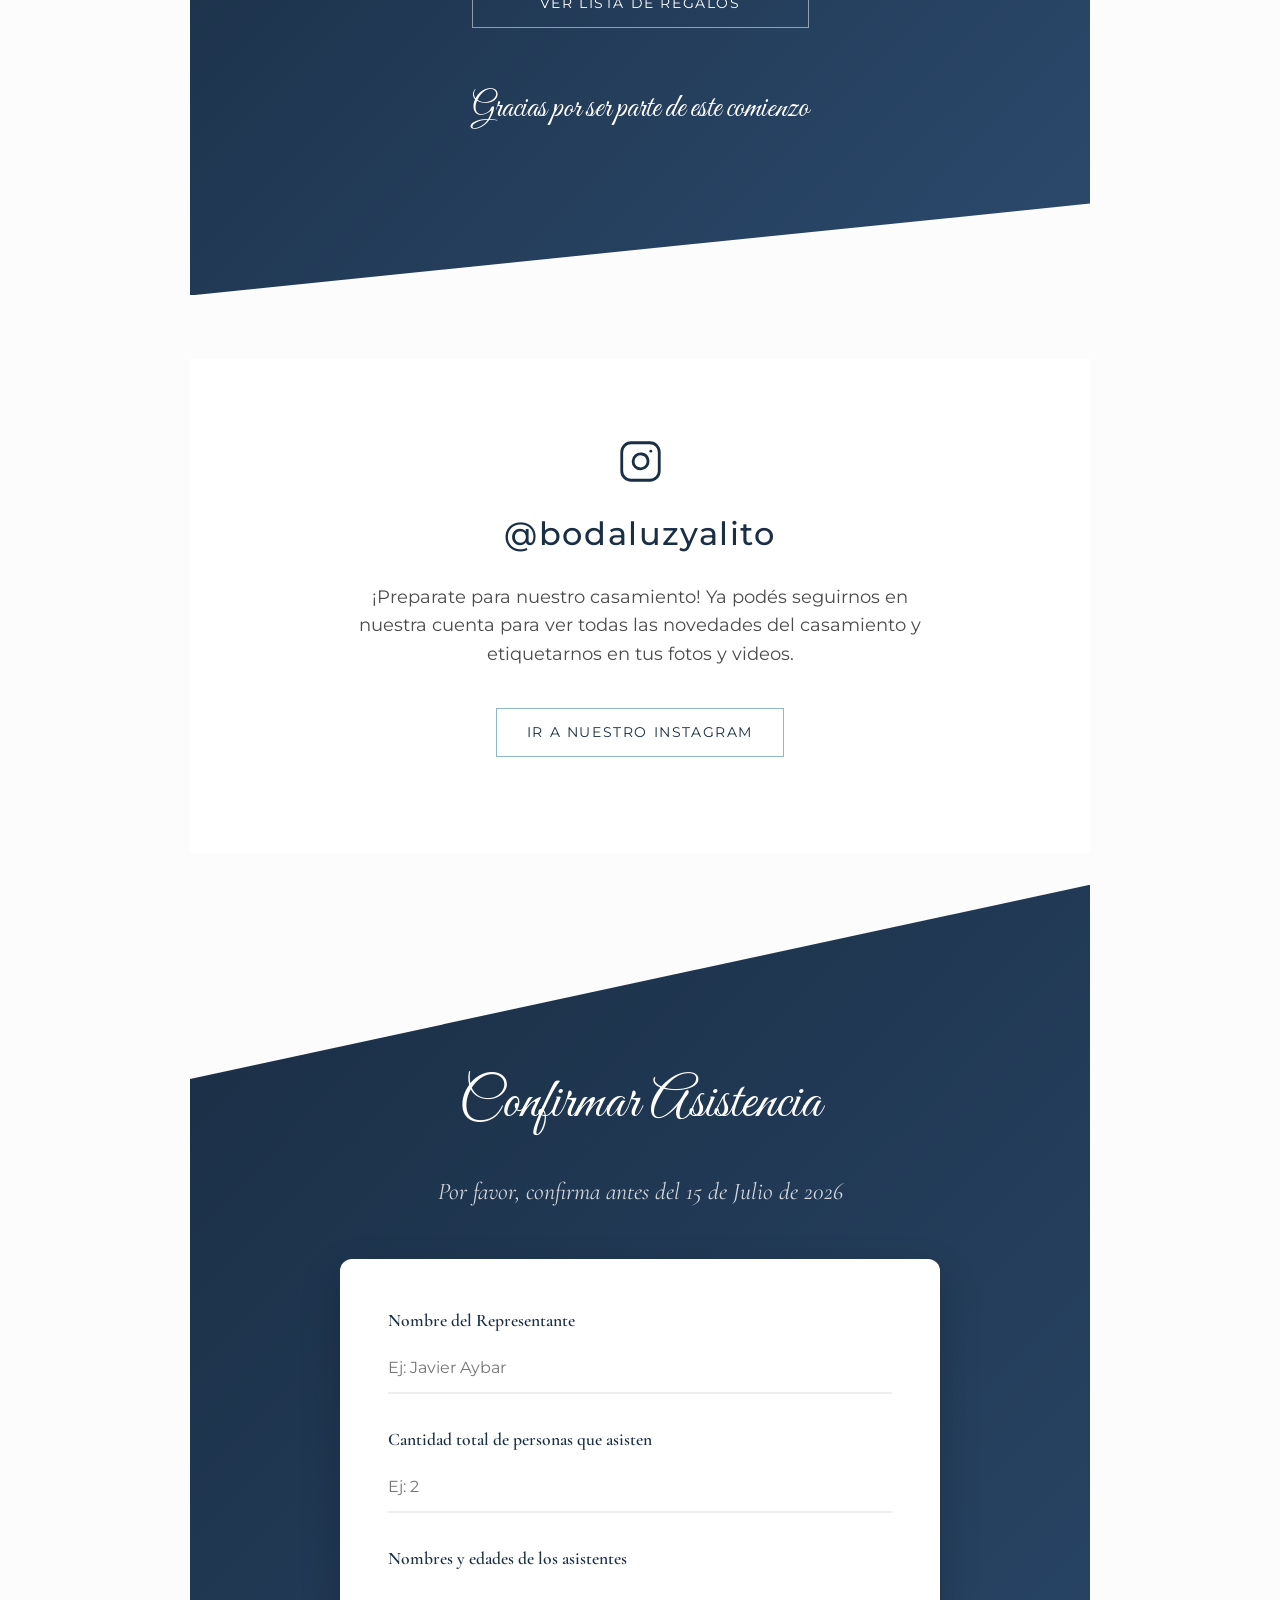
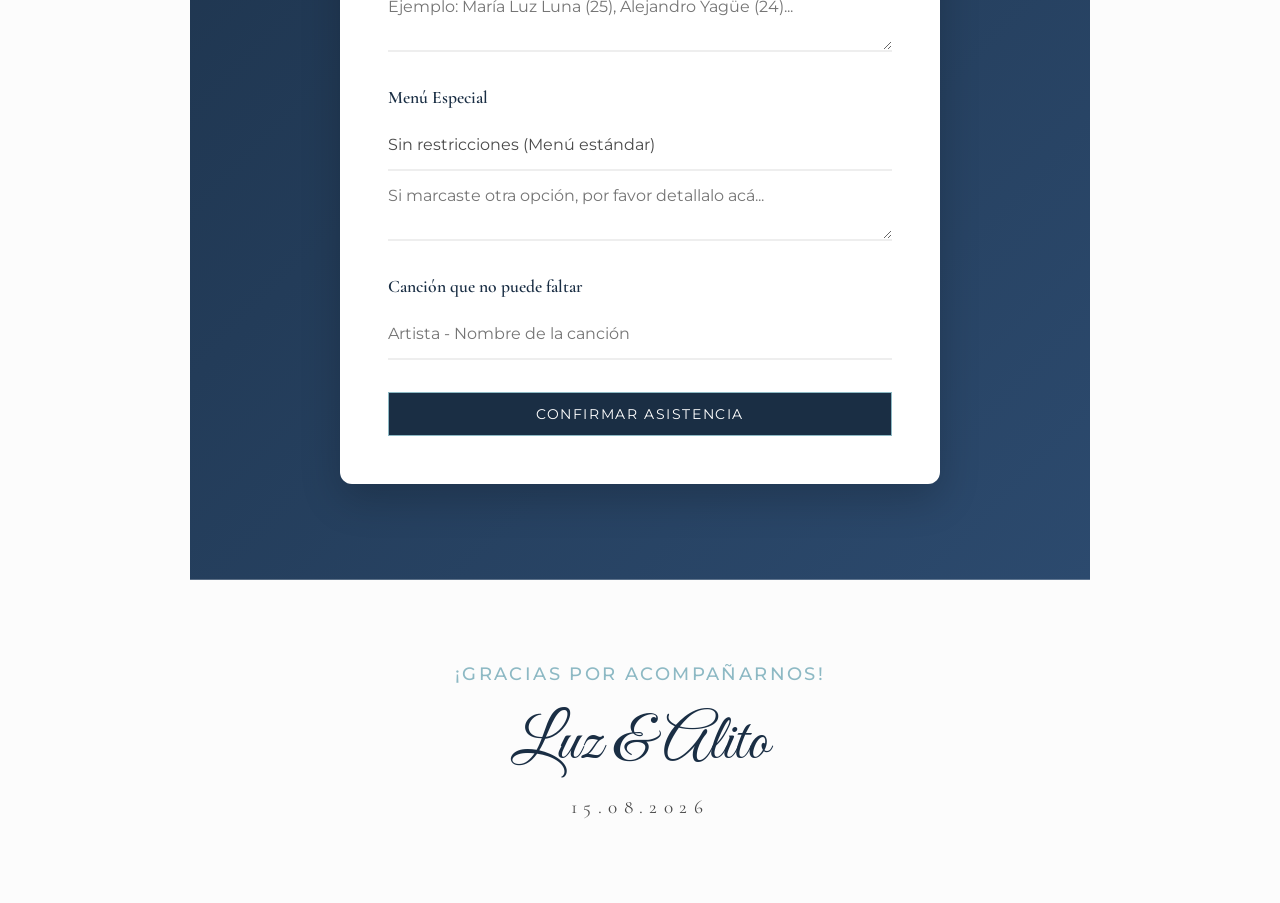
==== commit 81801789: "imagen del link" ====
--- a/templates/index.html
+++ b/templates/index.html
@@ -231,7 +231,7 @@
             
 
             <div class="reserved-colors">
-                <p class="reserved-title">Por favor, evita los siguientes colores:</p>
+                <p class="reserved-title">Por favor (mujeres), eviten los siguientes colores:</p>
                 
                 <div class="color-palette">
                     <div class="color-item">
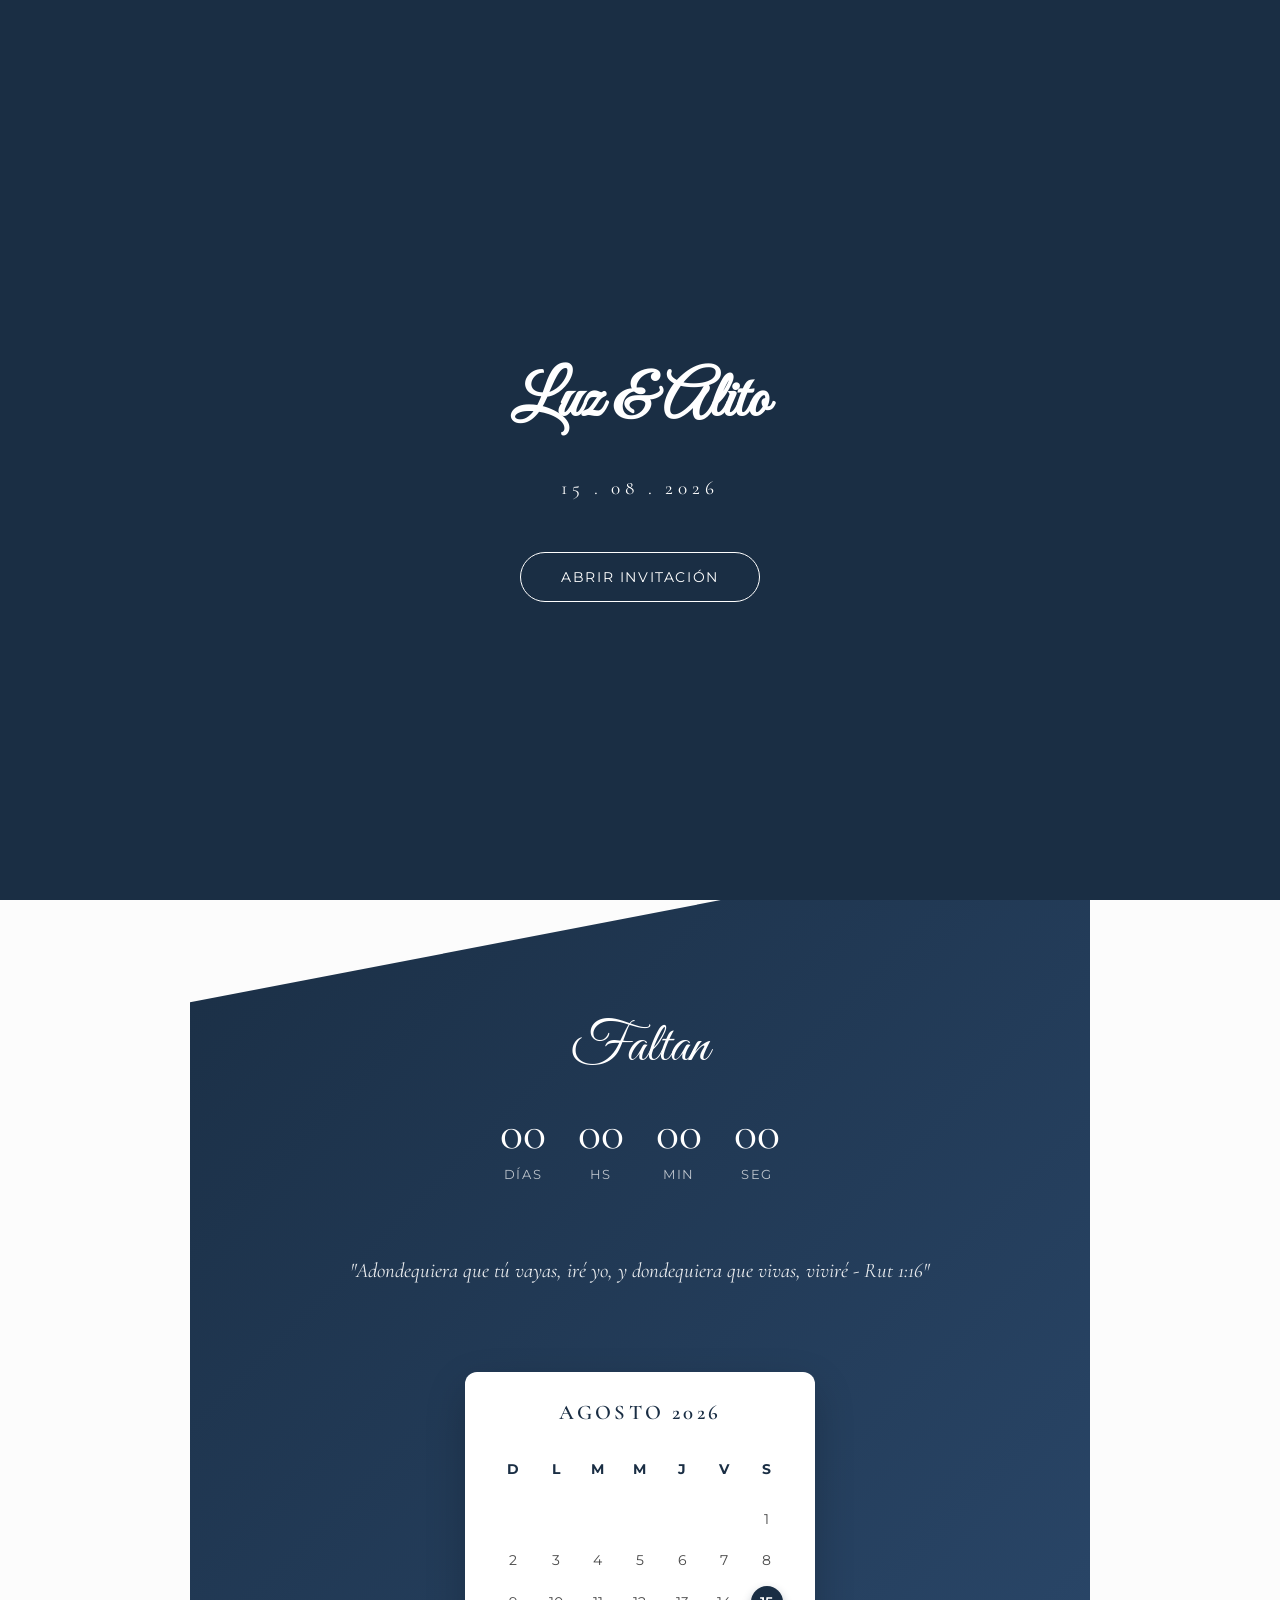
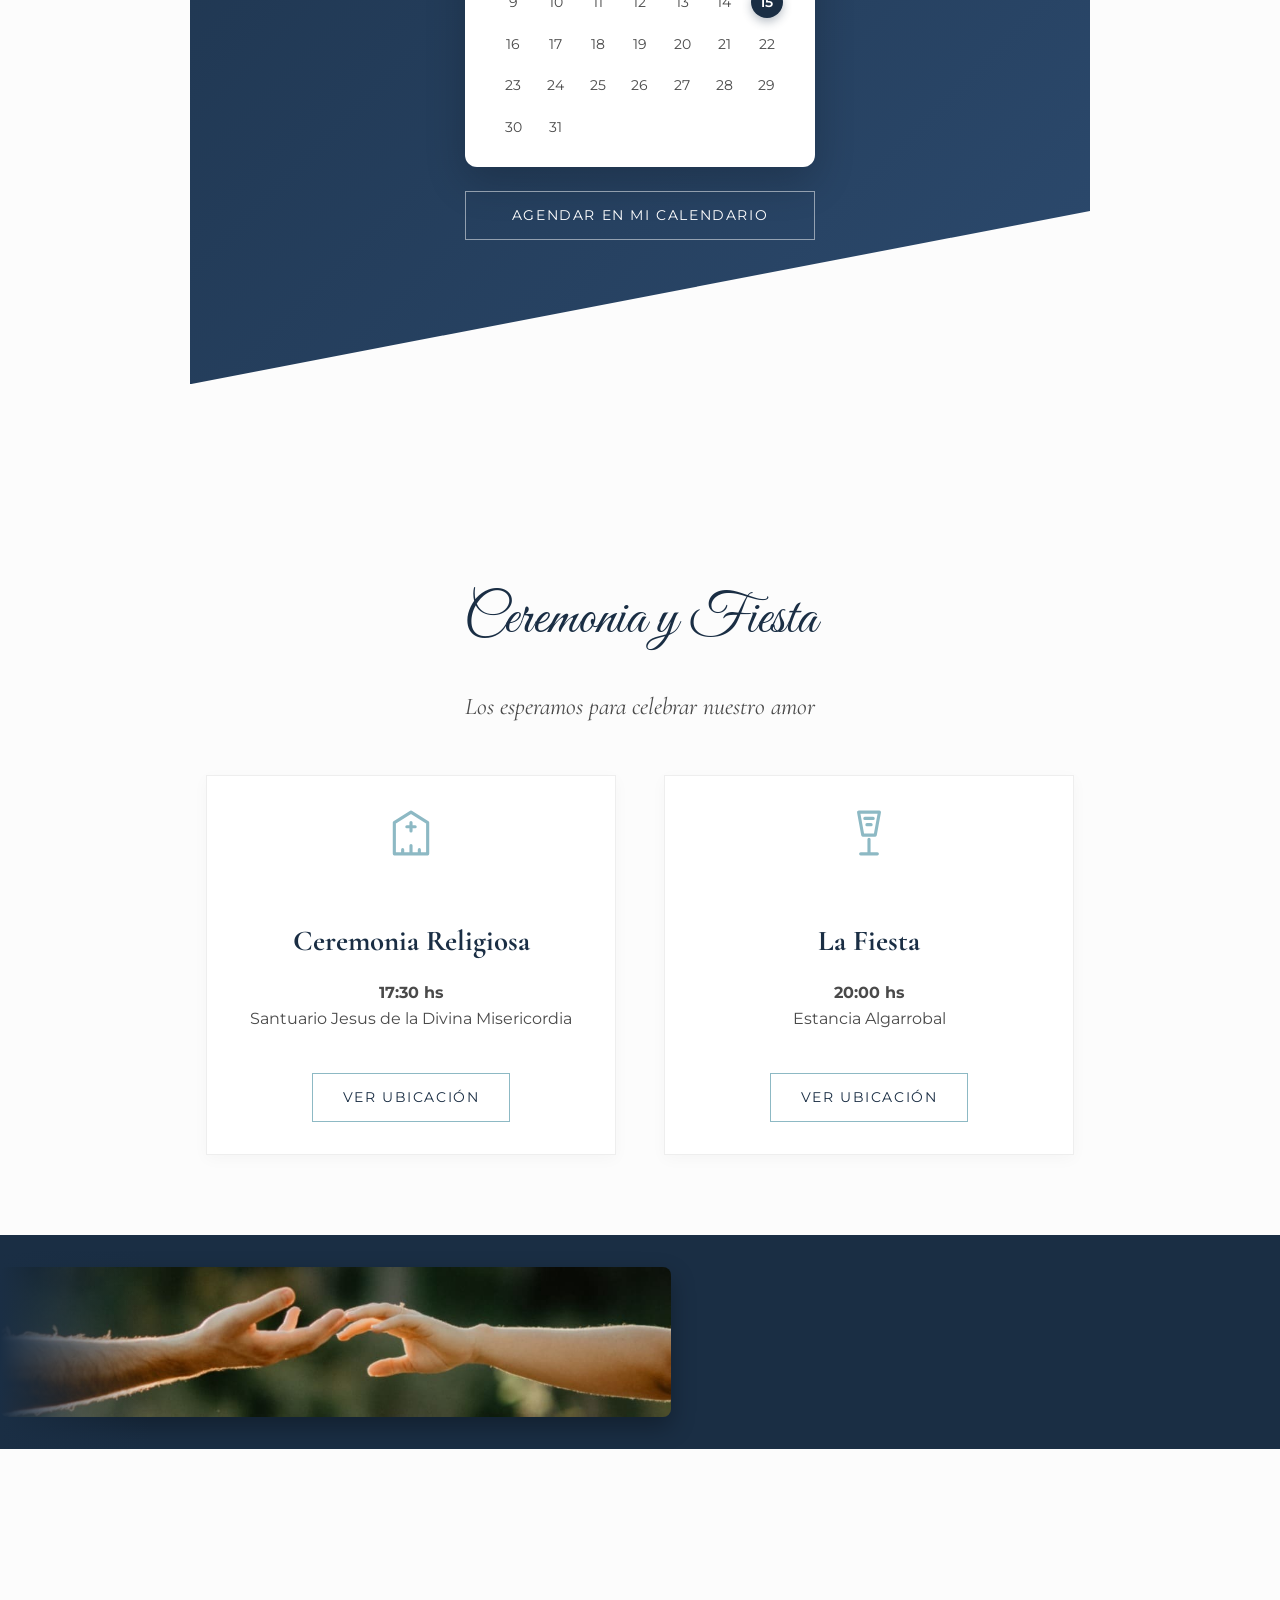
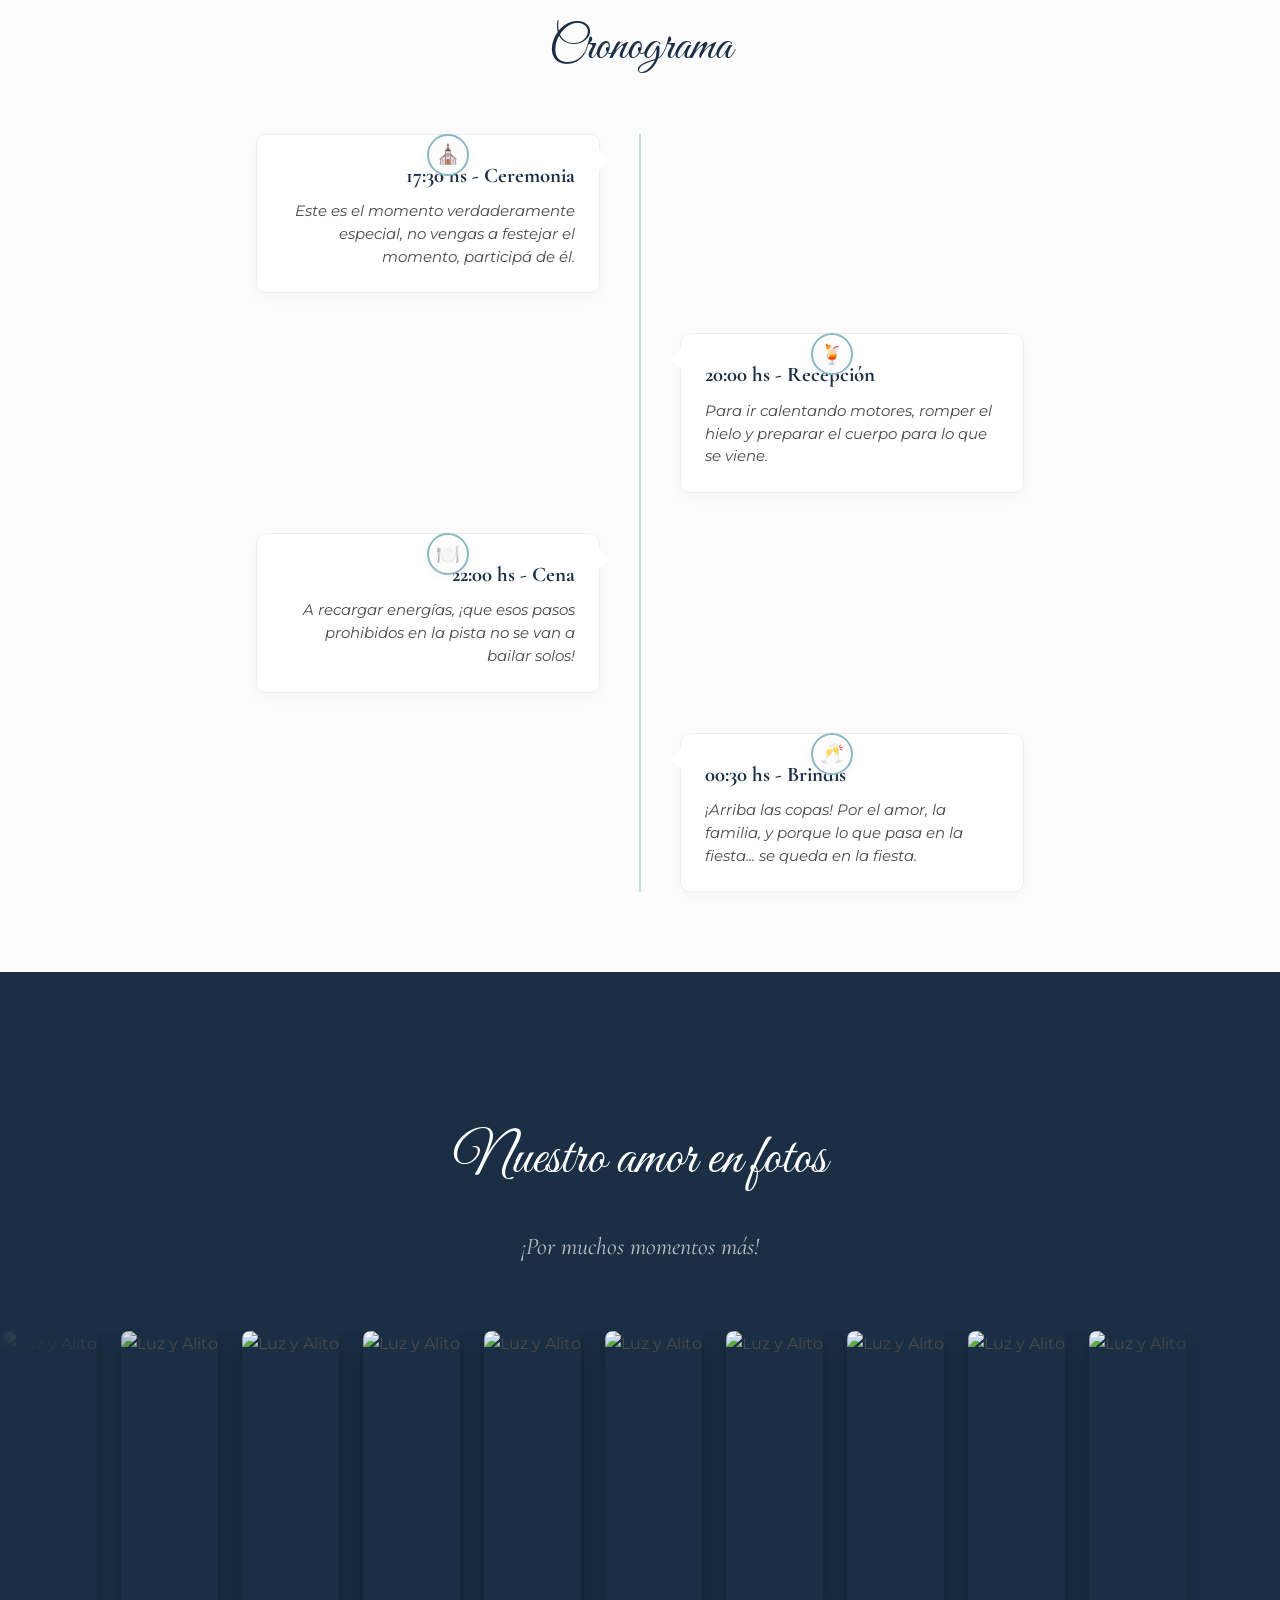
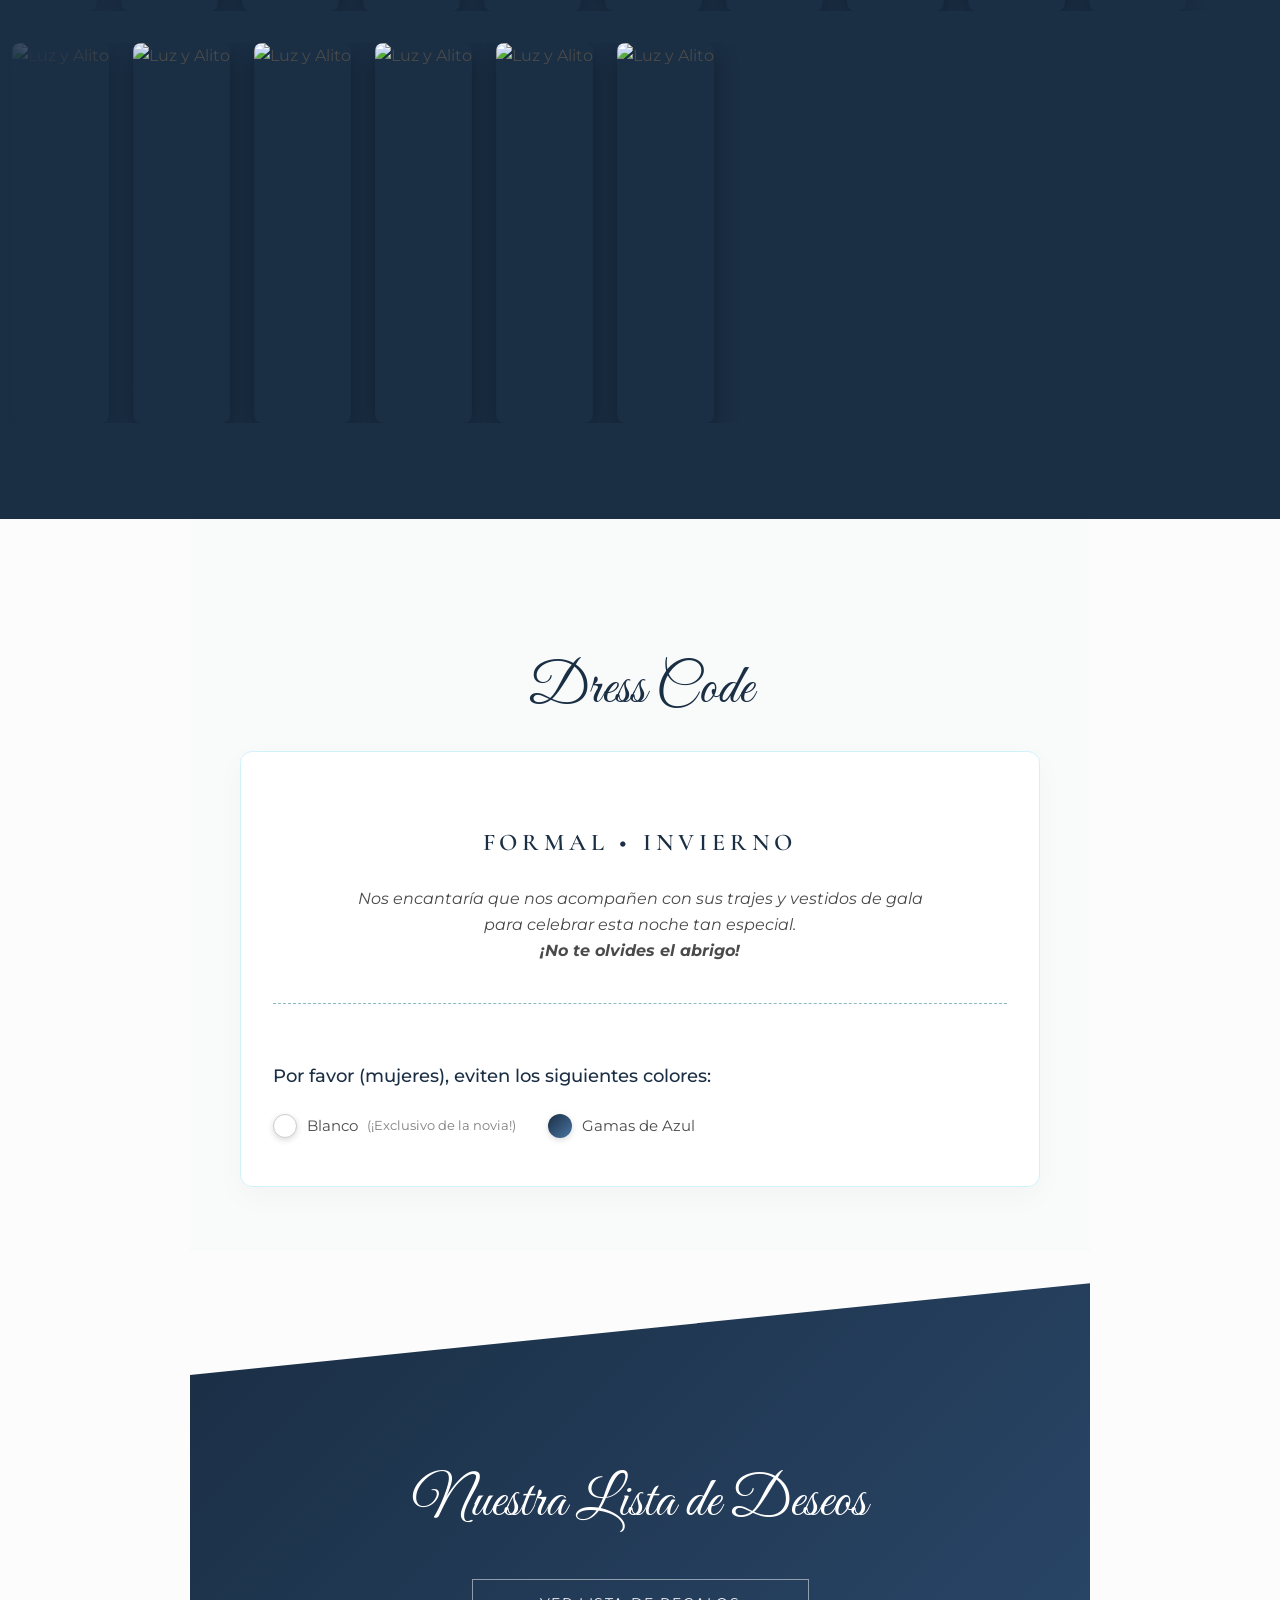
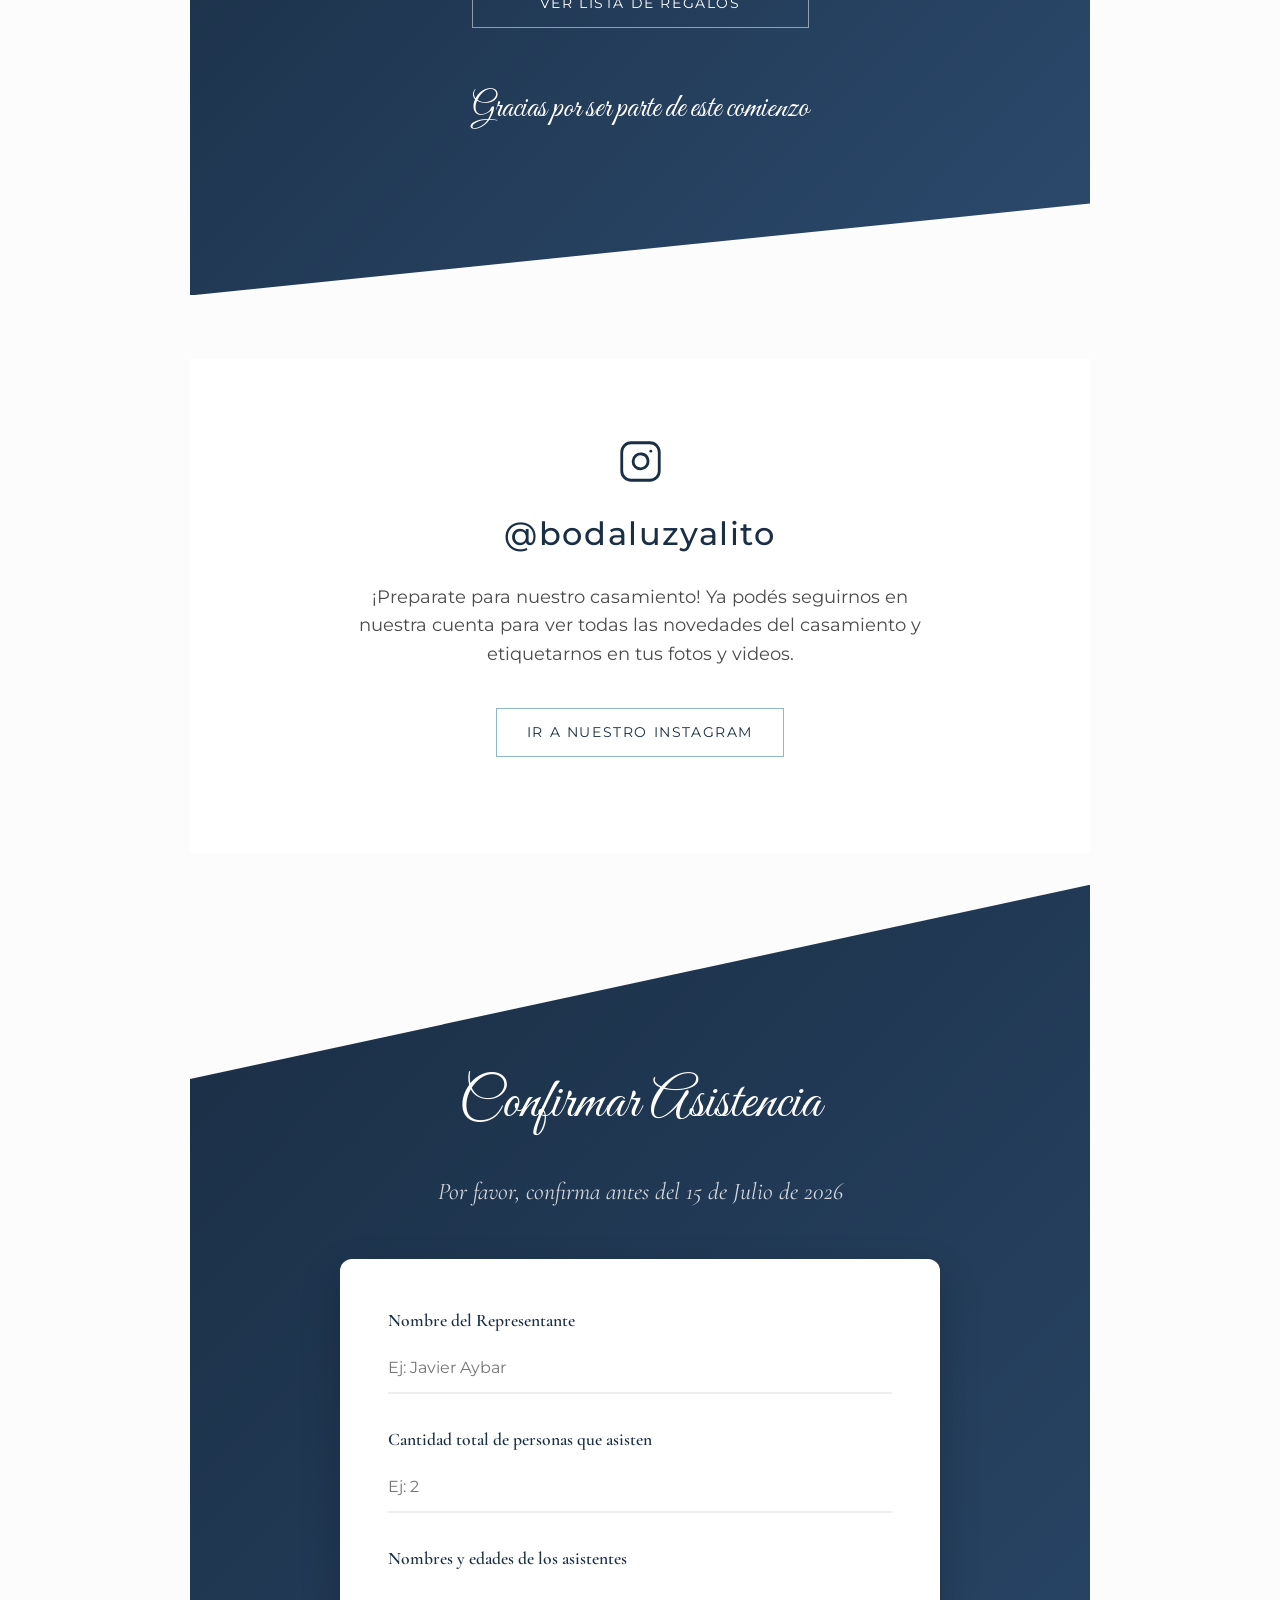
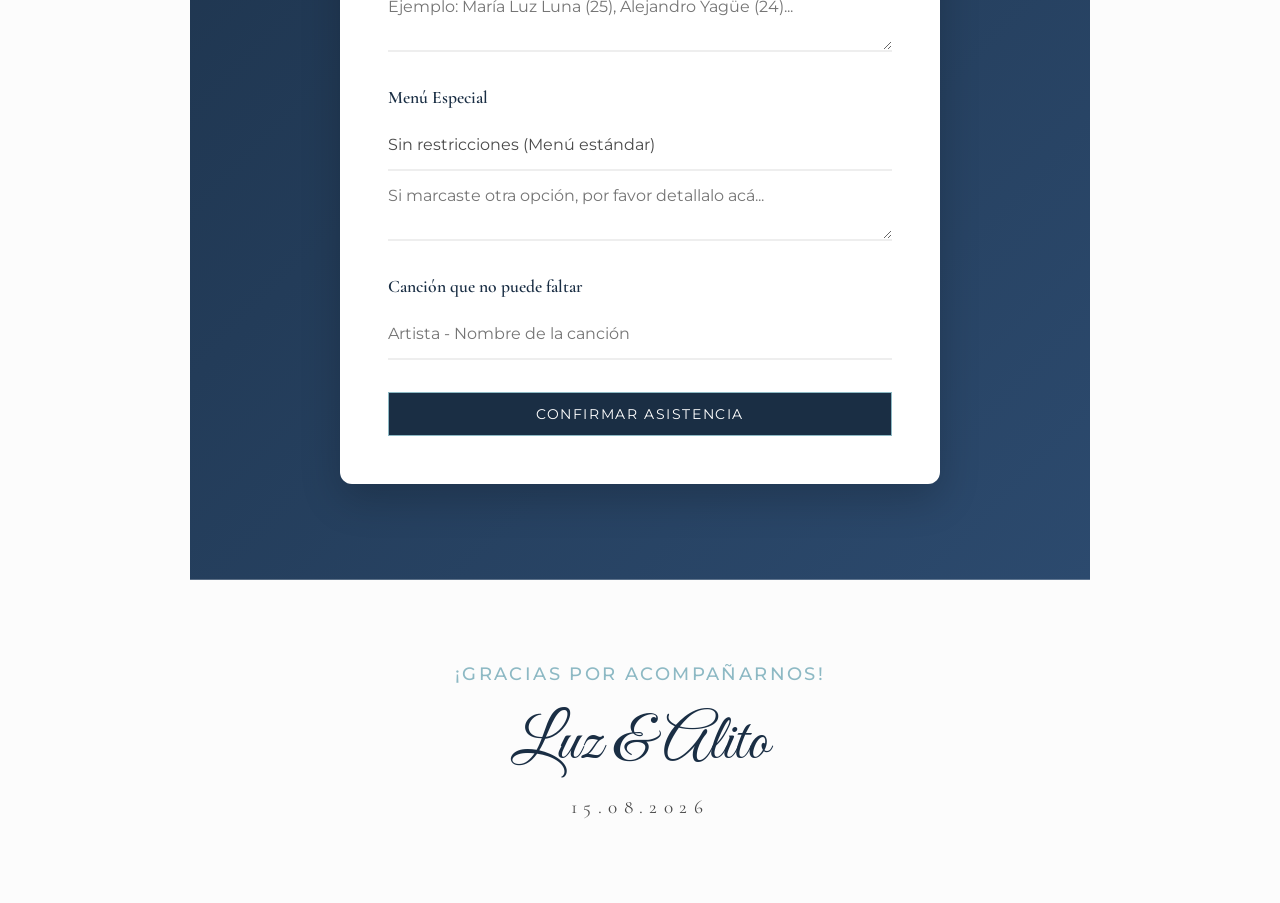
==== commit 4d09f33c: "Feature: Sistema dinamico de reserva y cancelacion de regalos integrado con Supabase" ====
--- a/templates/index.html
+++ b/templates/index.html
@@ -251,9 +251,9 @@
         <h2 class="section-title" style="color: white; margin-bottom: 2rem;">Nuestra Lista de Deseos</h2>
         
         <div class="gifts-content">
-            <a href="https://intouchcollaboration1.my.canva.site/lista-de-regalos-para-boda-luz-y-alito" target="_blank" class="btn-primary btn-calendar">
-                Ver Lista de Regalos
-            </a>
+            <a href="/regalos" class="btn-primary btn-calendar">
+    Ver Lista de Regalos
+</a>
             
             <p style="font-family: var(--font-script); font-size: 2rem; color: white; margin-top: 2.5rem; font-weight: normal;">
                 Gracias por ser parte de este comienzo
--- a/static/css/styles.css
+++ b/static/css/styles.css
@@ -657,4 +657,105 @@
 
 .lightbox-close:hover {
     color: var(--accent-cyan);
+}
+
+/* =========================================
+   PÁGINA DE LISTA DE REGALOS (ESTILO CANVA)
+   ========================================= */
+.btn-back {
+    display: inline-flex;
+    align-items: center;
+    gap: 8px;
+    padding: 1rem 1.5rem;
+    font-family: var(--font-sans);
+    color: var(--primary-navy);
+    text-decoration: none;
+    font-weight: 500;
+}
+.btn-back:hover { color: var(--accent-cyan-dark); }
+
+.registry-container {
+    max-width: 600px;
+    margin: 0 auto;
+    padding: 2rem 1rem 5rem 1rem;
+    font-family: var(--font-sans);
+    color: var(--text-body);
+}
+
+.registry-header { text-align: center; margin-bottom: 2rem; }
+.registry-title { font-family: var(--font-script); font-size: 3.5rem; color: var(--primary-navy); margin: 0.5rem 0; font-weight: normal; }
+.registry-subtitle { font-family: var(--font-serif); font-size: 1.3rem; color: #8DB9C4; font-style: italic; margin-top: 0;}
+
+.registry-divider { display: flex; justify-content: center; gap: 5px; margin: 1rem 0; align-items: center;}
+.registry-divider::before, .registry-divider::after { content: ''; width: 40px; height: 1px; background-color: #d1e8f0; }
+.registry-divider .dot { width: 5px; height: 5px; border-radius: 50%; background-color: #d1e8f0; }
+.registry-divider .dot.active { background-color: #8DB9C4; width: 7px; height: 7px; }
+.category-div::before, .category-div::after { width: 60px; background-color: #8DB9C4;}
+.category-div .dot { display: none; }
+
+.registry-info-box {
+    background-color: #f2f9fd;
+    border: 1px solid #ddecF5;
+    border-radius: 12px;
+    padding: 1.5rem;
+    margin-bottom: 3rem;
+}
+.info-title { display: flex; align-items: center; gap: 8px; color: var(--primary-navy); font-family: var(--font-serif); font-size: 1.3rem; margin-top: 0;}
+.registry-info-box p { font-size: 0.95rem; line-height: 1.6; color: #444; }
+.info-signature { font-weight: bold; margin-top: 1rem !important; }
+.info-signature span { font-family: var(--font-serif); font-style: italic; font-weight: normal; float: right; color: var(--primary-navy);}
+
+.category-title { font-family: var(--font-script); font-size: 3rem; color: var(--primary-navy); text-align: center; font-weight: normal; margin-bottom: 0.5rem;}
+.fravega-tip { text-align: center; font-size: 0.9rem; color: #2998d6; margin-bottom: 1.5rem; }
+.fravega-tip strong { color: var(--primary-navy); font-style: italic; }
+
+.alias-box {
+    background-color: #f2f9fd;
+    border: 1px solid #ddecF5;
+    border-radius: 12px;
+    padding: 1.5rem;
+    text-align: center;
+    margin-bottom: 2rem;
+}
+.alias-box p { margin: 0 0 1rem 0; font-size: 0.95rem; }
+.alias-box h4 { margin: 0; font-family: var(--font-serif); font-size: 1.5rem; color: var(--primary-navy); letter-spacing: 0.05rem;}
+
+.gift-card {
+    background: white;
+    border: 1px solid #eef2f5;
+    border-radius: 12px;
+    padding: 1.5rem;
+    display: flex;
+    gap: 1.5rem;
+    margin-bottom: 1.5rem;
+    box-shadow: 0 4px 15px rgba(0,0,0,0.03);
+}
+.gift-icon {
+    width: 60px; height: 60px;
+    background-color: #f2f9fd;
+    border: 1px dashed #b5d8e8;
+    border-radius: 12px;
+    display: flex; align-items: center; justify-content: center;
+    flex-shrink: 0;
+}
+.gift-content { flex-grow: 1; }
+.gift-content h3 { margin: 0 0 0.3rem 0; font-family: var(--font-serif); font-size: 1.3rem; color: var(--primary-navy); }
+.gift-content p { margin: 0 0 1rem 0; font-size: 0.9rem; color: #777; }
+
+/* Botones de la Lista */
+.btn-gift-blue, .btn-gift-grey, .btn-gift-red {
+    display: block; width: 100%; text-align: center;
+    padding: 12px; border-radius: 30px; border: none;
+    font-family: var(--font-sans); font-size: 0.9rem; font-weight: 500;
+    text-decoration: none; cursor: pointer; transition: all 0.3s;
+}
+.btn-gift-blue { background-color: #71badd; color: white; box-shadow: 0 4px 10px rgba(113, 186, 221, 0.3); }
+.btn-gift-blue:hover { background-color: #5aa6ca; }
+
+.btn-gift-grey { background-color: #bcc3c6; color: white; cursor: not-allowed; margin-bottom: 0.5rem; }
+.btn-gift-red { background-color: #d1494c; color: white; box-shadow: 0 4px 10px rgba(209, 73, 76, 0.3); }
+.btn-gift-red:hover { background-color: #b83a3d; }
+
+@media (max-width: 600px) {
+    .gift-card { flex-direction: column; align-items: center; text-align: center; gap: 1rem; padding: 1.5rem 1rem;}
 }
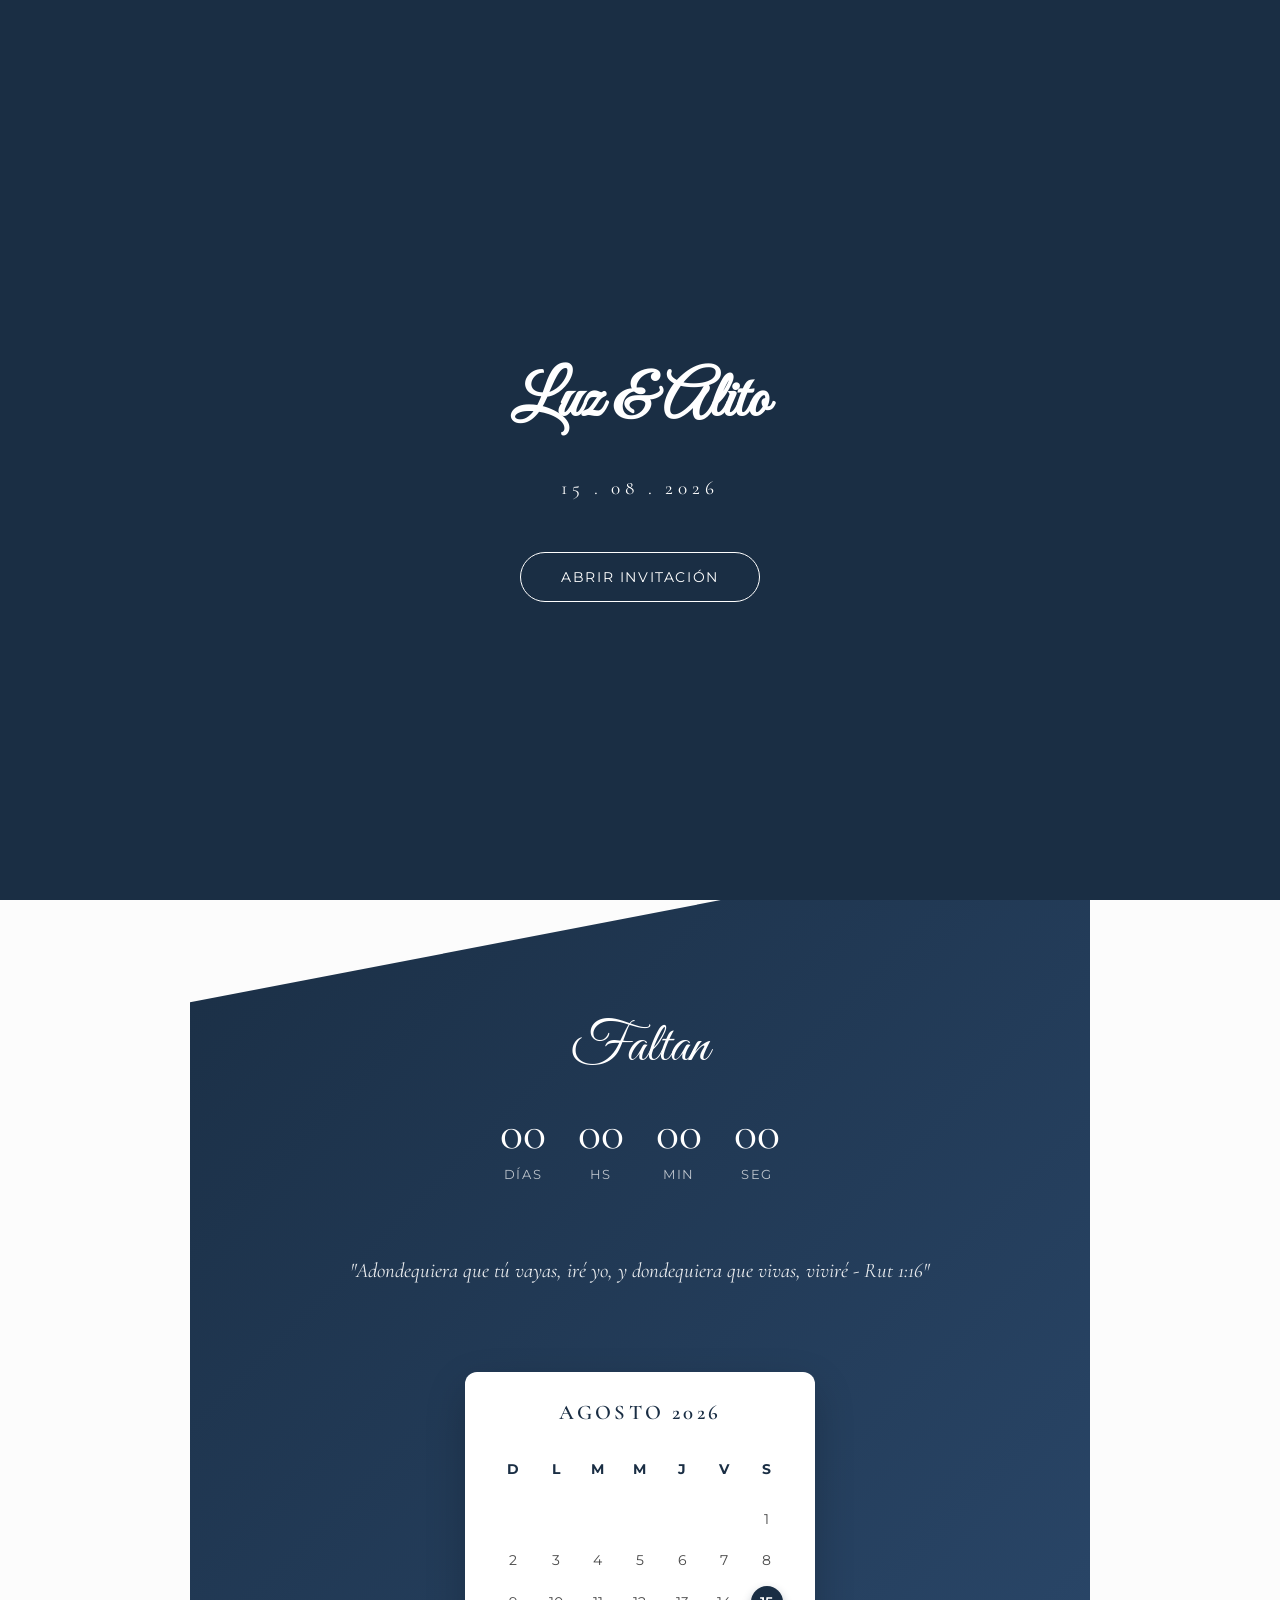
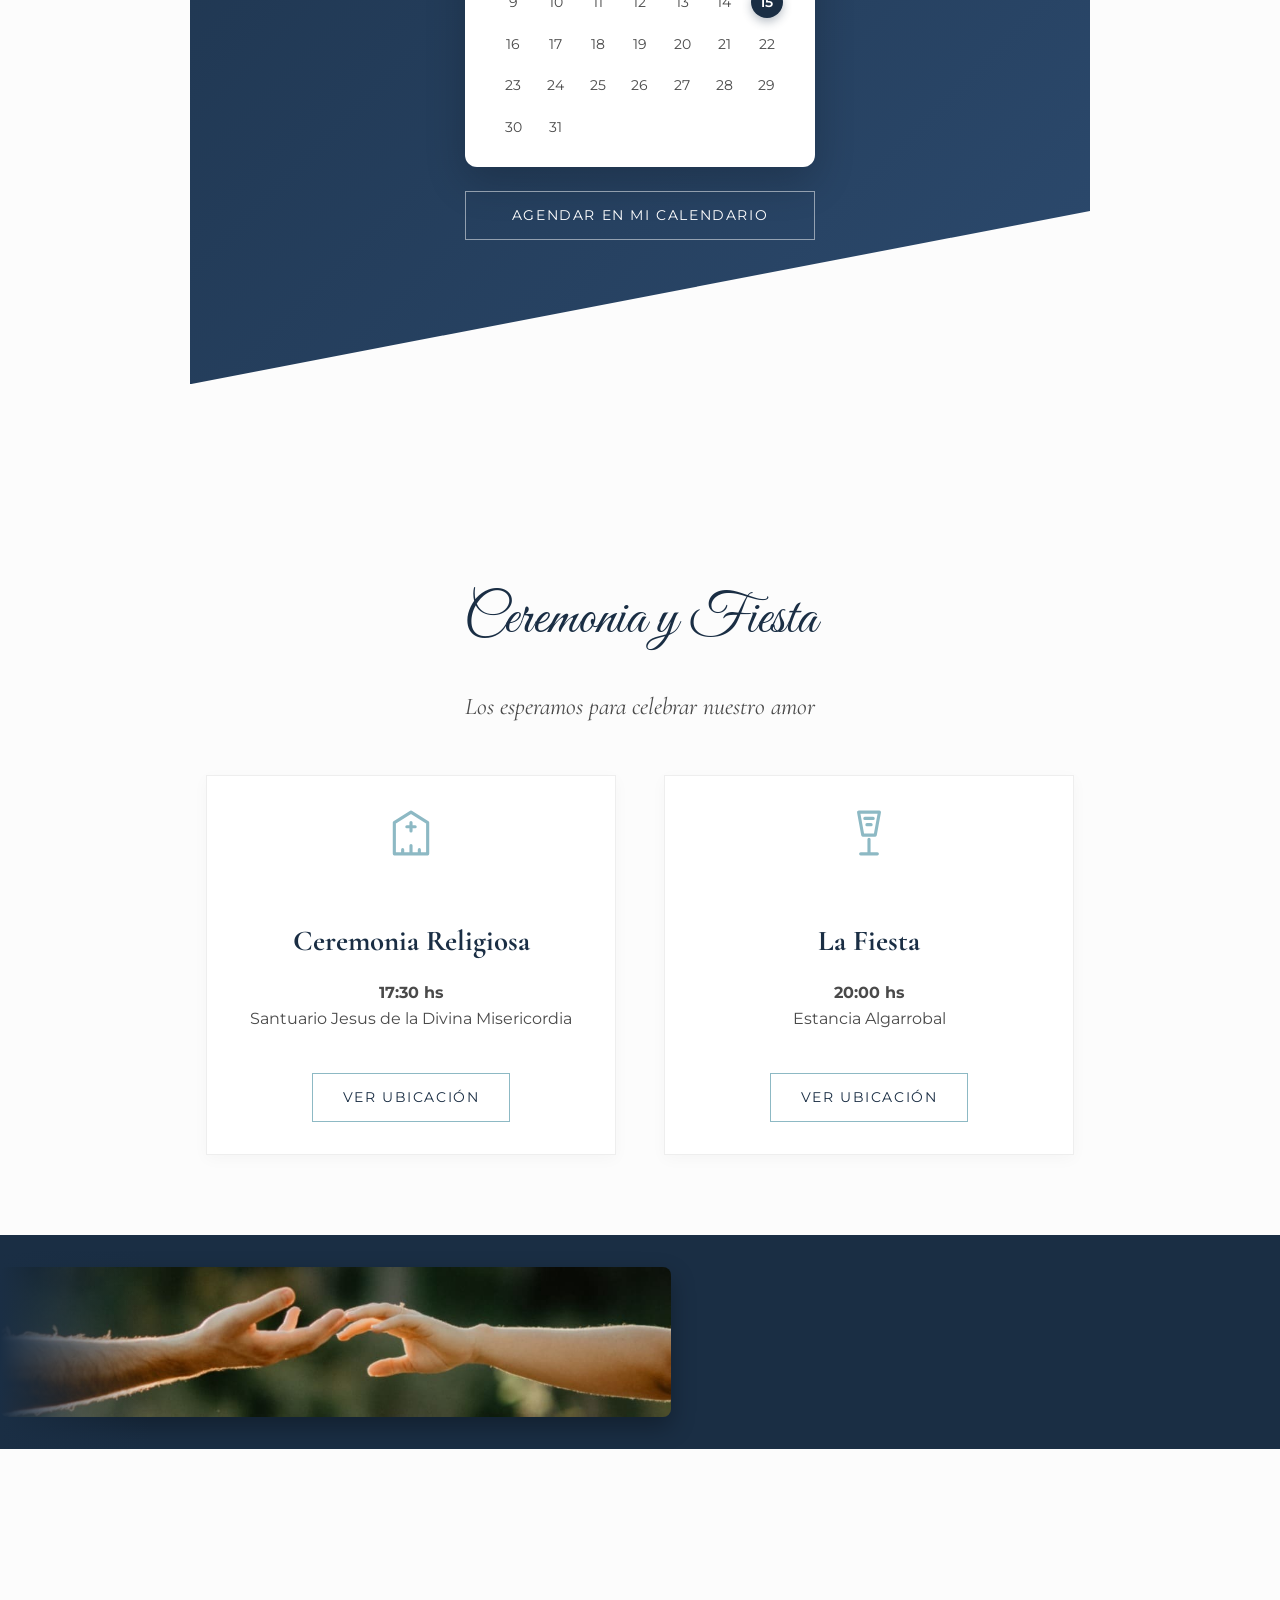
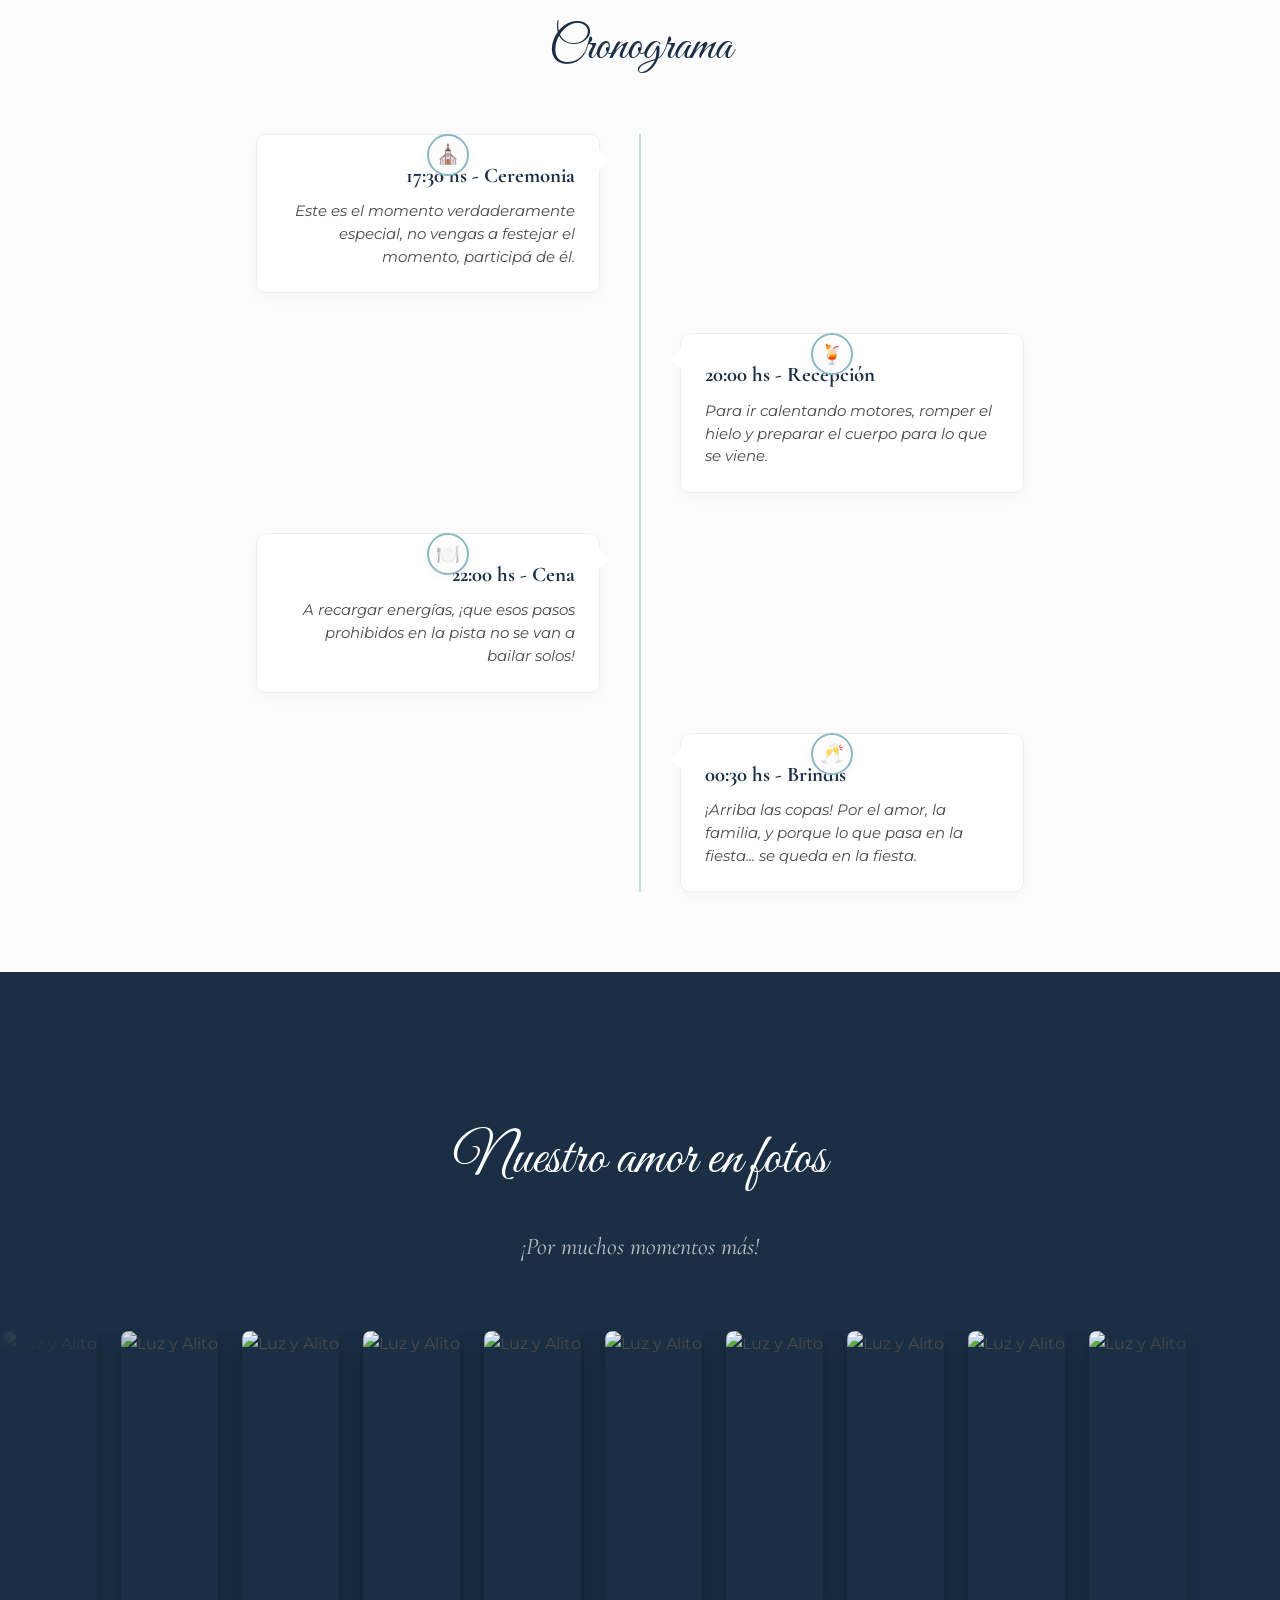
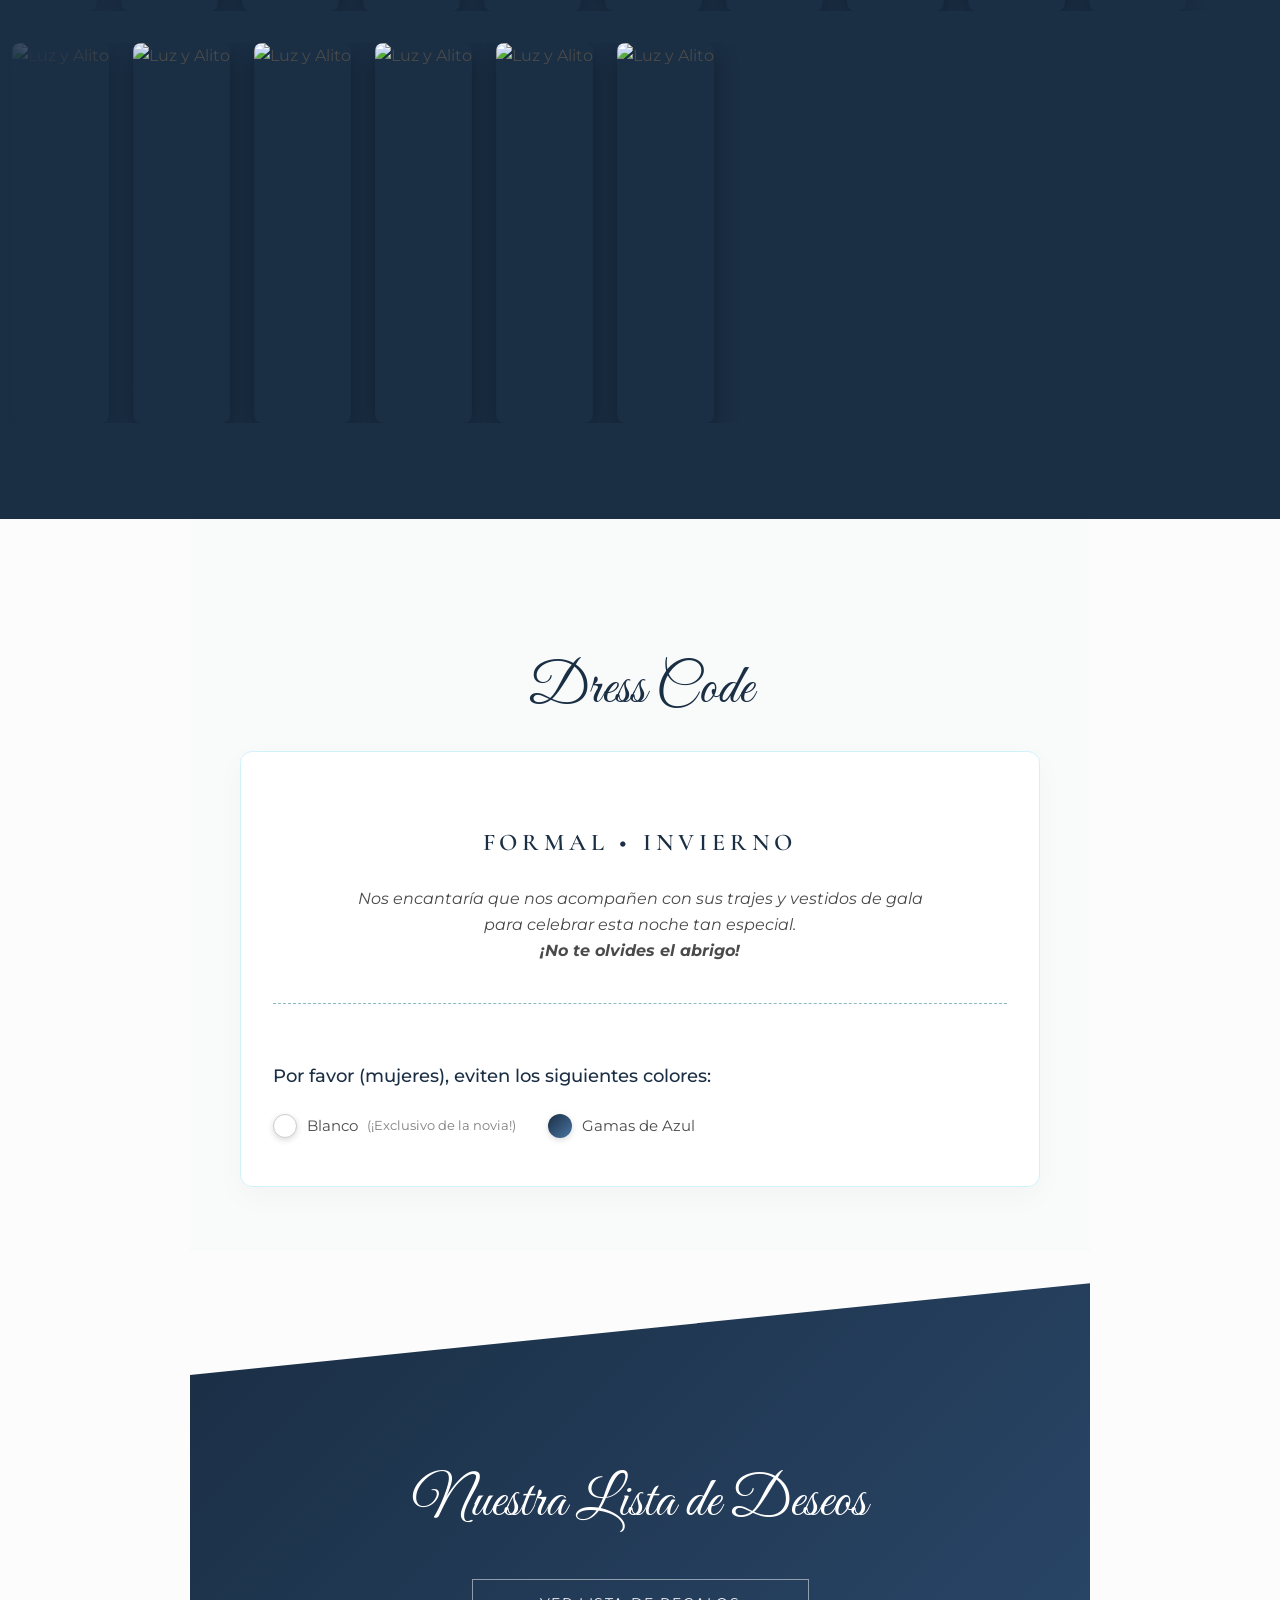
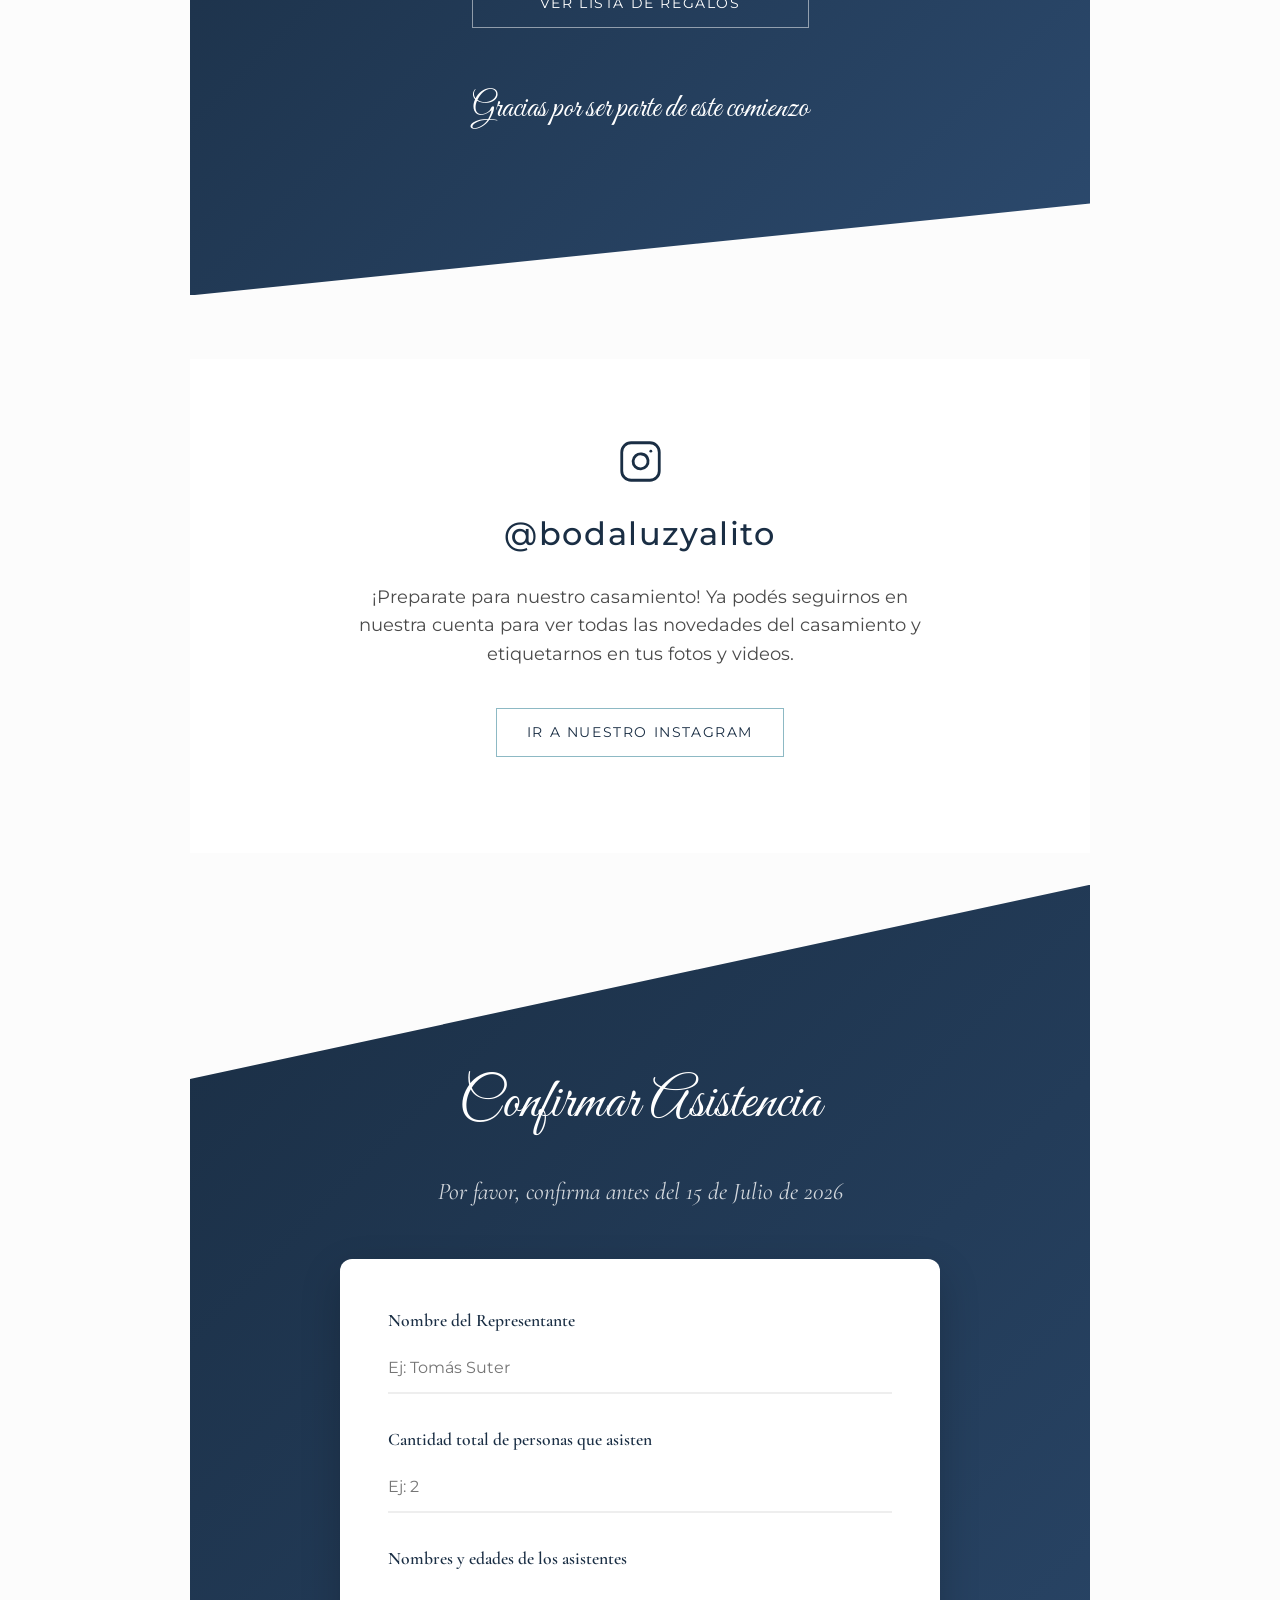
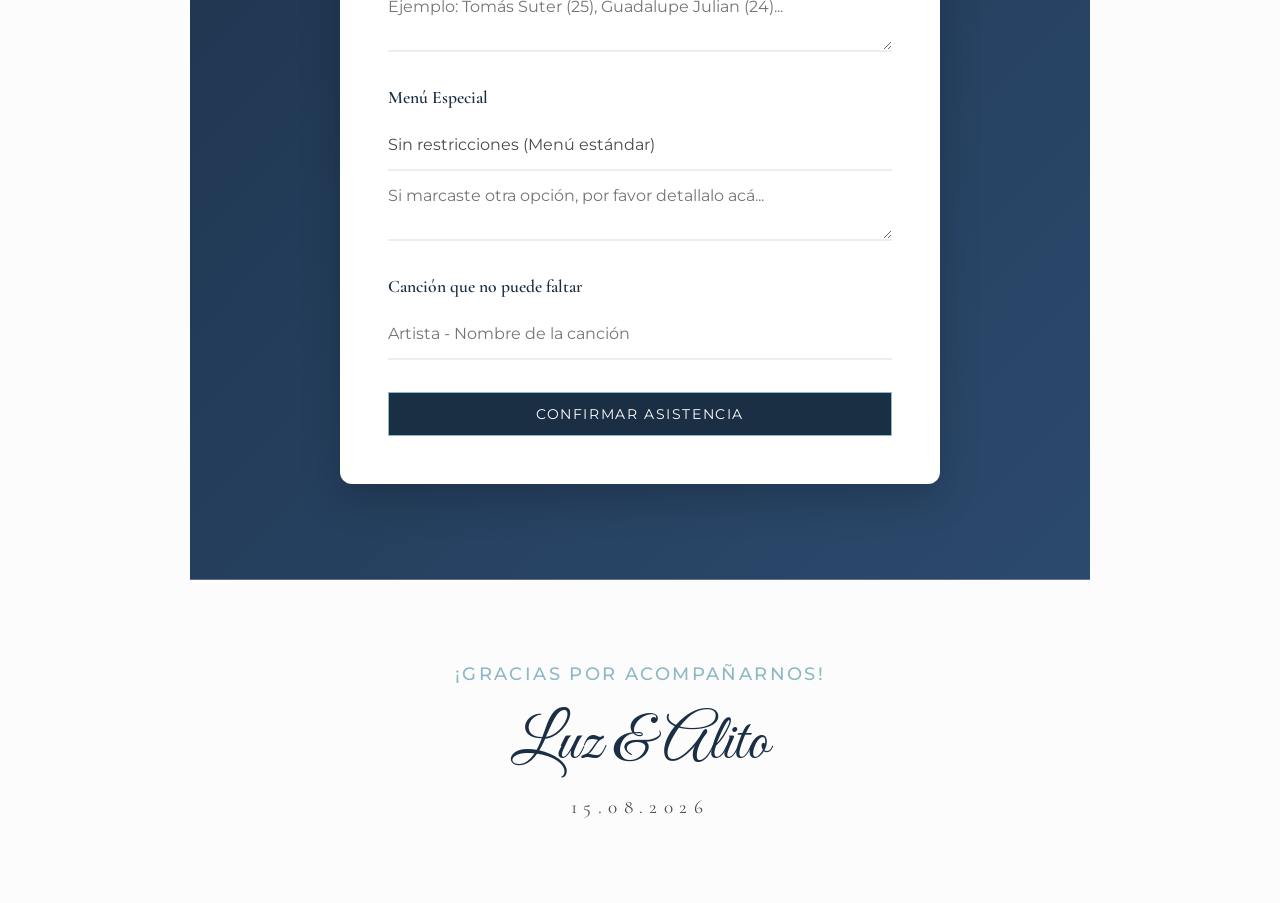
==== commit 81a36faa: "actualización lista de regalos" ====
--- a/templates/index.html
+++ b/templates/index.html
@@ -289,7 +289,7 @@
         <form id="rsvp-form" class="rsvp-form">
             <div class="form-group">
                 <label for="nombre">Nombre del Representante</label>
-                <input type="text" id="nombre" name="nombre" placeholder="Ej: Javier Aybar" required>
+                <input type="text" id="nombre" name="nombre" placeholder="Ej: Tomás Suter" required>
             </div>
             
             <div class="form-group">
@@ -299,7 +299,7 @@
             
             <div class="form-group">
                 <label for="nombres_invitados">Nombres y edades de los asistentes</label>
-                <textarea id="nombres_invitados" name="nombres_invitados" placeholder="Ejemplo: María Luz Luna (25), Alejandro Yagüe (24)..." required></textarea>
+                <textarea id="nombres_invitados" name="nombres_invitados" placeholder="Ejemplo: Tomás Suter (25), Guadalupe Julian (24)..." required></textarea>
             </div>
             
             <div class="form-group">
--- a/static/css/styles.css
+++ b/static/css/styles.css
@@ -758,4 +758,135 @@
 
 @media (max-width: 600px) {
     .gift-card { flex-direction: column; align-items: center; text-align: center; gap: 1rem; padding: 1.5rem 1rem;}
-}+}
+
+/* =========================================
+   PANEL DE CONTROL ADMINISTRATIVO (/info)
+   ========================================= */
+.admin-container {
+    max-width: 1100px;
+    margin: 0 auto;
+    font-family: var(--font-sans);
+}
+
+.admin-header {
+    text-align: center;
+    margin-bottom: 3rem;
+    color: var(--primary-navy);
+}
+
+.admin-title {
+    font-family: var(--font-serif);
+    font-size: 2.8rem;
+    margin-bottom: 0.2rem;
+    font-weight: 600;
+}
+
+.admin-cards-grid {
+    display: grid;
+    grid-template-columns: repeat(auto-fit, minmax(220px, 1fr));
+    gap: 1.5rem;
+    margin-bottom: 3rem;
+}
+
+.admin-card {
+    background: white;
+    padding: 2rem;
+    border-radius: 12px;
+    text-align: center;
+    box-shadow: 0 4px 15px rgba(0,0,0,0.05);
+    border: 1px solid #eef2f5;
+}
+
+.admin-card h3 {
+    margin: 0;
+    font-size: 2.5rem;
+    color: var(--primary-navy);
+    font-family: var(--font-serif);
+}
+
+.admin-card p {
+    margin: 0.5rem 0 0 0;
+    color: #777;
+    font-size: 0.9rem;
+    text-transform: uppercase;
+    letter-spacing: 0.05rem;
+}
+
+.table-section {
+    background: white;
+    padding: 2rem;
+    border-radius: 12px;
+    box-shadow: 0 4px 15px rgba(0,0,0,0.02);
+    border: 1px solid #eef2f5;
+}
+
+.table-section-title {
+    font-family: var(--font-serif);
+    color: var(--primary-navy);
+    font-size: 1.8rem;
+    margin-top: 0;
+    margin-bottom: 1.5rem;
+    border-bottom: 2px solid #f4f7f9;
+    padding-bottom: 0.75rem;
+}
+
+.table-responsive {
+    width: 100%;
+    overflow-x: auto; /* Permite scroll horizontal en celulares para que no se rompa */
+    -webkit-overflow-scrolling: touch;
+}
+
+.admin-table {
+    width: 100%;
+    border-collapse: collapse;
+    text-align: left;
+    font-size: 0.95rem;
+}
+
+.admin-table th, .admin-table td {
+    padding: 14px 16px;
+    border-bottom: 1px solid #f0l4l8;
+    vertical-align: middle;
+}
+
+.admin-table th {
+    background-color: #f8fafc;
+    color: var(--primary-navy);
+    font-weight: 600;
+}
+
+.admin-table tr:hover {
+    background-color: #fafcfd;
+}
+
+/* Badges estéticos para los datos */
+.badge-count {
+    background-color: var(--primary-navy);
+    color: white;
+    padding: 4px 10px;
+    border-radius: 20px;
+    font-size: 0.85rem;
+    font-weight: 600;
+}
+
+.badge-menu {
+    background-color: #e6f7ff;
+    color: #1890ff;
+    padding: 4px 8px;
+    border-radius: 6px;
+    font-size: 0.85rem;
+    font-weight: 500;
+}
+
+.badge-user {
+    background-color: #f6ffed;
+    color: #52c41a;
+    padding: 4px 10px;
+    border-radius: 20px;
+    font-size: 0.85rem;
+    font-weight: 500;
+}
+
+.text-muted { color: #888; font-size: 0.9rem; }
+.text-italic { font-style: italic; color: #555; }
